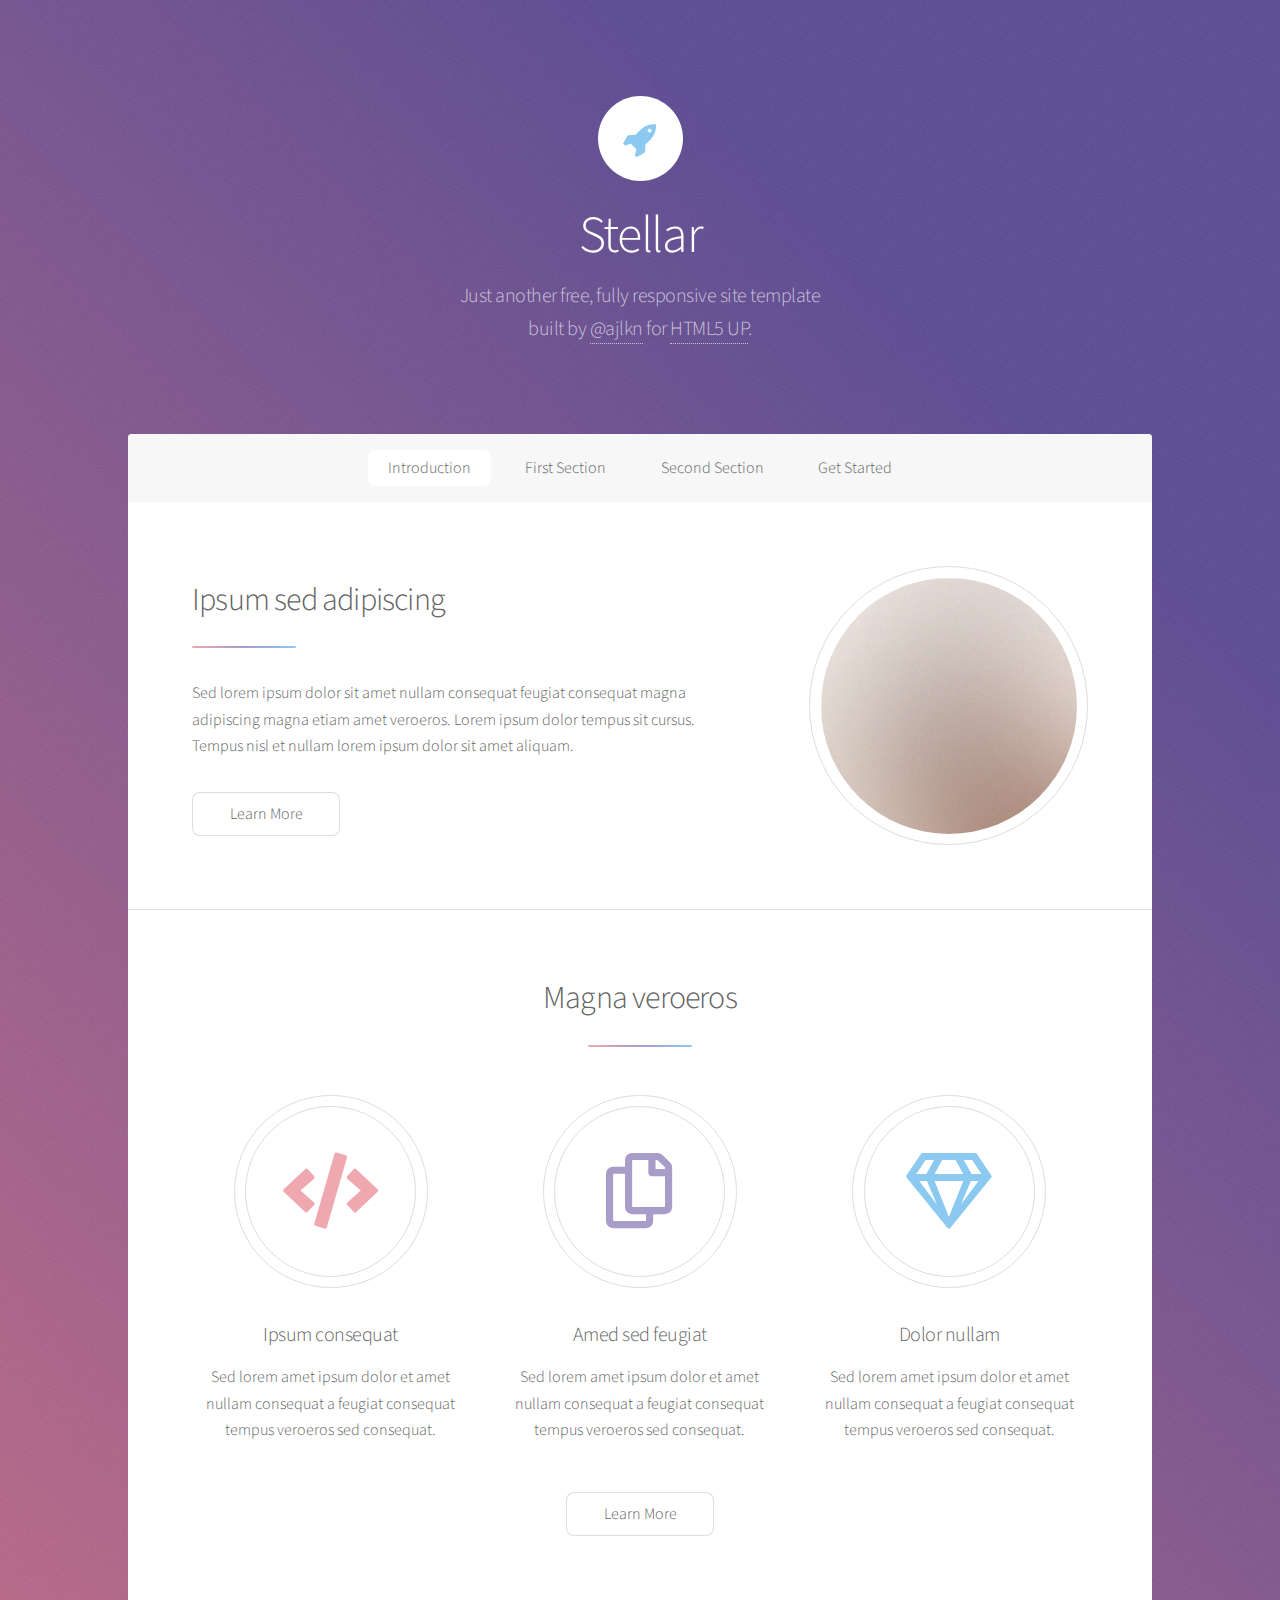
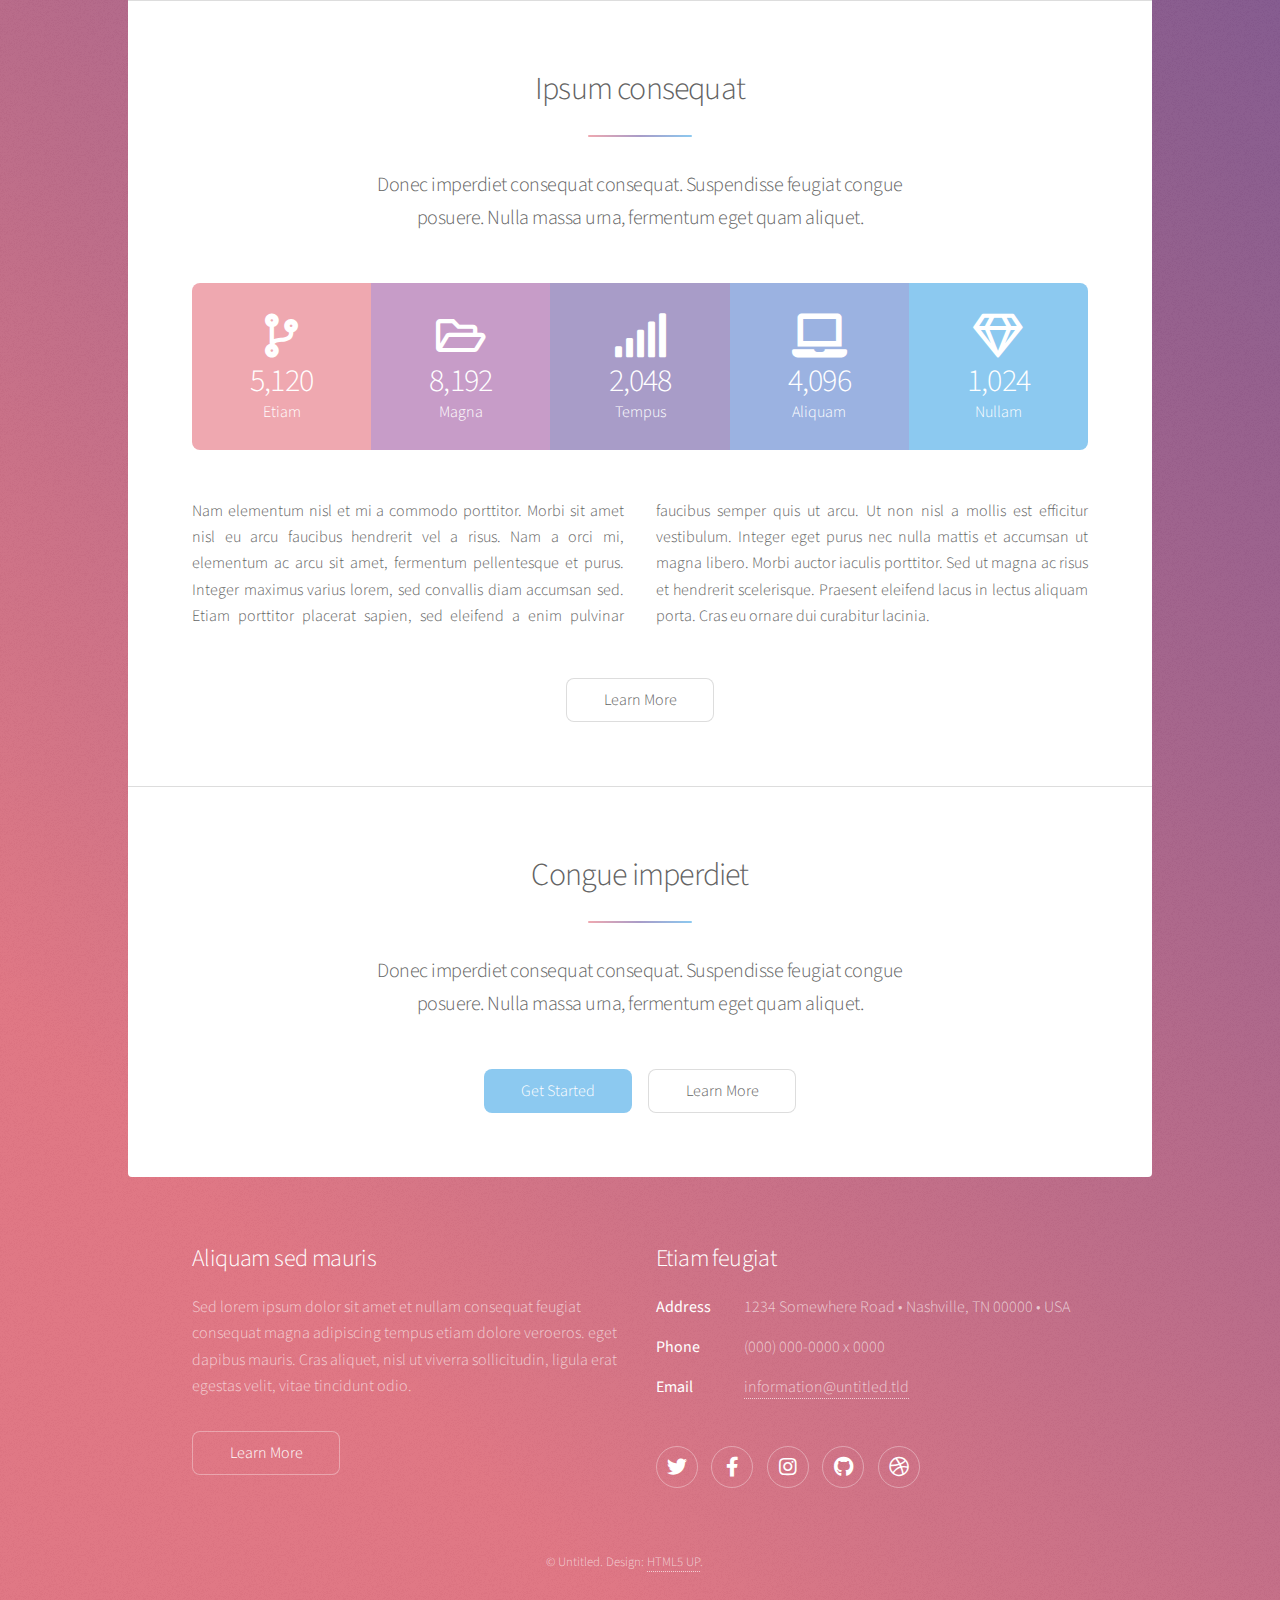
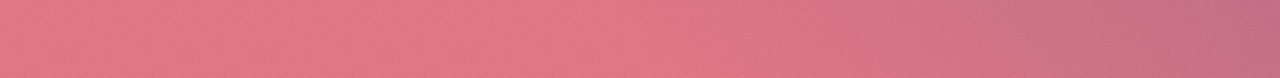
==== port/index.html @ 735604cf "Add files via upload" ====
<!DOCTYPE HTML>
<!--
	Stellar by HTML5 UP
	html5up.net | @ajlkn
	Free for personal and commercial use under the CCA 3.0 license (html5up.net/license)
-->
<html>
	<head>
		<title>Stellar by HTML5 UP</title>
		<meta charset="utf-8" />
		<meta name="viewport" content="width=device-width, initial-scale=1, user-scalable=no" />
		<link rel="stylesheet" href="assets/css/main.css" />
		<noscript><link rel="stylesheet" href="assets/css/noscript.css" /></noscript>
	</head>
	<body class="is-preload">

		<!-- Wrapper -->
			<div id="wrapper">

				<!-- Header -->
					<header id="header" class="alt">
						<span class="logo"><img src="images/logo.svg" alt="" /></span>
						<h1>Stellar</h1>
						<p>Just another free, fully responsive site template<br />
						built by <a href="https://twitter.com/ajlkn">@ajlkn</a> for <a href="https://html5up.net">HTML5 UP</a>.</p>
					</header>

				<!-- Nav -->
					<nav id="nav">
						<ul>
							<li><a href="#intro" class="active">Introduction</a></li>
							<li><a href="#first">First Section</a></li>
							<li><a href="#second">Second Section</a></li>
							<li><a href="#cta">Get Started</a></li>
						</ul>
					</nav>

				<!-- Main -->
					<div id="main">

						<!-- Introduction -->
							<section id="intro" class="main">
								<div class="spotlight">
									<div class="content">
										<header class="major">
											<h2>Ipsum sed adipiscing</h2>
										</header>
										<p>Sed lorem ipsum dolor sit amet nullam consequat feugiat consequat magna
										adipiscing magna etiam amet veroeros. Lorem ipsum dolor tempus sit cursus.
										Tempus nisl et nullam lorem ipsum dolor sit amet aliquam.</p>
										<ul class="actions">
											<li><a href="generic.html" class="button">Learn More</a></li>
										</ul>
									</div>
									<span class="image"><img src="images/pic01.jpg" alt="" /></span>
								</div>
							</section>

						<!-- First Section -->
							<section id="first" class="main special">
								<header class="major">
									<h2>Magna veroeros</h2>
								</header>
								<ul class="features">
									<li>
										<span class="icon solid major style1 fa-code"></span>
										<h3>Ipsum consequat</h3>
										<p>Sed lorem amet ipsum dolor et amet nullam consequat a feugiat consequat tempus veroeros sed consequat.</p>
									</li>
									<li>
										<span class="icon major style3 fa-copy"></span>
										<h3>Amed sed feugiat</h3>
										<p>Sed lorem amet ipsum dolor et amet nullam consequat a feugiat consequat tempus veroeros sed consequat.</p>
									</li>
									<li>
										<span class="icon major style5 fa-gem"></span>
										<h3>Dolor nullam</h3>
										<p>Sed lorem amet ipsum dolor et amet nullam consequat a feugiat consequat tempus veroeros sed consequat.</p>
									</li>
								</ul>
								<footer class="major">
									<ul class="actions special">
										<li><a href="generic.html" class="button">Learn More</a></li>
									</ul>
								</footer>
							</section>

						<!-- Second Section -->
							<section id="second" class="main special">
								<header class="major">
									<h2>Ipsum consequat</h2>
									<p>Donec imperdiet consequat consequat. Suspendisse feugiat congue<br />
									posuere. Nulla massa urna, fermentum eget quam aliquet.</p>
								</header>
								<ul class="statistics">
									<li class="style1">
										<span class="icon solid fa-code-branch"></span>
										<strong>5,120</strong> Etiam
									</li>
									<li class="style2">
										<span class="icon fa-folder-open"></span>
										<strong>8,192</strong> Magna
									</li>
									<li class="style3">
										<span class="icon solid fa-signal"></span>
										<strong>2,048</strong> Tempus
									</li>
									<li class="style4">
										<span class="icon solid fa-laptop"></span>
										<strong>4,096</strong> Aliquam
									</li>
									<li class="style5">
										<span class="icon fa-gem"></span>
										<strong>1,024</strong> Nullam
									</li>
								</ul>
								<p class="content">Nam elementum nisl et mi a commodo porttitor. Morbi sit amet nisl eu arcu faucibus hendrerit vel a risus. Nam a orci mi, elementum ac arcu sit amet, fermentum pellentesque et purus. Integer maximus varius lorem, sed convallis diam accumsan sed. Etiam porttitor placerat sapien, sed eleifend a enim pulvinar faucibus semper quis ut arcu. Ut non nisl a mollis est efficitur vestibulum. Integer eget purus nec nulla mattis et accumsan ut magna libero. Morbi auctor iaculis porttitor. Sed ut magna ac risus et hendrerit scelerisque. Praesent eleifend lacus in lectus aliquam porta. Cras eu ornare dui curabitur lacinia.</p>
								<footer class="major">
									<ul class="actions special">
										<li><a href="generic.html" class="button">Learn More</a></li>
									</ul>
								</footer>
							</section>

						<!-- Get Started -->
							<section id="cta" class="main special">
								<header class="major">
									<h2>Congue imperdiet</h2>
									<p>Donec imperdiet consequat consequat. Suspendisse feugiat congue<br />
									posuere. Nulla massa urna, fermentum eget quam aliquet.</p>
								</header>
								<footer class="major">
									<ul class="actions special">
										<li><a href="generic.html" class="button primary">Get Started</a></li>
										<li><a href="generic.html" class="button">Learn More</a></li>
									</ul>
								</footer>
							</section>

					</div>

				<!-- Footer -->
					<footer id="footer">
						<section>
							<h2>Aliquam sed mauris</h2>
							<p>Sed lorem ipsum dolor sit amet et nullam consequat feugiat consequat magna adipiscing tempus etiam dolore veroeros. eget dapibus mauris. Cras aliquet, nisl ut viverra sollicitudin, ligula erat egestas velit, vitae tincidunt odio.</p>
							<ul class="actions">
								<li><a href="generic.html" class="button">Learn More</a></li>
							</ul>
						</section>
						<section>
							<h2>Etiam feugiat</h2>
							<dl class="alt">
								<dt>Address</dt>
								<dd>1234 Somewhere Road &bull; Nashville, TN 00000 &bull; USA</dd>
								<dt>Phone</dt>
								<dd>(000) 000-0000 x 0000</dd>
								<dt>Email</dt>
								<dd><a href="#">information@untitled.tld</a></dd>
							</dl>
							<ul class="icons">
								<li><a href="#" class="icon brands fa-twitter alt"><span class="label">Twitter</span></a></li>
								<li><a href="#" class="icon brands fa-facebook-f alt"><span class="label">Facebook</span></a></li>
								<li><a href="#" class="icon brands fa-instagram alt"><span class="label">Instagram</span></a></li>
								<li><a href="#" class="icon brands fa-github alt"><span class="label">GitHub</span></a></li>
								<li><a href="#" class="icon brands fa-dribbble alt"><span class="label">Dribbble</span></a></li>
							</ul>
						</section>
						<p class="copyright">&copy; Untitled. Design: <a href="https://html5up.net">HTML5 UP</a>.</p>
					</footer>

			</div>

		<!-- Scripts -->
			<script src="assets/js/jquery.min.js"></script>
			<script src="assets/js/jquery.scrollex.min.js"></script>
			<script src="assets/js/jquery.scrolly.min.js"></script>
			<script src="assets/js/browser.min.js"></script>
			<script src="assets/js/breakpoints.min.js"></script>
			<script src="assets/js/util.js"></script>
			<script src="assets/js/main.js"></script>

	</body>
</html>
---- port/assets/css/main.css ----
@import url(fontawesome-all.min.css);
@import 'https://fonts.googleapis.com/css?family=Source+Sans+Pro:300,400';

/*
	Stellar by HTML5 UP
	html5up.net | @ajlkn
	Free for personal and commercial use under the CCA 3.0 license (html5up.net/license)
*/

html, body, div, span, applet, object,
iframe, h1, h2, h3, h4, h5, h6, p, blockquote,
pre, a, abbr, acronym, address, big, cite,
code, del, dfn, em, img, ins, kbd, q, s, samp,
small, strike, strong, sub, sup, tt, var, b,
u, i, center, dl, dt, dd, ol, ul, li, fieldset,
form, label, legend, table, caption, tbody,
tfoot, thead, tr, th, td, article, aside,
canvas, details, embed, figure, figcaption,
footer, header, hgroup, menu, nav, output, ruby,
section, summary, time, mark, audio, video {
	margin: 0;
	padding: 0;
	border: 0;
	font-size: 100%;
	font: inherit;
	vertical-align: baseline;}

article, aside, details, figcaption, figure,
footer, header, hgroup, menu, nav, section {
	display: block;}

body {
	line-height: 1;
}

ol, ul {
	list-style: none;
}

blockquote, q {
	quotes: none;
}

	blockquote:before, blockquote:after, q:before, q:after {
		content: '';
		content: none;
	}

table {
	border-collapse: collapse;
	border-spacing: 0;
}

body {
	-webkit-text-size-adjust: none;
}

mark {
	background-color: transparent;
	color: inherit;
}

input::-moz-focus-inner {
	border: 0;
	padding: 0;
}

input, select, textarea {
	-moz-appearance: none;
	-webkit-appearance: none;
	-ms-appearance: none;
	appearance: none;
}

/* Basic */

	@-ms-viewport {
		width: device-width;
	}

	body {
		-ms-overflow-style: scrollbar;
	}

	@media screen and (max-width: 480px) {

		html, body {
			min-width: 320px;
		}

	}

	html {
		box-sizing: border-box;
	}

	*, *:before, *:after {
		box-sizing: inherit;
	}

	body {
		background-color: #935d8c;
		background-image: url("images/overlay.png"), -moz-linear-gradient(45deg, #e37682 15%, #5f4d93 85%);
		background-image: url("images/overlay.png"), -webkit-linear-gradient(45deg, #e37682 15%, #5f4d93 85%);
		background-image: url("images/overlay.png"), -ms-linear-gradient(45deg, #e37682 15%, #5f4d93 85%);
		background-image: url("images/overlay.png"), linear-gradient(45deg, #e37682 15%, #5f4d93 85%);
	}

		body.is-preload *, body.is-preload *:before, body.is-preload *:after {
			-moz-animation: none !important;
			-webkit-animation: none !important;
			-ms-animation: none !important;
			animation: none !important;
			-moz-transition: none !important;
			-webkit-transition: none !important;
			-ms-transition: none !important;
			transition: none !important;
		}

/* Type */

	body {
		background-color: #935d8c;
		color: rgba(255, 255, 255, 0.65);
	}

	body, input, select, textarea {
		font-family: "Source Sans Pro", Helvetica, sans-serif;
		font-size: 17pt;
		font-weight: 300;
		line-height: 1.65;
	}

		@media screen and (max-width: 1680px) {

			body, input, select, textarea {
				font-size: 14pt;
			}

		}

		@media screen and (max-width: 1280px) {

			body, input, select, textarea {
				font-size: 12pt;
			}

		}

		@media screen and (max-width: 360px) {

			body, input, select, textarea {
				font-size: 11pt;
			}

		}

	a {
		-moz-transition: color 0.2s ease, border-bottom 0.2s ease;
		-webkit-transition: color 0.2s ease, border-bottom 0.2s ease;
		-ms-transition: color 0.2s ease, border-bottom 0.2s ease;
		transition: color 0.2s ease, border-bottom 0.2s ease;
		text-decoration: none;
		border-bottom: dotted 1px;
		color: inherit;
	}

		a:hover {
			border-bottom-color: transparent;
		}

	strong, b {
		font-weight: 400;
	}

	em, i {
		font-style: italic;
	}

	p {
		margin: 0 0 2em 0;
	}

		p.content {
			-moz-columns: 20em 2;
			-webkit-columns: 20em 2;
			-ms-columns: 20em 2;
			columns: 20em 2;
			-moz-column-gap: 2em;
			-webkit-column-gap: 2em;
			-ms-column-gap: 2em;
			column-gap: 2em;
			text-align: justify;
		}

	h1, h2, h3, h4, h5, h6 {
		font-weight: 300;
		line-height: 1.5;
		margin: 0 0 0.7em 0;
		letter-spacing: -0.025em;
	}

		h1 a, h2 a, h3 a, h4 a, h5 a, h6 a {
			color: inherit;
			text-decoration: none;
		}

	h1 {
		font-size: 2.5em;
		line-height: 1.2;
	}

	h2 {
		font-size: 1.5em;
	}

	h3 {
		font-size: 1.25em;
	}

	h4 {
		font-size: 1.1em;
	}

	h5 {
		font-size: 0.9em;
	}

	h6 {
		font-size: 0.7em;
	}

	@media screen and (max-width: 736px) {

		h1 {
			font-size: 2em;
		}

	}

	sub {
		font-size: 0.8em;
		position: relative;
		top: 0.5em;
	}

	sup {
		font-size: 0.8em;
		position: relative;
		top: -0.5em;
	}

	blockquote {
		border-left: solid 4px;
		font-style: italic;
		margin: 0 0 2em 0;
		padding: 0.5em 0 0.5em 2em;
	}

	code {
		border-radius: 8px;
		border: solid 1px;
		font-family: "Courier New", monospace;
		font-size: 0.9em;
		margin: 0 0.25em;
		padding: 0.25em 0.65em;
	}

	pre {
		-webkit-overflow-scrolling: touch;
		font-family: "Courier New", monospace;
		font-size: 0.9em;
		margin: 0 0 2em 0;
	}

		pre code {
			display: block;
			line-height: 1.75;
			padding: 1em 1.5em;
			overflow-x: auto;
		}

	hr {
		border: 0;
		border-bottom: solid 1px;
		margin: 2em 0;
	}

		hr.major {
			margin: 3em 0;
		}

	.align-left {
		text-align: left;
	}

	.align-center {
		text-align: center;
	}

	.align-right {
		text-align: right;
	}

	input, select, textarea {
		color: #ffffff;
	}

	a:hover {
		color: #ffffff;
	}

	strong, b {
		color: #ffffff;
	}

	h1, h2, h3, h4, h5, h6 {
		color: #ffffff;
	}

	blockquote {
		border-left-color: rgba(255, 255, 255, 0.35);
	}

	code {
		background: rgba(255, 255, 255, 0.075);
		border-color: rgba(255, 255, 255, 0.35);
	}

	hr {
		border-bottom-color: rgba(255, 255, 255, 0.35);
	}

/* Row */

	.row {
		display: flex;
		flex-wrap: wrap;
		box-sizing: border-box;
		align-items: stretch;
	}

		.row > * {
			box-sizing: border-box;
		}

		.row.gtr-uniform > * > :last-child {
			margin-bottom: 0;
		}

		.row.aln-left {
			justify-content: flex-start;
		}

		.row.aln-center {
			justify-content: center;
		}

		.row.aln-right {
			justify-content: flex-end;
		}

		.row.aln-top {
			align-items: flex-start;
		}

		.row.aln-middle {
			align-items: center;
		}

		.row.aln-bottom {
			align-items: flex-end;
		}

		.row > .imp {
			order: -1;
		}

		.row > .col-1 {
			width: 8.33333%;
		}

		.row > .off-1 {
			margin-left: 8.33333%;
		}

		.row > .col-2 {
			width: 16.66667%;
		}

		.row > .off-2 {
			margin-left: 16.66667%;
		}

		.row > .col-3 {
			width: 25%;
		}

		.row > .off-3 {
			margin-left: 25%;
		}

		.row > .col-4 {
			width: 33.33333%;
		}

		.row > .off-4 {
			margin-left: 33.33333%;
		}

		.row > .col-5 {
			width: 41.66667%;
		}

		.row > .off-5 {
			margin-left: 41.66667%;
		}

		.row > .col-6 {
			width: 50%;
		}

		.row > .off-6 {
			margin-left: 50%;
		}

		.row > .col-7 {
			width: 58.33333%;
		}

		.row > .off-7 {
			margin-left: 58.33333%;
		}

		.row > .col-8 {
			width: 66.66667%;
		}

		.row > .off-8 {
			margin-left: 66.66667%;
		}

		.row > .col-9 {
			width: 75%;
		}

		.row > .off-9 {
			margin-left: 75%;
		}

		.row > .col-10 {
			width: 83.33333%;
		}

		.row > .off-10 {
			margin-left: 83.33333%;
		}

		.row > .col-11 {
			width: 91.66667%;
		}

		.row > .off-11 {
			margin-left: 91.66667%;
		}

		.row > .col-12 {
			width: 100%;
		}

		.row > .off-12 {
			margin-left: 100%;
		}

		.row.gtr-0 {
			margin-top: 0;
			margin-left: 0em;
		}

			.row.gtr-0 > * {
				padding: 0 0 0 0em;
			}

			.row.gtr-0.gtr-uniform {
				margin-top: 0em;
			}

				.row.gtr-0.gtr-uniform > * {
					padding-top: 0em;
				}

		.row.gtr-25 {
			margin-top: 0;
			margin-left: -0.375em;
		}

			.row.gtr-25 > * {
				padding: 0 0 0 0.375em;
			}

			.row.gtr-25.gtr-uniform {
				margin-top: -0.375em;
			}

				.row.gtr-25.gtr-uniform > * {
					padding-top: 0.375em;
				}

		.row.gtr-50 {
			margin-top: 0;
			margin-left: -0.75em;
		}

			.row.gtr-50 > * {
				padding: 0 0 0 0.75em;
			}

			.row.gtr-50.gtr-uniform {
				margin-top: -0.75em;
			}

				.row.gtr-50.gtr-uniform > * {
					padding-top: 0.75em;
				}

		.row {
			margin-top: 0;
			margin-left: -1.5em;
		}

			.row > * {
				padding: 0 0 0 1.5em;
			}

			.row.gtr-uniform {
				margin-top: -1.5em;
			}

				.row.gtr-uniform > * {
					padding-top: 1.5em;
				}

		.row.gtr-150 {
			margin-top: 0;
			margin-left: -2.25em;
		}

			.row.gtr-150 > * {
				padding: 0 0 0 2.25em;
			}

			.row.gtr-150.gtr-uniform {
				margin-top: -2.25em;
			}

				.row.gtr-150.gtr-uniform > * {
					padding-top: 2.25em;
				}

		.row.gtr-200 {
			margin-top: 0;
			margin-left: -3em;
		}

			.row.gtr-200 > * {
				padding: 0 0 0 3em;
			}

			.row.gtr-200.gtr-uniform {
				margin-top: -3em;
			}

				.row.gtr-200.gtr-uniform > * {
					padding-top: 3em;
				}

		@media screen and (max-width: 1680px) {

			.row {
				display: flex;
				flex-wrap: wrap;
				box-sizing: border-box;
				align-items: stretch;
			}

				.row > * {
					box-sizing: border-box;
				}

				.row.gtr-uniform > * > :last-child {
					margin-bottom: 0;
				}

				.row.aln-left {
					justify-content: flex-start;
				}

				.row.aln-center {
					justify-content: center;
				}

				.row.aln-right {
					justify-content: flex-end;
				}

				.row.aln-top {
					align-items: flex-start;
				}

				.row.aln-middle {
					align-items: center;
				}

				.row.aln-bottom {
					align-items: flex-end;
				}

				.row > .imp-xlarge {
					order: -1;
				}

				.row > .col-1-xlarge {
					width: 8.33333%;
				}

				.row > .off-1-xlarge {
					margin-left: 8.33333%;
				}

				.row > .col-2-xlarge {
					width: 16.66667%;
				}

				.row > .off-2-xlarge {
					margin-left: 16.66667%;
				}

				.row > .col-3-xlarge {
					width: 25%;
				}

				.row > .off-3-xlarge {
					margin-left: 25%;
				}

				.row > .col-4-xlarge {
					width: 33.33333%;
				}

				.row > .off-4-xlarge {
					margin-left: 33.33333%;
				}

				.row > .col-5-xlarge {
					width: 41.66667%;
				}

				.row > .off-5-xlarge {
					margin-left: 41.66667%;
				}

				.row > .col-6-xlarge {
					width: 50%;
				}

				.row > .off-6-xlarge {
					margin-left: 50%;
				}

				.row > .col-7-xlarge {
					width: 58.33333%;
				}

				.row > .off-7-xlarge {
					margin-left: 58.33333%;
				}

				.row > .col-8-xlarge {
					width: 66.66667%;
				}

				.row > .off-8-xlarge {
					margin-left: 66.66667%;
				}

				.row > .col-9-xlarge {
					width: 75%;
				}

				.row > .off-9-xlarge {
					margin-left: 75%;
				}

				.row > .col-10-xlarge {
					width: 83.33333%;
				}

				.row > .off-10-xlarge {
					margin-left: 83.33333%;
				}

				.row > .col-11-xlarge {
					width: 91.66667%;
				}

				.row > .off-11-xlarge {
					margin-left: 91.66667%;
				}

				.row > .col-12-xlarge {
					width: 100%;
				}

				.row > .off-12-xlarge {
					margin-left: 100%;
				}

				.row.gtr-0 {
					margin-top: 0;
					margin-left: 0em;
				}

					.row.gtr-0 > * {
						padding: 0 0 0 0em;
					}

					.row.gtr-0.gtr-uniform {
						margin-top: 0em;
					}

						.row.gtr-0.gtr-uniform > * {
							padding-top: 0em;
						}

				.row.gtr-25 {
					margin-top: 0;
					margin-left: -0.375em;
				}

					.row.gtr-25 > * {
						padding: 0 0 0 0.375em;
					}

					.row.gtr-25.gtr-uniform {
						margin-top: -0.375em;
					}

						.row.gtr-25.gtr-uniform > * {
							padding-top: 0.375em;
						}

				.row.gtr-50 {
					margin-top: 0;
					margin-left: -0.75em;
				}

					.row.gtr-50 > * {
						padding: 0 0 0 0.75em;
					}

					.row.gtr-50.gtr-uniform {
						margin-top: -0.75em;
					}

						.row.gtr-50.gtr-uniform > * {
							padding-top: 0.75em;
						}

				.row {
					margin-top: 0;
					margin-left: -1.5em;
				}

					.row > * {
						padding: 0 0 0 1.5em;
					}

					.row.gtr-uniform {
						margin-top: -1.5em;
					}

						.row.gtr-uniform > * {
							padding-top: 1.5em;
						}

				.row.gtr-150 {
					margin-top: 0;
					margin-left: -2.25em;
				}

					.row.gtr-150 > * {
						padding: 0 0 0 2.25em;
					}

					.row.gtr-150.gtr-uniform {
						margin-top: -2.25em;
					}

						.row.gtr-150.gtr-uniform > * {
							padding-top: 2.25em;
						}

				.row.gtr-200 {
					margin-top: 0;
					margin-left: -3em;
				}

					.row.gtr-200 > * {
						padding: 0 0 0 3em;
					}

					.row.gtr-200.gtr-uniform {
						margin-top: -3em;
					}

						.row.gtr-200.gtr-uniform > * {
							padding-top: 3em;
						}

		}

		@media screen and (max-width: 1280px) {

			.row {
				display: flex;
				flex-wrap: wrap;
				box-sizing: border-box;
				align-items: stretch;
			}

				.row > * {
					box-sizing: border-box;
				}

				.row.gtr-uniform > * > :last-child {
					margin-bottom: 0;
				}

				.row.aln-left {
					justify-content: flex-start;
				}

				.row.aln-center {
					justify-content: center;
				}

				.row.aln-right {
					justify-content: flex-end;
				}

				.row.aln-top {
					align-items: flex-start;
				}

				.row.aln-middle {
					align-items: center;
				}

				.row.aln-bottom {
					align-items: flex-end;
				}

				.row > .imp-large {
					order: -1;
				}

				.row > .col-1-large {
					width: 8.33333%;
				}

				.row > .off-1-large {
					margin-left: 8.33333%;
				}

				.row > .col-2-large {
					width: 16.66667%;
				}

				.row > .off-2-large {
					margin-left: 16.66667%;
				}

				.row > .col-3-large {
					width: 25%;
				}

				.row > .off-3-large {
					margin-left: 25%;
				}

				.row > .col-4-large {
					width: 33.33333%;
				}

				.row > .off-4-large {
					margin-left: 33.33333%;
				}

				.row > .col-5-large {
					width: 41.66667%;
				}

				.row > .off-5-large {
					margin-left: 41.66667%;
				}

				.row > .col-6-large {
					width: 50%;
				}

				.row > .off-6-large {
					margin-left: 50%;
				}

				.row > .col-7-large {
					width: 58.33333%;
				}

				.row > .off-7-large {
					margin-left: 58.33333%;
				}

				.row > .col-8-large {
					width: 66.66667%;
				}

				.row > .off-8-large {
					margin-left: 66.66667%;
				}

				.row > .col-9-large {
					width: 75%;
				}

				.row > .off-9-large {
					margin-left: 75%;
				}

				.row > .col-10-large {
					width: 83.33333%;
				}

				.row > .off-10-large {
					margin-left: 83.33333%;
				}

				.row > .col-11-large {
					width: 91.66667%;
				}

				.row > .off-11-large {
					margin-left: 91.66667%;
				}

				.row > .col-12-large {
					width: 100%;
				}

				.row > .off-12-large {
					margin-left: 100%;
				}

				.row.gtr-0 {
					margin-top: 0;
					margin-left: 0em;
				}

					.row.gtr-0 > * {
						padding: 0 0 0 0em;
					}

					.row.gtr-0.gtr-uniform {
						margin-top: 0em;
					}

						.row.gtr-0.gtr-uniform > * {
							padding-top: 0em;
						}

				.row.gtr-25 {
					margin-top: 0;
					margin-left: -0.375em;
				}

					.row.gtr-25 > * {
						padding: 0 0 0 0.375em;
					}

					.row.gtr-25.gtr-uniform {
						margin-top: -0.375em;
					}

						.row.gtr-25.gtr-uniform > * {
							padding-top: 0.375em;
						}

				.row.gtr-50 {
					margin-top: 0;
					margin-left: -0.75em;
				}

					.row.gtr-50 > * {
						padding: 0 0 0 0.75em;
					}

					.row.gtr-50.gtr-uniform {
						margin-top: -0.75em;
					}

						.row.gtr-50.gtr-uniform > * {
							padding-top: 0.75em;
						}

				.row {
					margin-top: 0;
					margin-left: -1.5em;
				}

					.row > * {
						padding: 0 0 0 1.5em;
					}

					.row.gtr-uniform {
						margin-top: -1.5em;
					}

						.row.gtr-uniform > * {
							padding-top: 1.5em;
						}

				.row.gtr-150 {
					margin-top: 0;
					margin-left: -2.25em;
				}

					.row.gtr-150 > * {
						padding: 0 0 0 2.25em;
					}

					.row.gtr-150.gtr-uniform {
						margin-top: -2.25em;
					}

						.row.gtr-150.gtr-uniform > * {
							padding-top: 2.25em;
						}

				.row.gtr-200 {
					margin-top: 0;
					margin-left: -3em;
				}

					.row.gtr-200 > * {
						padding: 0 0 0 3em;
					}

					.row.gtr-200.gtr-uniform {
						margin-top: -3em;
					}

						.row.gtr-200.gtr-uniform > * {
							padding-top: 3em;
						}

		}

		@media screen and (max-width: 980px) {

			.row {
				display: flex;
				flex-wrap: wrap;
				box-sizing: border-box;
				align-items: stretch;
			}

				.row > * {
					box-sizing: border-box;
				}

				.row.gtr-uniform > * > :last-child {
					margin-bottom: 0;
				}

				.row.aln-left {
					justify-content: flex-start;
				}

				.row.aln-center {
					justify-content: center;
				}

				.row.aln-right {
					justify-content: flex-end;
				}

				.row.aln-top {
					align-items: flex-start;
				}

				.row.aln-middle {
					align-items: center;
				}

				.row.aln-bottom {
					align-items: flex-end;
				}

				.row > .imp-medium {
					order: -1;
				}

				.row > .col-1-medium {
					width: 8.33333%;
				}

				.row > .off-1-medium {
					margin-left: 8.33333%;
				}

				.row > .col-2-medium {
					width: 16.66667%;
				}

				.row > .off-2-medium {
					margin-left: 16.66667%;
				}

				.row > .col-3-medium {
					width: 25%;
				}

				.row > .off-3-medium {
					margin-left: 25%;
				}

				.row > .col-4-medium {
					width: 33.33333%;
				}

				.row > .off-4-medium {
					margin-left: 33.33333%;
				}

				.row > .col-5-medium {
					width: 41.66667%;
				}

				.row > .off-5-medium {
					margin-left: 41.66667%;
				}

				.row > .col-6-medium {
					width: 50%;
				}

				.row > .off-6-medium {
					margin-left: 50%;
				}

				.row > .col-7-medium {
					width: 58.33333%;
				}

				.row > .off-7-medium {
					margin-left: 58.33333%;
				}

				.row > .col-8-medium {
					width: 66.66667%;
				}

				.row > .off-8-medium {
					margin-left: 66.66667%;
				}

				.row > .col-9-medium {
					width: 75%;
				}

				.row > .off-9-medium {
					margin-left: 75%;
				}

				.row > .col-10-medium {
					width: 83.33333%;
				}

				.row > .off-10-medium {
					margin-left: 83.33333%;
				}

				.row > .col-11-medium {
					width: 91.66667%;
				}

				.row > .off-11-medium {
					margin-left: 91.66667%;
				}

				.row > .col-12-medium {
					width: 100%;
				}

				.row > .off-12-medium {
					margin-left: 100%;
				}

				.row.gtr-0 {
					margin-top: 0;
					margin-left: 0em;
				}

					.row.gtr-0 > * {
						padding: 0 0 0 0em;
					}

					.row.gtr-0.gtr-uniform {
						margin-top: 0em;
					}

						.row.gtr-0.gtr-uniform > * {
							padding-top: 0em;
						}

				.row.gtr-25 {
					margin-top: 0;
					margin-left: -0.375em;
				}

					.row.gtr-25 > * {
						padding: 0 0 0 0.375em;
					}

					.row.gtr-25.gtr-uniform {
						margin-top: -0.375em;
					}

						.row.gtr-25.gtr-uniform > * {
							padding-top: 0.375em;
						}

				.row.gtr-50 {
					margin-top: 0;
					margin-left: -0.75em;
				}

					.row.gtr-50 > * {
						padding: 0 0 0 0.75em;
					}

					.row.gtr-50.gtr-uniform {
						margin-top: -0.75em;
					}

						.row.gtr-50.gtr-uniform > * {
							padding-top: 0.75em;
						}

				.row {
					margin-top: 0;
					margin-left: -1.5em;
				}

					.row > * {
						padding: 0 0 0 1.5em;
					}

					.row.gtr-uniform {
						margin-top: -1.5em;
					}

						.row.gtr-uniform > * {
							padding-top: 1.5em;
						}

				.row.gtr-150 {
					margin-top: 0;
					margin-left: -2.25em;
				}

					.row.gtr-150 > * {
						padding: 0 0 0 2.25em;
					}

					.row.gtr-150.gtr-uniform {
						margin-top: -2.25em;
					}

						.row.gtr-150.gtr-uniform > * {
							padding-top: 2.25em;
						}

				.row.gtr-200 {
					margin-top: 0;
					margin-left: -3em;
				}

					.row.gtr-200 > * {
						padding: 0 0 0 3em;
					}

					.row.gtr-200.gtr-uniform {
						margin-top: -3em;
					}

						.row.gtr-200.gtr-uniform > * {
							padding-top: 3em;
						}

		}

		@media screen and (max-width: 736px) {

			.row {
				display: flex;
				flex-wrap: wrap;
				box-sizing: border-box;
				align-items: stretch;
			}

				.row > * {
					box-sizing: border-box;
				}

				.row.gtr-uniform > * > :last-child {
					margin-bottom: 0;
				}

				.row.aln-left {
					justify-content: flex-start;
				}

				.row.aln-center {
					justify-content: center;
				}

				.row.aln-right {
					justify-content: flex-end;
				}

				.row.aln-top {
					align-items: flex-start;
				}

				.row.aln-middle {
					align-items: center;
				}

				.row.aln-bottom {
					align-items: flex-end;
				}

				.row > .imp-small {
					order: -1;
				}

				.row > .col-1-small {
					width: 8.33333%;
				}

				.row > .off-1-small {
					margin-left: 8.33333%;
				}

				.row > .col-2-small {
					width: 16.66667%;
				}

				.row > .off-2-small {
					margin-left: 16.66667%;
				}

				.row > .col-3-small {
					width: 25%;
				}

				.row > .off-3-small {
					margin-left: 25%;
				}

				.row > .col-4-small {
					width: 33.33333%;
				}

				.row > .off-4-small {
					margin-left: 33.33333%;
				}

				.row > .col-5-small {
					width: 41.66667%;
				}

				.row > .off-5-small {
					margin-left: 41.66667%;
				}

				.row > .col-6-small {
					width: 50%;
				}

				.row > .off-6-small {
					margin-left: 50%;
				}

				.row > .col-7-small {
					width: 58.33333%;
				}

				.row > .off-7-small {
					margin-left: 58.33333%;
				}

				.row > .col-8-small {
					width: 66.66667%;
				}

				.row > .off-8-small {
					margin-left: 66.66667%;
				}

				.row > .col-9-small {
					width: 75%;
				}

				.row > .off-9-small {
					margin-left: 75%;
				}

				.row > .col-10-small {
					width: 83.33333%;
				}

				.row > .off-10-small {
					margin-left: 83.33333%;
				}

				.row > .col-11-small {
					width: 91.66667%;
				}

				.row > .off-11-small {
					margin-left: 91.66667%;
				}

				.row > .col-12-small {
					width: 100%;
				}

				.row > .off-12-small {
					margin-left: 100%;
				}

				.row.gtr-0 {
					margin-top: 0;
					margin-left: 0em;
				}

					.row.gtr-0 > * {
						padding: 0 0 0 0em;
					}

					.row.gtr-0.gtr-uniform {
						margin-top: 0em;
					}

						.row.gtr-0.gtr-uniform > * {
							padding-top: 0em;
						}

				.row.gtr-25 {
					margin-top: 0;
					margin-left: -0.25em;
				}

					.row.gtr-25 > * {
						padding: 0 0 0 0.25em;
					}

					.row.gtr-25.gtr-uniform {
						margin-top: -0.25em;
					}

						.row.gtr-25.gtr-uniform > * {
							padding-top: 0.25em;
						}

				.row.gtr-50 {
					margin-top: 0;
					margin-left: -0.5em;
				}

					.row.gtr-50 > * {
						padding: 0 0 0 0.5em;
					}

					.row.gtr-50.gtr-uniform {
						margin-top: -0.5em;
					}

						.row.gtr-50.gtr-uniform > * {
							padding-top: 0.5em;
						}

				.row {
					margin-top: 0;
					margin-left: -1em;
				}

					.row > * {
						padding: 0 0 0 1em;
					}

					.row.gtr-uniform {
						margin-top: -1em;
					}

						.row.gtr-uniform > * {
							padding-top: 1em;
						}

				.row.gtr-150 {
					margin-top: 0;
					margin-left: -1.5em;
				}

					.row.gtr-150 > * {
						padding: 0 0 0 1.5em;
					}

					.row.gtr-150.gtr-uniform {
						margin-top: -1.5em;
					}

						.row.gtr-150.gtr-uniform > * {
							padding-top: 1.5em;
						}

				.row.gtr-200 {
					margin-top: 0;
					margin-left: -2em;
				}

					.row.gtr-200 > * {
						padding: 0 0 0 2em;
					}

					.row.gtr-200.gtr-uniform {
						margin-top: -2em;
					}

						.row.gtr-200.gtr-uniform > * {
							padding-top: 2em;
						}

		}

		@media screen and (max-width: 480px) {

			.row {
				display: flex;
				flex-wrap: wrap;
				box-sizing: border-box;
				align-items: stretch;
			}

				.row > * {
					box-sizing: border-box;
				}

				.row.gtr-uniform > * > :last-child {
					margin-bottom: 0;
				}

				.row.aln-left {
					justify-content: flex-start;
				}

				.row.aln-center {
					justify-content: center;
				}

				.row.aln-right {
					justify-content: flex-end;
				}

				.row.aln-top {
					align-items: flex-start;
				}

				.row.aln-middle {
					align-items: center;
				}

				.row.aln-bottom {
					align-items: flex-end;
				}

				.row > .imp-xsmall {
					order: -1;
				}

				.row > .col-1-xsmall {
					width: 8.33333%;
				}

				.row > .off-1-xsmall {
					margin-left: 8.33333%;
				}

				.row > .col-2-xsmall {
					width: 16.66667%;
				}

				.row > .off-2-xsmall {
					margin-left: 16.66667%;
				}

				.row > .col-3-xsmall {
					width: 25%;
				}

				.row > .off-3-xsmall {
					margin-left: 25%;
				}

				.row > .col-4-xsmall {
					width: 33.33333%;
				}

				.row > .off-4-xsmall {
					margin-left: 33.33333%;
				}

				.row > .col-5-xsmall {
					width: 41.66667%;
				}

				.row > .off-5-xsmall {
					margin-left: 41.66667%;
				}

				.row > .col-6-xsmall {
					width: 50%;
				}

				.row > .off-6-xsmall {
					margin-left: 50%;
				}

				.row > .col-7-xsmall {
					width: 58.33333%;
				}

				.row > .off-7-xsmall {
					margin-left: 58.33333%;
				}

				.row > .col-8-xsmall {
					width: 66.66667%;
				}

				.row > .off-8-xsmall {
					margin-left: 66.66667%;
				}

				.row > .col-9-xsmall {
					width: 75%;
				}

				.row > .off-9-xsmall {
					margin-left: 75%;
				}

				.row > .col-10-xsmall {
					width: 83.33333%;
				}

				.row > .off-10-xsmall {
					margin-left: 83.33333%;
				}

				.row > .col-11-xsmall {
					width: 91.66667%;
				}

				.row > .off-11-xsmall {
					margin-left: 91.66667%;
				}

				.row > .col-12-xsmall {
					width: 100%;
				}

				.row > .off-12-xsmall {
					margin-left: 100%;
				}

				.row.gtr-0 {
					margin-top: 0;
					margin-left: 0em;
				}

					.row.gtr-0 > * {
						padding: 0 0 0 0em;
					}

					.row.gtr-0.gtr-uniform {
						margin-top: 0em;
					}

						.row.gtr-0.gtr-uniform > * {
							padding-top: 0em;
						}

				.row.gtr-25 {
					margin-top: 0;
					margin-left: -0.3125em;
				}

					.row.gtr-25 > * {
						padding: 0 0 0 0.3125em;
					}

					.row.gtr-25.gtr-uniform {
						margin-top: -0.3125em;
					}

						.row.gtr-25.gtr-uniform > * {
							padding-top: 0.3125em;
						}

				.row.gtr-50 {
					margin-top: 0;
					margin-left: -0.625em;
				}

					.row.gtr-50 > * {
						padding: 0 0 0 0.625em;
					}

					.row.gtr-50.gtr-uniform {
						margin-top: -0.625em;
					}

						.row.gtr-50.gtr-uniform > * {
							padding-top: 0.625em;
						}

				.row {
					margin-top: 0;
					margin-left: -1.25em;
				}

					.row > * {
						padding: 0 0 0 1.25em;
					}

					.row.gtr-uniform {
						margin-top: -1.25em;
					}

						.row.gtr-uniform > * {
							padding-top: 1.25em;
						}

				.row.gtr-150 {
					margin-top: 0;
					margin-left: -1.875em;
				}

					.row.gtr-150 > * {
						padding: 0 0 0 1.875em;
					}

					.row.gtr-150.gtr-uniform {
						margin-top: -1.875em;
					}

						.row.gtr-150.gtr-uniform > * {
							padding-top: 1.875em;
						}

				.row.gtr-200 {
					margin-top: 0;
					margin-left: -2.5em;
				}

					.row.gtr-200 > * {
						padding: 0 0 0 2.5em;
					}

					.row.gtr-200.gtr-uniform {
						margin-top: -2.5em;
					}

						.row.gtr-200.gtr-uniform > * {
							padding-top: 2.5em;
						}

		}

/* Box */

	.box {
		border-radius: 8px;
		border: solid;
		margin-bottom: 2em;
		padding: 1.5em;
	}

		.box > :last-child,
		.box > :last-child > :last-child,
		.box > :last-child > :last-child > :last-child {
			margin-bottom: 0;
		}

		.box.alt {
			border: 0;
			border-radius: 0;
			padding: 0;
		}

	.box {
		border-color: rgba(255, 255, 255, 0.35);
	}

/* Button */

	input[type="submit"],
	input[type="reset"],
	input[type="button"],
	button,
	.button {
		-moz-appearance: none;
		-webkit-appearance: none;
		-ms-appearance: none;
		appearance: none;
		-moz-transition: background-color 0.2s ease-in-out, color 0.2s ease-in-out;
		-webkit-transition: background-color 0.2s ease-in-out, color 0.2s ease-in-out;
		-ms-transition: background-color 0.2s ease-in-out, color 0.2s ease-in-out;
		transition: background-color 0.2s ease-in-out, color 0.2s ease-in-out;
		border-radius: 8px;
		border: 0;
		cursor: pointer;
		display: inline-block;
		font-weight: 300;
		height: 2.75em;
		line-height: 2.75em;
		min-width: 9.25em;
		padding: 0 1.5em;
		text-align: center;
		text-decoration: none;
		white-space: nowrap;
	}

		input[type="submit"].icon,
		input[type="reset"].icon,
		input[type="button"].icon,
		button.icon,
		.button.icon {
			padding-left: 1.35em;
		}

			input[type="submit"].icon:before,
			input[type="reset"].icon:before,
			input[type="button"].icon:before,
			button.icon:before,
			.button.icon:before {
				margin-right: 0.5em;
			}

		input[type="submit"].fit,
		input[type="reset"].fit,
		input[type="button"].fit,
		button.fit,
		.button.fit {
			width: 100%;
		}

		input[type="submit"].small,
		input[type="reset"].small,
		input[type="button"].small,
		button.small,
		.button.small {
			font-size: 0.8em;
		}

		input[type="submit"].large,
		input[type="reset"].large,
		input[type="button"].large,
		button.large,
		.button.large {
			font-size: 1.35em;
		}

		input[type="submit"].disabled, input[type="submit"]:disabled,
		input[type="reset"].disabled,
		input[type="reset"]:disabled,
		input[type="button"].disabled,
		input[type="button"]:disabled,
		button.disabled,
		button:disabled,
		.button.disabled,
		.button:disabled {
			pointer-events: none;
			opacity: 0.25;
		}

		@media screen and (max-width: 736px) {

			input[type="submit"],
			input[type="reset"],
			input[type="button"],
			button,
			.button {
				min-width: 0;
			}

		}

	input[type="submit"],
	input[type="reset"],
	input[type="button"],
	button,
	.button {
		background-color: transparent;
		box-shadow: inset 0 0 0 1px rgba(255, 255, 255, 0.35);
		color: #ffffff !important;
	}

		input[type="submit"]:hover,
		input[type="reset"]:hover,
		input[type="button"]:hover,
		button:hover,
		.button:hover {
			background-color: rgba(255, 255, 255, 0.075);
		}

		input[type="submit"]:active,
		input[type="reset"]:active,
		input[type="button"]:active,
		button:active,
		.button:active {
			background-color: rgba(255, 255, 255, 0.2);
		}

		input[type="submit"].icon:before,
		input[type="reset"].icon:before,
		input[type="button"].icon:before,
		button.icon:before,
		.button.icon:before {
			color: rgba(255, 255, 255, 0.5);
		}

		input[type="submit"].primary,
		input[type="reset"].primary,
		input[type="button"].primary,
		button.primary,
		.button.primary {
			background-color: #8cc9f0;
			color: #ffffff !important;
			box-shadow: none;
		}

			input[type="submit"].primary:hover,
			input[type="reset"].primary:hover,
			input[type="button"].primary:hover,
			button.primary:hover,
			.button.primary:hover {
				background-color: #9acff2;
			}

			input[type="submit"].primary:active,
			input[type="reset"].primary:active,
			input[type="button"].primary:active,
			button.primary:active,
			.button.primary:active {
				background-color: #7ec3ee;
			}

			input[type="submit"].primary.icon:before,
			input[type="reset"].primary.icon:before,
			input[type="button"].primary.icon:before,
			button.primary.icon:before,
			.button.primary.icon:before {
				color: #ffffff !important;
			}

/* Form */

	form {
		margin: 0 0 2em 0;
	}

	label {
		display: block;
		font-size: 0.9em;
		font-weight: 400;
		margin: 0 0 1em 0;
	}

	input[type="text"],
	input[type="password"],
	input[type="email"],
	select,
	textarea {
		-moz-appearance: none;
		-webkit-appearance: none;
		-ms-appearance: none;
		appearance: none;
		border-radius: 8px;
		border: solid 1px;
		color: inherit;
		display: block;
		outline: 0;
		padding: 0 1em;
		text-decoration: none;
		width: 100%;
	}

		input[type="text"]:invalid,
		input[type="password"]:invalid,
		input[type="email"]:invalid,
		select:invalid,
		textarea:invalid {
			box-shadow: none;
		}

	select {
		background-size: 1.25rem;
		background-repeat: no-repeat;
		background-position: calc(100% - 1rem) center;
		height: 2.75em;
		padding-right: 2.75em;
		text-overflow: ellipsis;
	}

		select:focus::-ms-value {
			background-color: transparent;
		}

		select::-ms-expand {
			display: none;
		}

	input[type="text"],
	input[type="password"],
	input[type="email"],
	select {
		height: 2.75em;
	}

	textarea {
		padding: 0.75em 1em;
	}

	input[type="checkbox"],
	input[type="radio"] {
		-moz-appearance: none;
		-webkit-appearance: none;
		-ms-appearance: none;
		appearance: none;
		display: block;
		float: left;
		margin-right: -2em;
		opacity: 0;
		width: 1em;
		z-index: -1;
	}

		input[type="checkbox"] + label,
		input[type="radio"] + label {
			text-decoration: none;
			cursor: pointer;
			display: inline-block;
			font-size: 1em;
			font-weight: 300;
			padding-left: 2.4em;
			padding-right: 0.75em;
			position: relative;
		}

			input[type="checkbox"] + label:before,
			input[type="radio"] + label:before {
				-moz-osx-font-smoothing: grayscale;
				-webkit-font-smoothing: antialiased;
				display: inline-block;
				font-style: normal;
				font-variant: normal;
				text-rendering: auto;
				line-height: 1;
				text-transform: none !important;
				font-family: 'Font Awesome 5 Free';
				font-weight: 900;
			}

			input[type="checkbox"] + label:before,
			input[type="radio"] + label:before {
				border-radius: 8px;
				border: solid 1px;
				content: '';
				display: inline-block;
				font-size: 0.8em;
				height: 2.0625em;
				left: 0;
				line-height: 2.0625em;
				position: absolute;
				text-align: center;
				top: 0;
				width: 2.0625em;
			}

		input[type="checkbox"]:checked + label:before,
		input[type="radio"]:checked + label:before {
			content: '\f00c';
		}

	input[type="checkbox"] + label:before {
		border-radius: 8px;
	}

	input[type="radio"] + label:before {
		border-radius: 100%;
	}

	::-webkit-input-placeholder {
		opacity: 1.0;
	}

	:-moz-placeholder {
		opacity: 1.0;
	}

	::-moz-placeholder {
		opacity: 1.0;
	}

	:-ms-input-placeholder {
		opacity: 1.0;
	}

	label {
		color: #ffffff;
	}

	input[type="text"],
	input[type="password"],
	input[type="email"],
	select,
	textarea {
		background-color: rgba(255, 255, 255, 0.075);
		border-color: rgba(255, 255, 255, 0.35);
	}

		input[type="text"]:focus,
		input[type="password"]:focus,
		input[type="email"]:focus,
		select:focus,
		textarea:focus {
			border-color: #8cc9f0;
			box-shadow: 0 0 0 1px #8cc9f0;
		}

	select {
		background-image: url("data:image/svg+xml;charset=utf8,%3Csvg xmlns='http://www.w3.org/2000/svg' width='40' height='40' preserveAspectRatio='none' viewBox='0 0 40 40'%3E%3Cpath d='M9.4,12.3l10.4,10.4l10.4-10.4c0.2-0.2,0.5-0.4,0.9-0.4c0.3,0,0.6,0.1,0.9,0.4l3.3,3.3c0.2,0.2,0.4,0.5,0.4,0.9 c0,0.4-0.1,0.6-0.4,0.9L20.7,31.9c-0.2,0.2-0.5,0.4-0.9,0.4c-0.3,0-0.6-0.1-0.9-0.4L4.3,17.3c-0.2-0.2-0.4-0.5-0.4-0.9 c0-0.4,0.1-0.6,0.4-0.9l3.3-3.3c0.2-0.2,0.5-0.4,0.9-0.4S9.1,12.1,9.4,12.3z' fill='rgba(255, 255, 255, 0.35)' /%3E%3C/svg%3E");
	}

		select option {
			color: #ffffff;
			background: #935d8c;
		}

	input[type="checkbox"] + label,
	input[type="radio"] + label {
		color: rgba(255, 255, 255, 0.65);
	}

		input[type="checkbox"] + label:before,
		input[type="radio"] + label:before {
			background: rgba(255, 255, 255, 0.075);
			border-color: rgba(255, 255, 255, 0.35);
		}

	input[type="checkbox"]:checked + label:before,
	input[type="radio"]:checked + label:before {
		background-color: #ffffff;
		border-color: #ffffff;
		color: #935d8c;
	}

	input[type="checkbox"]:focus + label:before,
	input[type="radio"]:focus + label:before {
		border-color: #8cc9f0;
		box-shadow: 0 0 0 1px #8cc9f0;
	}

	::-webkit-input-placeholder {
		color: rgba(255, 255, 255, 0.5) !important;
	}

	:-moz-placeholder {
		color: rgba(255, 255, 255, 0.5) !important;
	}

	::-moz-placeholder {
		color: rgba(255, 255, 255, 0.5) !important;
	}

	:-ms-input-placeholder {
		color: rgba(255, 255, 255, 0.5) !important;
	}

	.formerize-placeholder {
		color: rgba(255, 255, 255, 0.5) !important;
	}

/* Icon */

	.icon {
		text-decoration: none;
		-moz-transition: background-color 0.2s ease-in-out, color 0.2s ease-in-out;
		-webkit-transition: background-color 0.2s ease-in-out, color 0.2s ease-in-out;
		-ms-transition: background-color 0.2s ease-in-out, color 0.2s ease-in-out;
		transition: background-color 0.2s ease-in-out, color 0.2s ease-in-out;
		border-bottom: none;
		position: relative;
	}

		.icon:before {
			-moz-osx-font-smoothing: grayscale;
			-webkit-font-smoothing: antialiased;
			display: inline-block;
			font-style: normal;
			font-variant: normal;
			text-rendering: auto;
			line-height: 1;
			text-transform: none !important;
			font-family: 'Font Awesome 5 Free';
			font-weight: 400;
		}

		.icon > .label {
			display: none;
		}

		.icon:before {
			line-height: solid;
		}

		.icon.solid:before {
			font-weight: 900;
		}

		.icon.brands:before {
			font-family: 'Font Awesome 5 Brands';
		}

		.icon.major {
			border: solid 1px;
			display: inline-block;
			border-radius: 100%;
			padding: 0.65em;
			margin: 0 0 2em 0;
			cursor: default;
		}

			.icon.major:before {
				display: inline-block;
				font-size: 6.25rem;
				width: 2.25em;
				height: 2.25em;
				line-height: 2.2em;
				border-radius: 100%;
				border: solid 1px;
				text-align: center;
			}

		.icon.alt {
			display: inline-block;
			border: solid 1px;
			border-radius: 100%;
		}

			.icon.alt:before {
				display: block;
				font-size: 1.25em;
				width: 2em;
				height: 2em;
				text-align: center;
				line-height: 2em;
			}

		.icon.style1 {
			color: #efa8b0;
		}

		.icon.style2 {
			color: #c79cc8;
		}

		.icon.style3 {
			color: #a89cc8;
		}

		.icon.style4 {
			color: #9bb2e1;
		}

		.icon.style5 {
			color: #8cc9f0;
		}

		@media screen and (max-width: 1680px) {

			.icon.major:before {
				font-size: 5.5rem;
			}

		}

		@media screen and (max-width: 1280px) {

			.icon.major:before {
				font-size: 4.75rem;
			}

		}

		@media screen and (max-width: 736px) {

			.icon.major {
				margin: 0 0 1.5em 0;
				padding: 0.35em;
			}

				.icon.major:before {
					font-size: 3.5rem;
				}

		}

	.icon.major {
		border-color: rgba(255, 255, 255, 0.35);
	}

		.icon.major:before {
			border-color: rgba(255, 255, 255, 0.35);
		}

	.icon.alt {
		border-color: rgba(255, 255, 255, 0.35);
		color: #ffffff;
	}

		.icon.alt:hover {
			background-color: rgba(255, 255, 255, 0.075);
		}

		.icon.alt:active {
			background-color: rgba(255, 255, 255, 0.2);
		}

/* Image */

	.image {
		border-radius: 8px;
		border: 0;
		display: inline-block;
		position: relative;
	}

		.image img {
			border-radius: 8px;
			display: block;
		}

		.image.left, .image.right {
			max-width: 40%;
		}

			.image.left img, .image.right img {
				width: 100%;
			}

		.image.left {
			float: left;
			margin: 0 1.5em 1em 0;
			top: 0.25em;
		}

		.image.right {
			float: right;
			margin: 0 0 1em 1.5em;
			top: 0.25em;
		}

		.image.fit {
			display: block;
			margin: 0 0 2em 0;
			width: 100%;
		}

			.image.fit img {
				width: 100%;
			}

		.image.main {
			display: block;
			margin: 0 0 3em 0;
			width: 100%;
		}

			.image.main img {
				width: 100%;
			}

/* List */

	ol {
		list-style: decimal;
		margin: 0 0 2em 0;
		padding-left: 1.25em;
	}

		ol li {
			padding-left: 0.25em;
		}

	ul {
		list-style: disc;
		margin: 0 0 2em 0;
		padding-left: 1em;
	}

		ul li {
			padding-left: 0.5em;
		}

		ul.alt {
			list-style: none;
			padding-left: 0;
		}

			ul.alt li {
				border-top: solid 1px;
				padding: 0.5em 0;
			}

				ul.alt li:first-child {
					border-top: 0;
					padding-top: 0;
				}

	dl {
		margin: 0 0 2em 0;
	}

		dl dt {
			display: block;
			font-weight: 400;
			margin: 0 0 1em 0;
		}

		dl dd {
			margin-left: 2em;
		}

		dl.alt dt {
			display: block;
			width: 3em;
			margin: 0;
			clear: left;
			float: left;
		}

		dl.alt dd {
			margin: 0 0 0.85em 5.5em;
		}

		dl.alt:after {
			content: '';
			display: block;
			clear: both;
		}

	ul.alt li {
		border-top-color: rgba(255, 255, 255, 0.35);
	}

	dl dt {
		color: #ffffff;
	}

/* Actions */

	ul.actions {
		display: -moz-flex;
		display: -webkit-flex;
		display: -ms-flex;
		display: flex;
		cursor: default;
		list-style: none;
		margin-left: -1em;
		padding-left: 0;
	}

		ul.actions li {
			padding: 0 0 0 1em;
			vertical-align: middle;
		}

		ul.actions.special {
			-moz-justify-content: center;
			-webkit-justify-content: center;
			-ms-justify-content: center;
			justify-content: center;
			width: 100%;
			margin-left: 0;
		}

			ul.actions.special li:first-child {
				padding-left: 0;
			}

		ul.actions.stacked {
			-moz-flex-direction: column;
			-webkit-flex-direction: column;
			-ms-flex-direction: column;
			flex-direction: column;
			margin-left: 0;
		}

			ul.actions.stacked li {
				padding: 1.3em 0 0 0;
			}

				ul.actions.stacked li:first-child {
					padding-top: 0;
				}

		ul.actions.fit {
			width: calc(100% + 1em);
		}

			ul.actions.fit li {
				-moz-flex-grow: 1;
				-webkit-flex-grow: 1;
				-ms-flex-grow: 1;
				flex-grow: 1;
				-moz-flex-shrink: 1;
				-webkit-flex-shrink: 1;
				-ms-flex-shrink: 1;
				flex-shrink: 1;
				width: 100%;
			}

				ul.actions.fit li > * {
					width: 100%;
				}

			ul.actions.fit.stacked {
				width: 100%;
			}

		@media screen and (max-width: 480px) {

			ul.actions:not(.fixed) {
				-moz-flex-direction: column;
				-webkit-flex-direction: column;
				-ms-flex-direction: column;
				flex-direction: column;
				margin-left: 0;
				width: 100% !important;
			}

				ul.actions:not(.fixed) li {
					-moz-flex-grow: 1;
					-webkit-flex-grow: 1;
					-ms-flex-grow: 1;
					flex-grow: 1;
					-moz-flex-shrink: 1;
					-webkit-flex-shrink: 1;
					-ms-flex-shrink: 1;
					flex-shrink: 1;
					padding: 1em 0 0 0;
					text-align: center;
					width: 100%;
				}

					ul.actions:not(.fixed) li > * {
						width: 100%;
					}

					ul.actions:not(.fixed) li:first-child {
						padding-top: 0;
					}

					ul.actions:not(.fixed) li input[type="submit"],
					ul.actions:not(.fixed) li input[type="reset"],
					ul.actions:not(.fixed) li input[type="button"],
					ul.actions:not(.fixed) li button,
					ul.actions:not(.fixed) li .button {
						width: 100%;
					}

						ul.actions:not(.fixed) li input[type="submit"].icon:before,
						ul.actions:not(.fixed) li input[type="reset"].icon:before,
						ul.actions:not(.fixed) li input[type="button"].icon:before,
						ul.actions:not(.fixed) li button.icon:before,
						ul.actions:not(.fixed) li .button.icon:before {
							margin-left: -0.5rem;
						}

		}

/* Icons */

	ul.icons {
		cursor: default;
		list-style: none;
		padding-left: 0;
	}

		ul.icons li {
			display: inline-block;
			padding: 0 0.65em 0 0;
		}

			ul.icons li:last-child {
				padding-right: 0 !important;
			}

/* Section/Article */

	section.special, article.special {
		text-align: center;
	}

	header.major {
		margin-bottom: 3em;
	}

		header.major h2 {
			font-size: 2em;
		}

			header.major h2:after {
				display: block;
				content: '';
				width: 3.25em;
				height: 2px;
				margin: 0.7em 0 1em 0;
				border-radius: 2px;
			}

				section.special header.major h2:after, article.special header.major h2:after {
					margin-left: auto;
					margin-right: auto;
				}

		header.major p {
			font-size: 1.25em;
			letter-spacing: -0.025em;
		}

		header.major.special {
			text-align: center;
		}

			header.major.special h2:after {
				margin-left: auto;
				margin-right: auto;
			}

	footer.major {
		margin-top: 3em;
	}

	@media screen and (max-width: 736px) {

		header.major {
			margin-bottom: 0;
		}

			header.major h2 {
				font-size: 1.5em;
			}

			header.major p {
				font-size: 1em;
				letter-spacing: 0;
			}

				header.major p br {
					display: none;
				}

		footer.major {
			margin-top: 0;
		}

	}

	header.major h2:after {
		background-color: rgba(255, 255, 255, 0.35);
	}

/* Table */

	.table-wrapper {
		-webkit-overflow-scrolling: touch;
		overflow-x: auto;
	}

	table {
		margin: 0 0 2em 0;
		width: 100%;
	}

		table tbody tr {
			border: solid 1px;
			border-left: 0;
			border-right: 0;
		}

		table td {
			padding: 0.75em 0.75em;
		}

		table th {
			font-size: 0.9em;
			font-weight: 400;
			padding: 0 0.75em 0.75em 0.75em;
			text-align: left;
		}

		table thead {
			border-bottom: solid 2px;
		}

		table tfoot {
			border-top: solid 2px;
		}

		table.alt {
			border-collapse: separate;
		}

			table.alt tbody tr td {
				border: solid 1px;
				border-left-width: 0;
				border-top-width: 0;
			}

				table.alt tbody tr td:first-child {
					border-left-width: 1px;
				}

			table.alt tbody tr:first-child td {
				border-top-width: 1px;
			}

			table.alt thead {
				border-bottom: 0;
			}

			table.alt tfoot {
				border-top: 0;
			}

	table tbody tr {
		border-color: rgba(255, 255, 255, 0.35);
	}

		table tbody tr:nth-child(2n + 1) {
			background-color: rgba(255, 255, 255, 0.075);
		}

	table th {
		color: #ffffff;
	}

	table thead {
		border-bottom-color: rgba(255, 255, 255, 0.35);
	}

	table tfoot {
		border-top-color: rgba(255, 255, 255, 0.35);
	}

	table.alt tbody tr td {
		border-color: rgba(255, 255, 255, 0.35);
	}

/* Features */

	.features {
		display: -moz-flex;
		display: -webkit-flex;
		display: -ms-flex;
		display: flex;
		-moz-flex-wrap: wrap;
		-webkit-flex-wrap: wrap;
		-ms-flex-wrap: wrap;
		flex-wrap: wrap;
		-moz-justify-content: center;
		-webkit-justify-content: center;
		-ms-justify-content: center;
		justify-content: center;
		width: calc(100% + 2em);
		margin: 0 0 3em -2em;
		padding: 0;
		list-style: none;
	}

		.features li {
			width: calc(33.33333% - 2em);
			margin-left: 2em;
			margin-top: 3em;
			padding: 0;
		}

			.features li:nth-child(1), .features li:nth-child(2), .features li:nth-child(3) {
				margin-top: 0;
			}

			.features li > :last-child {
				margin-bottom: 0;
			}

		@media screen and (max-width: 980px) {

			.features li {
				width: calc(50% - 2em);
			}

				.features li:nth-child(3) {
					margin-top: 3em;
				}

		}

		@media screen and (max-width: 736px) {

			.features {
				width: 100%;
				margin: 0 0 2em 0;
			}

				.features li {
					width: 100%;
					margin-left: 0;
					margin-top: 2em;
				}

					.features li:nth-child(2), .features li:nth-child(3) {
						margin-top: 2em;
					}

		}

/* Statistics */

	.statistics {
		display: -moz-flex;
		display: -webkit-flex;
		display: -ms-flex;
		display: flex;
		width: 100%;
		margin: 0 0 3em 0;
		padding: 0;
		list-style: none;
		cursor: default;
	}

		.statistics li {
			-moz-flex: 1;
			-webkit-flex: 1;
			-ms-flex: 1;
			flex: 1;
			padding: 1.5em;
			color: #ffffff;
			text-align: center;
		}

			.statistics li.style1 {
				background-color: #efa8b0;
			}

			.statistics li.style2 {
				background-color: #c79cc8;
			}

			.statistics li.style3 {
				background-color: #a89cc8;
			}

			.statistics li.style4 {
				background-color: #9bb2e1;
			}

			.statistics li.style5 {
				background-color: #8cc9f0;
			}

			.statistics li strong, .statistics li b {
				display: block;
				font-size: 2em;
				line-height: 1.1;
				color: inherit !important;
				font-weight: 300;
				letter-spacing: -0.025em;
			}

			.statistics li:first-child {
				border-top-left-radius: 8px;
				border-bottom-left-radius: 8px;
			}

			.statistics li:last-child {
				border-top-right-radius: 8px;
				border-bottom-right-radius: 8px;
			}

			.statistics li .icon {
				display: inline-block;
			}

				.statistics li .icon:before {
					font-size: 2.75rem;
					line-height: 1.3;
				}

		@media screen and (max-width: 980px) {

			.statistics li strong, .statistics li b {
				font-size: 1.5em;
			}

		}

		@media screen and (max-width: 736px) {

			.statistics {
				display: block;
				width: 20em;
				max-width: 100%;
				margin: 0 auto 2em auto;
			}

				.statistics li:first-child {
					border-bottom-left-radius: 0;
					border-top-right-radius: 8px;
				}

				.statistics li:last-child {
					border-top-right-radius: 0;
					border-bottom-left-radius: 8px;
				}

				.statistics li .icon:before {
					font-size: 3.75rem;
				}

				.statistics li strong, .statistics li b {
					font-size: 2.5em;
				}

		}

/* Spotlight */

	.spotlight {
		display: -moz-flex;
		display: -webkit-flex;
		display: -ms-flex;
		display: flex;
		-moz-align-items: center;
		-webkit-align-items: center;
		-ms-align-items: center;
		align-items: center;
		margin: 0 0 2em 0;
	}

		.spotlight .content {
			-moz-flex: 1;
			-webkit-flex: 1;
			-ms-flex: 1;
			flex: 1;
		}

			.spotlight .content > :last-child {
				margin-bottom: 0;
			}

			.spotlight .content header.major {
				margin: 0 0 2em 0;
			}

		.spotlight .image {
			display: inline-block;
			margin-left: 4em;
			padding: 0.65em;
			border-radius: 100%;
			border: solid 1px;
		}

			.spotlight .image img {
				display: block;
				border-radius: 100%;
				width: 16em;
			}

		@media screen and (max-width: 980px) {

			.spotlight {
				-moz-flex-direction: column-reverse;
				-webkit-flex-direction: column-reverse;
				-ms-flex-direction: column-reverse;
				flex-direction: column-reverse;
				text-align: center;
			}

				.spotlight .content {
					-moz-flex: 0 1 auto;
					-webkit-flex: 0 1 auto;
					-ms-flex: 0 1 auto;
					flex: 0 1 auto;
					width: 100%;
				}

					.spotlight .content header.major h2:after {
						margin-left: auto;
						margin-right: auto;
					}

					.spotlight .content .actions {
						-moz-justify-content: center;
						-webkit-justify-content: center;
						-ms-justify-content: center;
						justify-content: center;
						width: calc(100% + 1em);
					}

				.spotlight .image {
					-moz-flex: 0 1 auto;
					-webkit-flex: 0 1 auto;
					-ms-flex: 0 1 auto;
					flex: 0 1 auto;
					margin-left: 0;
					margin-bottom: 2em;
				}

		}

		@media screen and (max-width: 736px) {

			.spotlight .image {
				padding: 0.35em;
			}

				.spotlight .image img {
					width: 12em;
				}

		}

	.spotlight .image {
		border-color: rgba(255, 255, 255, 0.35);
	}

/* Header */

	#header {
		padding: 5em 5em 1em 5em ;
		text-align: center;
	}

		#header h1 {
			margin: 0 0 0.25em 0;
		}

		#header p {
			font-size: 1.25em;
			letter-spacing: -0.025em;
		}

		#header.alt {
			padding: 7em 5em 4em 5em ;
		}

			#header.alt h1 {
				font-size: 3.25em;
			}

			#header.alt > * {
				-moz-transition: opacity 3s ease;
				-webkit-transition: opacity 3s ease;
				-ms-transition: opacity 3s ease;
				transition: opacity 3s ease;
				-moz-transition-delay: 0.5s;
				-webkit-transition-delay: 0.5s;
				-ms-transition-delay: 0.5s;
				transition-delay: 0.5s;
				opacity: 1;
			}

			#header.alt .logo {
				-moz-transition: opacity 1.25s ease, -moz-transform 0.5s ease;
				-webkit-transition: opacity 1.25s ease, -webkit-transform 0.5s ease;
				-ms-transition: opacity 1.25s ease, -ms-transform 0.5s ease;
				transition: opacity 1.25s ease, transform 0.5s ease;
				-moz-transition-delay: 0s;
				-webkit-transition-delay: 0s;
				-ms-transition-delay: 0s;
				transition-delay: 0s;
				display: block;
				margin: 0 0 1.5em 0;
			}

				#header.alt .logo img {
					display: block;
					margin: 0 auto;
					max-width: 75%;
				}

		@media screen and (max-width: 1280px) {

			#header {
				padding: 4em 4em 0.1em 4em ;
			}

				#header.alt {
					padding: 6em 4em 3em 4em ;
				}

		}

		@media screen and (max-width: 980px) {

			#header {
				padding: 4em 3em 0.1em 3em ;
			}

				#header.alt {
					padding: 5em 3em 2em 3em ;
				}

		}

		@media screen and (max-width: 736px) {

			#header {
				padding: 3em 2em 0.1em 2em ;
			}

				#header p {
					font-size: 1em;
					letter-spacing: 0;
				}

					#header p br {
						display: none;
					}

				#header.alt {
					padding: 4em 2em 1em 2em ;
				}

					#header.alt h1 {
						font-size: 2.5em;
					}

		}

		@media screen and (max-width: 480px) {

			#header {
				padding: 3em 1.5em 0.1em 1.5em ;
			}

				#header.alt {
					padding: 4em 1.5em 1em 1.5em ;
				}

		}

		@media screen and (max-width: 360px) {

			#header {
				padding: 2.5em 1em 0.1em 1em ;
			}

				#header.alt {
					padding: 3.5em 1em 0.5em 1em ;
				}

		}

		body.is-preload #header.alt > * {
			opacity: 0;
		}

		body.is-preload #header.alt .logo {
			-moz-transform: scale(0.8) rotate(-30deg);
			-webkit-transform: scale(0.8) rotate(-30deg);
			-ms-transform: scale(0.8) rotate(-30deg);
			transform: scale(0.8) rotate(-30deg);
		}

/* Nav */

	#nav {
		-moz-transition: background-color 0.2s ease, border-top-left-radius 0.2s ease, border-top-right-radius 0.2s ease, padding 0.2s ease;
		-webkit-transition: background-color 0.2s ease, border-top-left-radius 0.2s ease, border-top-right-radius 0.2s ease, padding 0.2s ease;
		-ms-transition: background-color 0.2s ease, border-top-left-radius 0.2s ease, border-top-right-radius 0.2s ease, padding 0.2s ease;
		transition: background-color 0.2s ease, border-top-left-radius 0.2s ease, border-top-right-radius 0.2s ease, padding 0.2s ease;
		background-color: #ffffff;
		color: #636363;
		position: absolute;
		width: 64em;
		max-width: calc(100% - 4em);
		padding: 1em;
		background-color: #f7f7f7;
		border-top-left-radius: 0.25em;
		border-top-right-radius: 0.25em;
		cursor: default;
		text-align: center;
	}

		#nav input, #nav select, #nav textarea {
			color: #636363;
		}

		#nav a:hover {
			color: #636363;
		}

		#nav strong, #nav b {
			color: #636363;
		}

		#nav h1, #nav h2, #nav h3, #nav h4, #nav h5, #nav h6 {
			color: #636363;
		}

		#nav blockquote {
			border-left-color: #dddddd;
		}

		#nav code {
			background: rgba(222, 222, 222, 0.25);
			border-color: #dddddd;
		}

		#nav hr {
			border-bottom-color: #dddddd;
		}

		#nav + #main {
			padding-top: 4.25em;
		}

		#nav ul {
			margin: 0;
			padding: 0;
			list-style: none;
		}

			#nav ul li {
				-moz-transition: margin 0.2s ease;
				-webkit-transition: margin 0.2s ease;
				-ms-transition: margin 0.2s ease;
				transition: margin 0.2s ease;
				display: inline-block;
				margin: 0 0.35em;
				padding: 0;
				vertical-align: middle;
			}

				#nav ul li a {
					-moz-transition: font-size 0.2s ease;
					-webkit-transition: font-size 0.2s ease;
					-ms-transition: font-size 0.2s ease;
					transition: font-size 0.2s ease;
					display: inline-block;
					height: 2.25em;
					line-height: 2.25em;
					padding: 0 1.25em;
					border: 0;
					border-radius: 8px;
					box-shadow: inset 0 0 0 1px transparent;
				}

					#nav ul li a:hover {
						background-color: rgba(222, 222, 222, 0.25);
					}

					#nav ul li a.active {
						background-color: #ffffff;
						box-shadow: none;
					}

		#nav.alt {
			position: fixed;
			top: 0;
			padding: 0.5em 1em;
			background-color: rgba(247, 247, 247, 0.95);
			border-top-left-radius: 0;
			border-top-right-radius: 0;
			z-index: 10000;
		}

			#nav.alt ul li {
				margin: 0 0.175em;
			}

				#nav.alt ul li a {
					font-size: 0.9em;
				}

		@media screen and (max-width: 736px) {

			#nav {
				display: none;
			}

				#nav + #main {
					padding-top: 0;
				}

		}

/* Main */

	#main {
		background-color: #ffffff;
		color: #636363;
		border-radius: 0.25em;
	}

		#main input, #main select, #main textarea {
			color: #636363;
		}

		#main a:hover {
			color: #636363;
		}

		#main strong, #main b {
			color: #636363;
		}

		#main h1, #main h2, #main h3, #main h4, #main h5, #main h6 {
			color: #636363;
		}

		#main blockquote {
			border-left-color: #dddddd;
		}

		#main code {
			background: rgba(222, 222, 222, 0.25);
			border-color: #dddddd;
		}

		#main hr {
			border-bottom-color: #dddddd;
		}

		#main .box {
			border-color: #dddddd;
		}

		#main input[type="submit"],
		#main input[type="reset"],
		#main input[type="button"],
		#main button,
		#main .button {
			background-color: transparent;
			box-shadow: inset 0 0 0 1px #dddddd;
			color: #636363 !important;
		}

			#main input[type="submit"]:hover,
			#main input[type="reset"]:hover,
			#main input[type="button"]:hover,
			#main button:hover,
			#main .button:hover {
				background-color: rgba(222, 222, 222, 0.25);
			}

			#main input[type="submit"]:active,
			#main input[type="reset"]:active,
			#main input[type="button"]:active,
			#main button:active,
			#main .button:active {
				background-color: rgba(222, 222, 222, 0.5);
			}

			#main input[type="submit"].icon:before,
			#main input[type="reset"].icon:before,
			#main input[type="button"].icon:before,
			#main button.icon:before,
			#main .button.icon:before {
				color: rgba(99, 99, 99, 0.25);
			}

			#main input[type="submit"].primary,
			#main input[type="reset"].primary,
			#main input[type="button"].primary,
			#main button.primary,
			#main .button.primary {
				background-color: #8cc9f0;
				color: #ffffff !important;
				box-shadow: none;
			}

				#main input[type="submit"].primary:hover,
				#main input[type="reset"].primary:hover,
				#main input[type="button"].primary:hover,
				#main button.primary:hover,
				#main .button.primary:hover {
					background-color: #9acff2;
				}

				#main input[type="submit"].primary:active,
				#main input[type="reset"].primary:active,
				#main input[type="button"].primary:active,
				#main button.primary:active,
				#main .button.primary:active {
					background-color: #7ec3ee;
				}

				#main input[type="submit"].primary.icon:before,
				#main input[type="reset"].primary.icon:before,
				#main input[type="button"].primary.icon:before,
				#main button.primary.icon:before,
				#main .button.primary.icon:before {
					color: #ffffff !important;
				}

		#main label {
			color: #636363;
		}

		#main input[type="text"],
		#main input[type="password"],
		#main input[type="email"],
		#main select,
		#main textarea {
			background-color: rgba(222, 222, 222, 0.25);
			border-color: #dddddd;
		}

			#main input[type="text"]:focus,
			#main input[type="password"]:focus,
			#main input[type="email"]:focus,
			#main select:focus,
			#main textarea:focus {
				border-color: #8cc9f0;
				box-shadow: 0 0 0 1px #8cc9f0;
			}

		#main select {
			background-image: url("data:image/svg+xml;charset=utf8,%3Csvg xmlns='http://www.w3.org/2000/svg' width='40' height='40' preserveAspectRatio='none' viewBox='0 0 40 40'%3E%3Cpath d='M9.4,12.3l10.4,10.4l10.4-10.4c0.2-0.2,0.5-0.4,0.9-0.4c0.3,0,0.6,0.1,0.9,0.4l3.3,3.3c0.2,0.2,0.4,0.5,0.4,0.9 c0,0.4-0.1,0.6-0.4,0.9L20.7,31.9c-0.2,0.2-0.5,0.4-0.9,0.4c-0.3,0-0.6-0.1-0.9-0.4L4.3,17.3c-0.2-0.2-0.4-0.5-0.4-0.9 c0-0.4,0.1-0.6,0.4-0.9l3.3-3.3c0.2-0.2,0.5-0.4,0.9-0.4S9.1,12.1,9.4,12.3z' fill='%23dddddd' /%3E%3C/svg%3E");
		}

			#main select option {
				color: #636363;
				background: #ffffff;
			}

		#main input[type="checkbox"] + label,
		#main input[type="radio"] + label {
			color: #636363;
		}

			#main input[type="checkbox"] + label:before,
			#main input[type="radio"] + label:before {
				background: rgba(222, 222, 222, 0.25);
				border-color: #dddddd;
			}

		#main input[type="checkbox"]:checked + label:before,
		#main input[type="radio"]:checked + label:before {
			background-color: #636363;
			border-color: #636363;
			color: #ffffff;
		}

		#main input[type="checkbox"]:focus + label:before,
		#main input[type="radio"]:focus + label:before {
			border-color: #8cc9f0;
			box-shadow: 0 0 0 1px #8cc9f0;
		}

		#main ::-webkit-input-placeholder {
			color: rgba(99, 99, 99, 0.25) !important;
		}

		#main :-moz-placeholder {
			color: rgba(99, 99, 99, 0.25) !important;
		}

		#main ::-moz-placeholder {
			color: rgba(99, 99, 99, 0.25) !important;
		}

		#main :-ms-input-placeholder {
			color: rgba(99, 99, 99, 0.25) !important;
		}

		#main .formerize-placeholder {
			color: rgba(99, 99, 99, 0.25) !important;
		}

		#main .icon.major {
			border-color: #dddddd;
		}

			#main .icon.major:before {
				border-color: #dddddd;
			}

		#main .icon.alt {
			border-color: #dddddd;
			color: #636363;
		}

			#main .icon.alt:hover {
				background-color: rgba(222, 222, 222, 0.25);
			}

			#main .icon.alt:active {
				background-color: rgba(222, 222, 222, 0.5);
			}

		#main ul.alt li {
			border-top-color: #dddddd;
		}

		#main dl dt {
			color: #636363;
		}

		#main header.major h2:after {
			background-color: #dddddd;
			background-image: -moz-linear-gradient(90deg, #efa8b0, #a89cc8, #8cc9f0);
			background-image: -webkit-linear-gradient(90deg, #efa8b0, #a89cc8, #8cc9f0);
			background-image: -ms-linear-gradient(90deg, #efa8b0, #a89cc8, #8cc9f0);
			background-image: linear-gradient(90deg, #efa8b0, #a89cc8, #8cc9f0);
		}

		#main table tbody tr {
			border-color: #dddddd;
		}

			#main table tbody tr:nth-child(2n + 1) {
				background-color: rgba(222, 222, 222, 0.25);
			}

		#main table th {
			color: #636363;
		}

		#main table thead {
			border-bottom-color: #dddddd;
		}

		#main table tfoot {
			border-top-color: #dddddd;
		}

		#main table.alt tbody tr td {
			border-color: #dddddd;
		}

		#main .spotlight .image {
			border-color: #dddddd;
		}

		#main > .main {
			padding: 5em 5em 3em 5em ;
			border-top: solid 1px #dddddd;
		}

			#main > .main:first-child {
				border-top: 0;
			}

			#main > .main > .image.main:first-child {
				margin: -5em 0 5em -5em;
				width: calc(100% + 10em);
				border-top-right-radius: 0.25em;
				border-top-left-radius: 0.25em;
				border-bottom-right-radius: 0;
				border-bottom-left-radius: 0;
			}

				#main > .main > .image.main:first-child img {
					border-top-right-radius: 0.25em;
					border-top-left-radius: 0.25em;
					border-bottom-right-radius: 0;
					border-bottom-left-radius: 0;
				}

		@media screen and (max-width: 1280px) {

			#main > .main {
				padding: 4em 4em 2em 4em ;
			}

				#main > .main > .image.main:first-child {
					margin: -4em 0 4em -4em;
					width: calc(100% + 8em);
				}

		}

		@media screen and (max-width: 980px) {

			#main > .main {
				padding: 4em 3em 2em 3em ;
			}

				#main > .main > .image.main:first-child {
					margin: -4em 0 4em -3em;
					width: calc(100% + 6em);
				}

		}

		@media screen and (max-width: 736px) {

			#main > .main {
				padding: 3em 2em 1em 2em ;
			}

				#main > .main > .image.main:first-child {
					margin: -3em 0 2em -2em;
					width: calc(100% + 4em);
				}

		}

		@media screen and (max-width: 480px) {

			#main > .main {
				padding: 3em 1.5em 1em 1.5em ;
			}

				#main > .main > .image.main:first-child {
					margin: -3em 0 1.5em -1.5em;
					width: calc(100% + 3em);
				}

		}

		@media screen and (max-width: 360px) {

			#main {
				border-radius: 0;
			}

				#main > .main {
					padding: 2.5em 1em 0.5em 1em ;
				}

					#main > .main > .image.main:first-child {
						margin: -2.5em 0 1.5em -1em;
						width: calc(100% + 2em);
						border-radius: 0;
					}

						#main > .main > .image.main:first-child img {
							border-radius: 0;
						}

		}

/* Footer */

	#footer {
		display: -moz-flex;
		display: -webkit-flex;
		display: -ms-flex;
		display: flex;
		-moz-flex-wrap: wrap;
		-webkit-flex-wrap: wrap;
		-ms-flex-wrap: wrap;
		flex-wrap: wrap;
		padding: 5em 5em 3em 5em ;
		width: calc(100% + 2em);
		margin: 0 0 3em -2em;
	}

		#footer > * {
			width: calc(50% - 2em);
			margin-left: 2em;
		}

		#footer .copyright {
			width: 100%;
			margin: 2.5em 0 2em 0;
			font-size: 0.8em;
			text-align: center;
		}

		@media screen and (max-width: 1280px) {

			#footer {
				padding: 4em 4em 2em 4em ;
			}

		}

		@media screen and (max-width: 980px) {

			#footer {
				padding: 4em 3em 2em 3em ;
				display: block;
				margin: 0 0 3em 0;
				width: 100%;
			}

				#footer > * {
					width: 100%;
					margin-left: 0;
					margin-bottom: 3em;
				}

				#footer .copyright {
					text-align: left;
				}

		}

		@media screen and (max-width: 736px) {

			#footer {
				padding: 3em 2em 1em 2em ;
			}

		}

		@media screen and (max-width: 480px) {

			#footer {
				padding: 3em 1.5em 1em 1.5em ;
			}

		}

		@media screen and (max-width: 480px) {

			#footer {
				padding: 2.5em 1em 0.5em 1em ;
			}

		}

/* Wrapper */

	#wrapper {
		width: 64em;
		max-width: calc(100% - 4em);
		margin: 0 auto;
	}

		@media screen and (max-width: 480px) {

			#wrapper {
				max-width: calc(100% - 2em);
			}

		}

		@media screen and (max-width: 360px) {

			#wrapper {
				max-width: 100%;
			}

		}
---- port/assets/css/noscript.css ----
/*
	Stellar by HTML5 UP
	html5up.net | @ajlkn
	Free for personal and commercial use under the CCA 3.0 license (html5up.net/license)
*/

/* Header */

	body.is-preload #header.alt > * {
		opacity: 1;
	}

	body.is-preload #header.alt .logo {
		-moz-transform: none;
		-webkit-transform: none;
		-ms-transform: none;
		transform: none;
	}
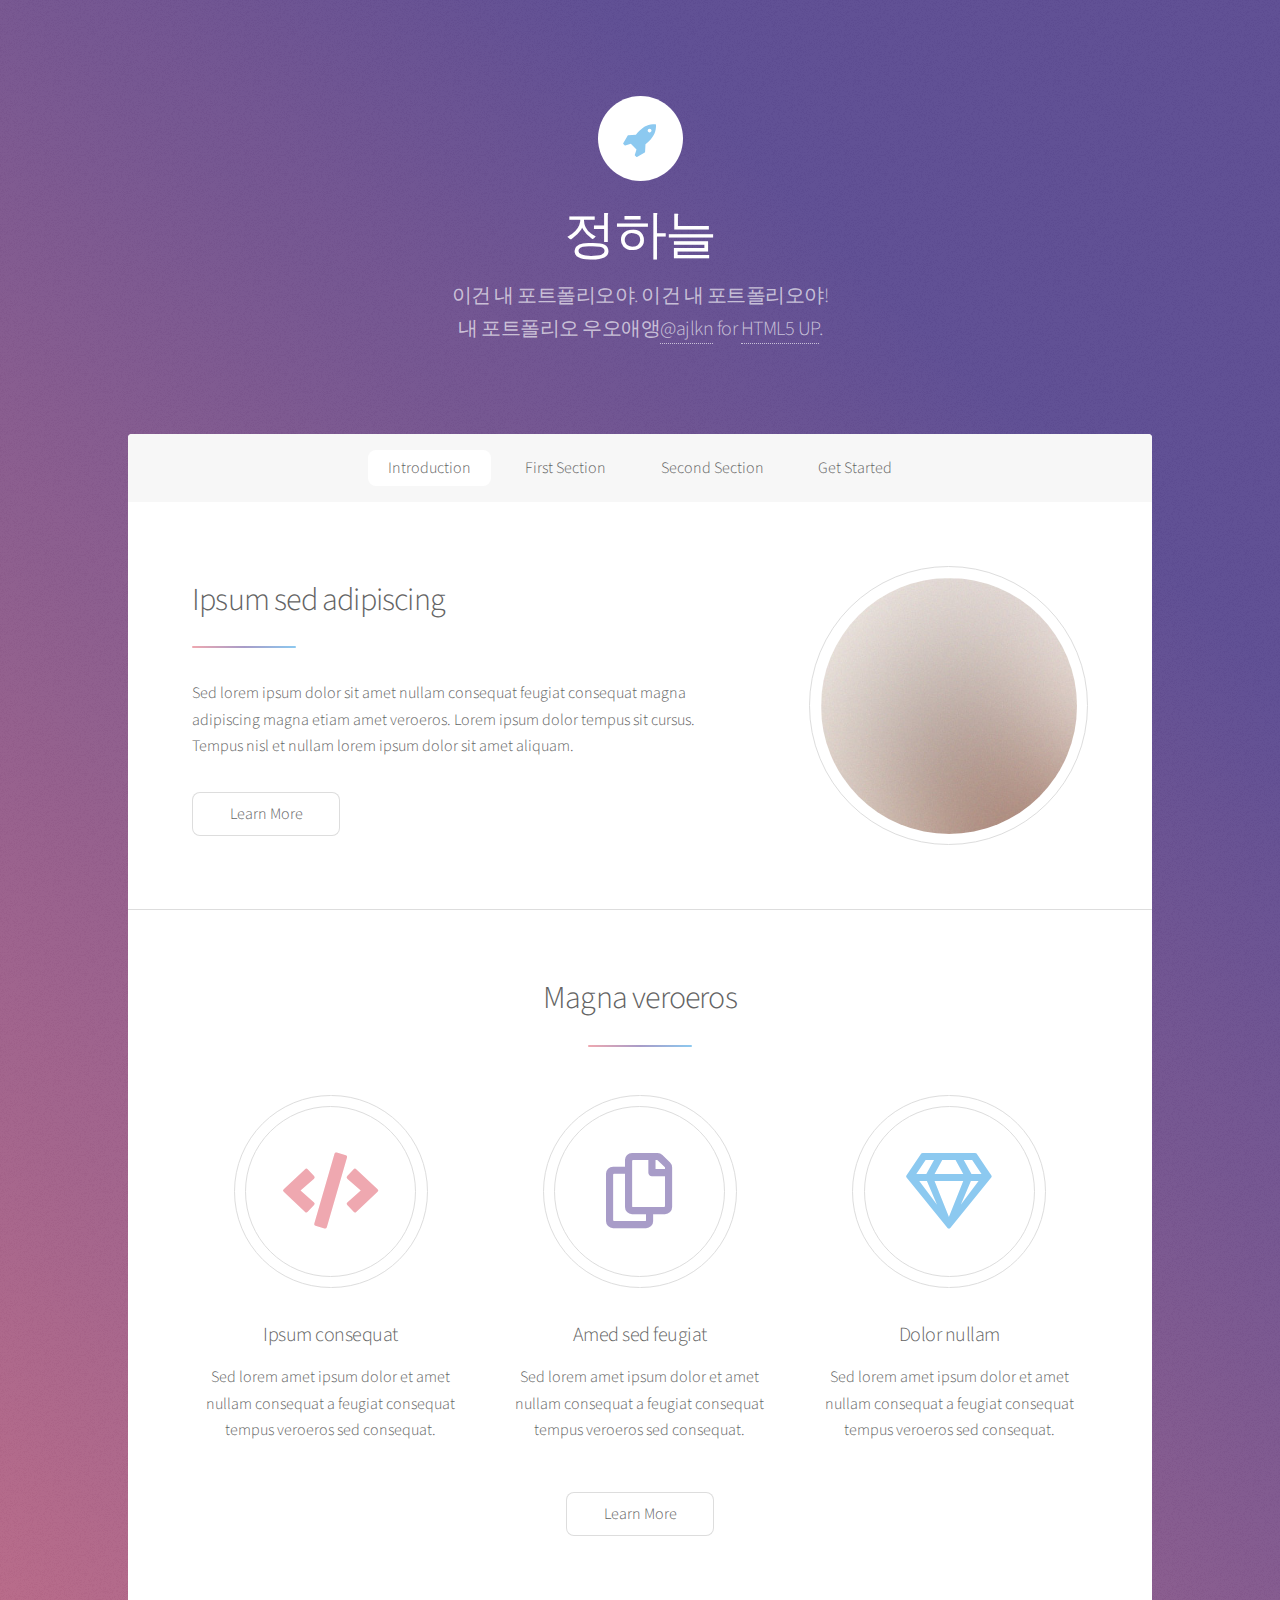
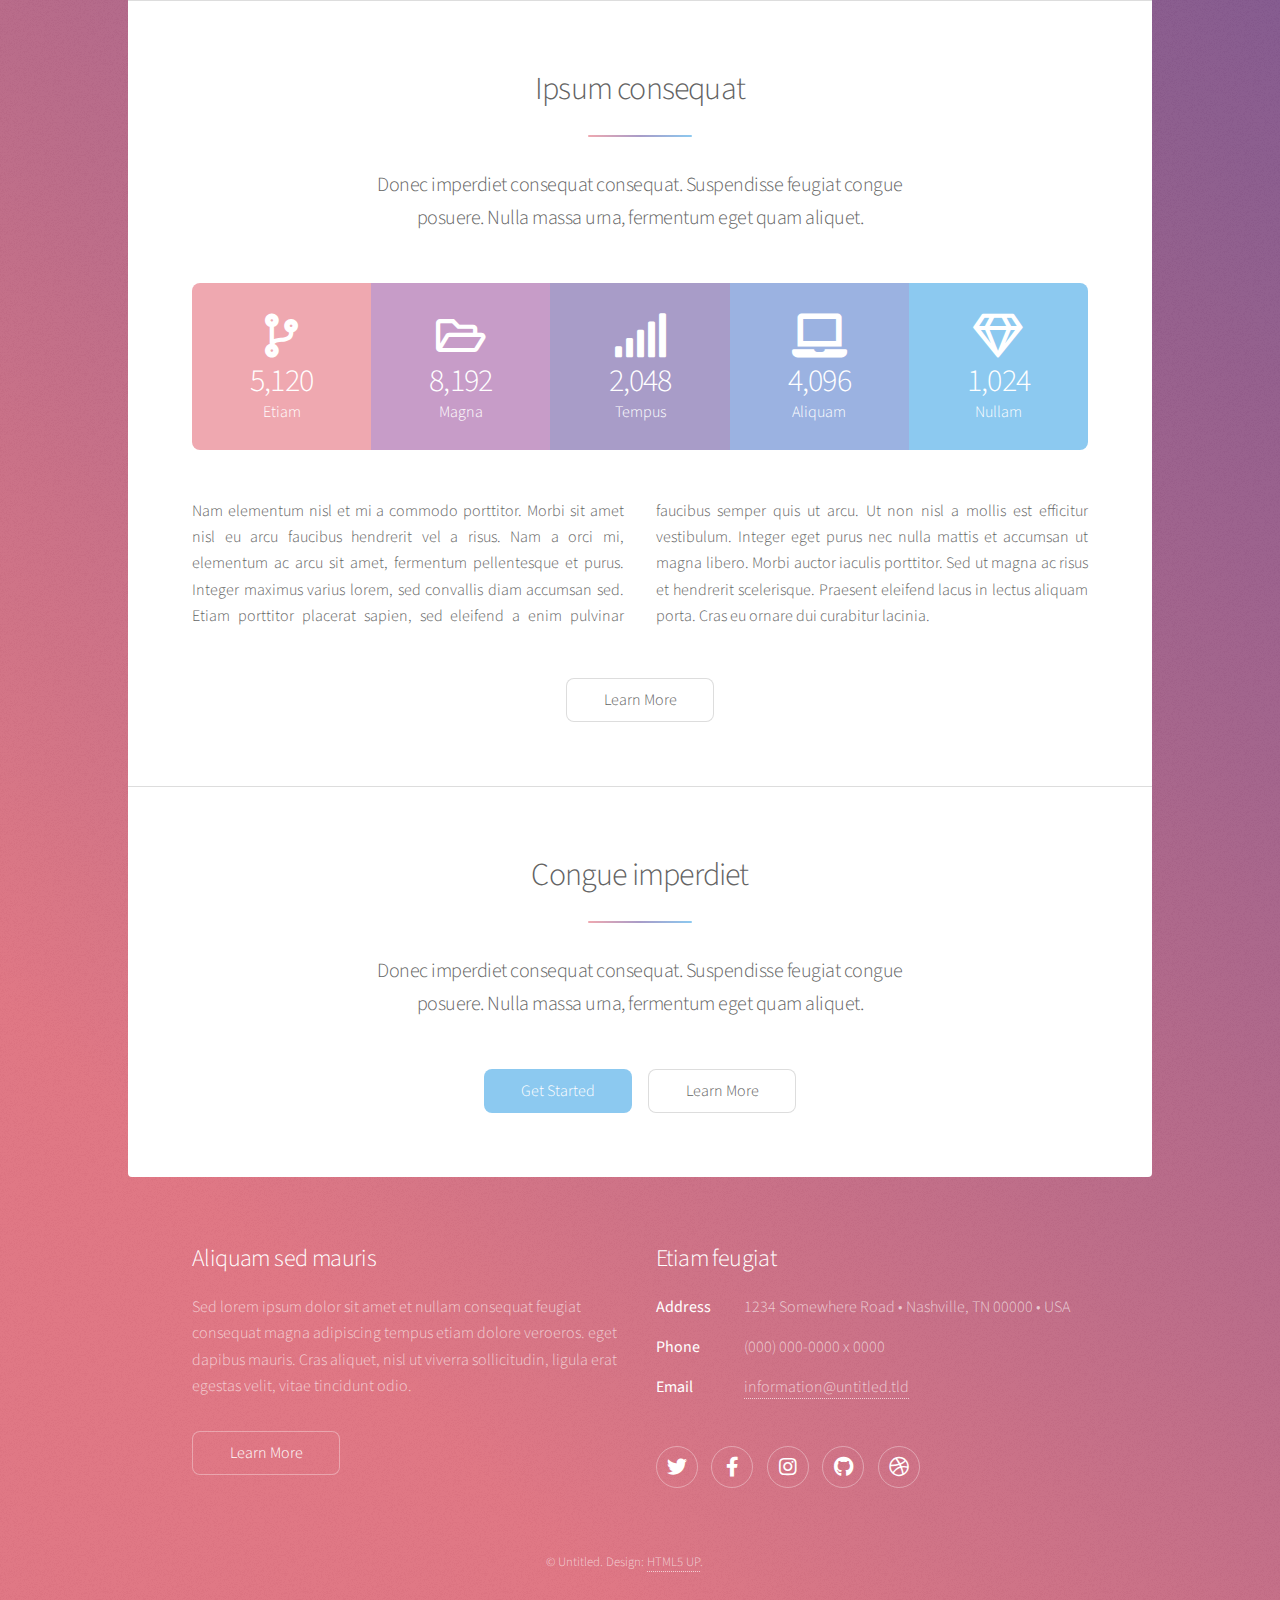
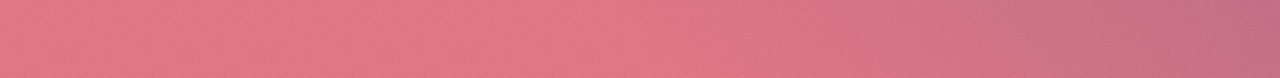
==== commit 7f0bd88b: "Update index.html" ====
--- a/port/index.html
+++ b/port/index.html
@@ -1,184 +1,179 @@
-<!DOCTYPE HTML>
-<!--
-	Stellar by HTML5 UP
-	html5up.net | @ajlkn
-	Free for personal and commercial use under the CCA 3.0 license (html5up.net/license)
--->
-<html>
-	<head>
-		<title>Stellar by HTML5 UP</title>
-		<meta charset="utf-8" />
-		<meta name="viewport" content="width=device-width, initial-scale=1, user-scalable=no" />
-		<link rel="stylesheet" href="assets/css/main.css" />
-		<noscript><link rel="stylesheet" href="assets/css/noscript.css" /></noscript>
-	</head>
-	<body class="is-preload">
-
-		<!-- Wrapper -->
-			<div id="wrapper">
-
-				<!-- Header -->
-					<header id="header" class="alt">
-						<span class="logo"><img src="images/logo.svg" alt="" /></span>
-						<h1>Stellar</h1>
-						<p>Just another free, fully responsive site template<br />
-						built by <a href="https://twitter.com/ajlkn">@ajlkn</a> for <a href="https://html5up.net">HTML5 UP</a>.</p>
-					</header>
-
-				<!-- Nav -->
-					<nav id="nav">
-						<ul>
-							<li><a href="#intro" class="active">Introduction</a></li>
-							<li><a href="#first">First Section</a></li>
-							<li><a href="#second">Second Section</a></li>
-							<li><a href="#cta">Get Started</a></li>
-						</ul>
-					</nav>
-
-				<!-- Main -->
-					<div id="main">
-
-						<!-- Introduction -->
-							<section id="intro" class="main">
-								<div class="spotlight">
-									<div class="content">
-										<header class="major">
-											<h2>Ipsum sed adipiscing</h2>
-										</header>
-										<p>Sed lorem ipsum dolor sit amet nullam consequat feugiat consequat magna
-										adipiscing magna etiam amet veroeros. Lorem ipsum dolor tempus sit cursus.
-										Tempus nisl et nullam lorem ipsum dolor sit amet aliquam.</p>
-										<ul class="actions">
-											<li><a href="generic.html" class="button">Learn More</a></li>
-										</ul>
-									</div>
-									<span class="image"><img src="images/pic01.jpg" alt="" /></span>
-								</div>
-							</section>
-
-						<!-- First Section -->
-							<section id="first" class="main special">
-								<header class="major">
-									<h2>Magna veroeros</h2>
-								</header>
-								<ul class="features">
-									<li>
-										<span class="icon solid major style1 fa-code"></span>
-										<h3>Ipsum consequat</h3>
-										<p>Sed lorem amet ipsum dolor et amet nullam consequat a feugiat consequat tempus veroeros sed consequat.</p>
-									</li>
-									<li>
-										<span class="icon major style3 fa-copy"></span>
-										<h3>Amed sed feugiat</h3>
-										<p>Sed lorem amet ipsum dolor et amet nullam consequat a feugiat consequat tempus veroeros sed consequat.</p>
-									</li>
-									<li>
-										<span class="icon major style5 fa-gem"></span>
-										<h3>Dolor nullam</h3>
-										<p>Sed lorem amet ipsum dolor et amet nullam consequat a feugiat consequat tempus veroeros sed consequat.</p>
-									</li>
-								</ul>
-								<footer class="major">
-									<ul class="actions special">
-										<li><a href="generic.html" class="button">Learn More</a></li>
-									</ul>
-								</footer>
-							</section>
-
-						<!-- Second Section -->
-							<section id="second" class="main special">
-								<header class="major">
-									<h2>Ipsum consequat</h2>
-									<p>Donec imperdiet consequat consequat. Suspendisse feugiat congue<br />
-									posuere. Nulla massa urna, fermentum eget quam aliquet.</p>
-								</header>
-								<ul class="statistics">
-									<li class="style1">
-										<span class="icon solid fa-code-branch"></span>
-										<strong>5,120</strong> Etiam
-									</li>
-									<li class="style2">
-										<span class="icon fa-folder-open"></span>
-										<strong>8,192</strong> Magna
-									</li>
-									<li class="style3">
-										<span class="icon solid fa-signal"></span>
-										<strong>2,048</strong> Tempus
-									</li>
-									<li class="style4">
-										<span class="icon solid fa-laptop"></span>
-										<strong>4,096</strong> Aliquam
-									</li>
-									<li class="style5">
-										<span class="icon fa-gem"></span>
-										<strong>1,024</strong> Nullam
-									</li>
-								</ul>
-								<p class="content">Nam elementum nisl et mi a commodo porttitor. Morbi sit amet nisl eu arcu faucibus hendrerit vel a risus. Nam a orci mi, elementum ac arcu sit amet, fermentum pellentesque et purus. Integer maximus varius lorem, sed convallis diam accumsan sed. Etiam porttitor placerat sapien, sed eleifend a enim pulvinar faucibus semper quis ut arcu. Ut non nisl a mollis est efficitur vestibulum. Integer eget purus nec nulla mattis et accumsan ut magna libero. Morbi auctor iaculis porttitor. Sed ut magna ac risus et hendrerit scelerisque. Praesent eleifend lacus in lectus aliquam porta. Cras eu ornare dui curabitur lacinia.</p>
-								<footer class="major">
-									<ul class="actions special">
-										<li><a href="generic.html" class="button">Learn More</a></li>
-									</ul>
-								</footer>
-							</section>
-
-						<!-- Get Started -->
-							<section id="cta" class="main special">
-								<header class="major">
-									<h2>Congue imperdiet</h2>
-									<p>Donec imperdiet consequat consequat. Suspendisse feugiat congue<br />
-									posuere. Nulla massa urna, fermentum eget quam aliquet.</p>
-								</header>
-								<footer class="major">
-									<ul class="actions special">
-										<li><a href="generic.html" class="button primary">Get Started</a></li>
-										<li><a href="generic.html" class="button">Learn More</a></li>
-									</ul>
-								</footer>
-							</section>
-
-					</div>
-
-				<!-- Footer -->
-					<footer id="footer">
-						<section>
-							<h2>Aliquam sed mauris</h2>
-							<p>Sed lorem ipsum dolor sit amet et nullam consequat feugiat consequat magna adipiscing tempus etiam dolore veroeros. eget dapibus mauris. Cras aliquet, nisl ut viverra sollicitudin, ligula erat egestas velit, vitae tincidunt odio.</p>
-							<ul class="actions">
-								<li><a href="generic.html" class="button">Learn More</a></li>
-							</ul>
-						</section>
-						<section>
-							<h2>Etiam feugiat</h2>
-							<dl class="alt">
-								<dt>Address</dt>
-								<dd>1234 Somewhere Road &bull; Nashville, TN 00000 &bull; USA</dd>
-								<dt>Phone</dt>
-								<dd>(000) 000-0000 x 0000</dd>
-								<dt>Email</dt>
-								<dd><a href="#">information@untitled.tld</a></dd>
-							</dl>
-							<ul class="icons">
-								<li><a href="#" class="icon brands fa-twitter alt"><span class="label">Twitter</span></a></li>
-								<li><a href="#" class="icon brands fa-facebook-f alt"><span class="label">Facebook</span></a></li>
-								<li><a href="#" class="icon brands fa-instagram alt"><span class="label">Instagram</span></a></li>
-								<li><a href="#" class="icon brands fa-github alt"><span class="label">GitHub</span></a></li>
-								<li><a href="#" class="icon brands fa-dribbble alt"><span class="label">Dribbble</span></a></li>
-							</ul>
-						</section>
-						<p class="copyright">&copy; Untitled. Design: <a href="https://html5up.net">HTML5 UP</a>.</p>
-					</footer>
-
-			</div>
-
-		<!-- Scripts -->
-			<script src="assets/js/jquery.min.js"></script>
-			<script src="assets/js/jquery.scrollex.min.js"></script>
-			<script src="assets/js/jquery.scrolly.min.js"></script>
-			<script src="assets/js/browser.min.js"></script>
-			<script src="assets/js/breakpoints.min.js"></script>
-			<script src="assets/js/util.js"></script>
-			<script src="assets/js/main.js"></script>
-
-	</body>
-</html>+<!DOCTYPE HTML>
+<html>
+	<head>
+		<title>정하늘 포트폴리오</title>
+		<meta charset="utf-8">
+		<meta name="viewport" content="width=device-width, initial-scale=1, user-scalable=no" />
+		<link rel="stylesheet" href="assets/css/main.css" />
+		<noscript><link rel="stylesheet" href="assets/css/noscript.css" /></noscript>
+	</head>
+	<body class="is-preload">
+
+		<!-- Wrapper -->
+			<div id="wrapper">
+
+				<!-- Header -->
+					<header id="header" class="alt">
+						<span class="logo"><img src="images/logo.svg" alt="" /></span>
+						<h1>정하늘</h1>
+						<p>이건 내 포트폴리오야. 이건 내 포트폴리오야!<br />
+						내 포트폴리오 우오애앵<a href="https://twitter.com/ajlkn">@ajlkn</a> for <a href="https://html5up.net">HTML5 UP</a>.</p>
+					</header>
+
+				<!-- Nav -->
+					<nav id="nav">
+						<ul>
+							<li><a href="#intro" class="active">Introduction</a></li>
+							<li><a href="#first">First Section</a></li>
+							<li><a href="#second">Second Section</a></li>
+							<li><a href="#cta">Get Started</a></li>
+						</ul>
+					</nav>
+
+				<!-- Main -->
+					<div id="main">
+
+						<!-- Introduction -->
+							<section id="intro" class="main">
+								<div class="spotlight">
+									<div class="content">
+										<header class="major">
+											<h2>Ipsum sed adipiscing</h2>
+										</header>
+										<p>Sed lorem ipsum dolor sit amet nullam consequat feugiat consequat magna
+										adipiscing magna etiam amet veroeros. Lorem ipsum dolor tempus sit cursus.
+										Tempus nisl et nullam lorem ipsum dolor sit amet aliquam.</p>
+										<ul class="actions">
+											<li><a href="generic.html" class="button">Learn More</a></li>
+										</ul>
+									</div>
+									<span class="image"><img src="images/pic01.jpg" alt="" /></span>
+								</div>
+							</section>
+
+						<!-- First Section -->
+							<section id="first" class="main special">
+								<header class="major">
+									<h2>Magna veroeros</h2>
+								</header>
+								<ul class="features">
+									<li>
+										<span class="icon solid major style1 fa-code"></span>
+										<h3>Ipsum consequat</h3>
+										<p>Sed lorem amet ipsum dolor et amet nullam consequat a feugiat consequat tempus veroeros sed consequat.</p>
+									</li>
+									<li>
+										<span class="icon major style3 fa-copy"></span>
+										<h3>Amed sed feugiat</h3>
+										<p>Sed lorem amet ipsum dolor et amet nullam consequat a feugiat consequat tempus veroeros sed consequat.</p>
+									</li>
+									<li>
+										<span class="icon major style5 fa-gem"></span>
+										<h3>Dolor nullam</h3>
+										<p>Sed lorem amet ipsum dolor et amet nullam consequat a feugiat consequat tempus veroeros sed consequat.</p>
+									</li>
+								</ul>
+								<footer class="major">
+									<ul class="actions special">
+										<li><a href="generic.html" class="button">Learn More</a></li>
+									</ul>
+								</footer>
+							</section>
+
+						<!-- Second Section -->
+							<section id="second" class="main special">
+								<header class="major">
+									<h2>Ipsum consequat</h2>
+									<p>Donec imperdiet consequat consequat. Suspendisse feugiat congue<br />
+									posuere. Nulla massa urna, fermentum eget quam aliquet.</p>
+								</header>
+								<ul class="statistics">
+									<li class="style1">
+										<span class="icon solid fa-code-branch"></span>
+										<strong>5,120</strong> Etiam
+									</li>
+									<li class="style2">
+										<span class="icon fa-folder-open"></span>
+										<strong>8,192</strong> Magna
+									</li>
+									<li class="style3">
+										<span class="icon solid fa-signal"></span>
+										<strong>2,048</strong> Tempus
+									</li>
+									<li class="style4">
+										<span class="icon solid fa-laptop"></span>
+										<strong>4,096</strong> Aliquam
+									</li>
+									<li class="style5">
+										<span class="icon fa-gem"></span>
+										<strong>1,024</strong> Nullam
+									</li>
+								</ul>
+								<p class="content">Nam elementum nisl et mi a commodo porttitor. Morbi sit amet nisl eu arcu faucibus hendrerit vel a risus. Nam a orci mi, elementum ac arcu sit amet, fermentum pellentesque et purus. Integer maximus varius lorem, sed convallis diam accumsan sed. Etiam porttitor placerat sapien, sed eleifend a enim pulvinar faucibus semper quis ut arcu. Ut non nisl a mollis est efficitur vestibulum. Integer eget purus nec nulla mattis et accumsan ut magna libero. Morbi auctor iaculis porttitor. Sed ut magna ac risus et hendrerit scelerisque. Praesent eleifend lacus in lectus aliquam porta. Cras eu ornare dui curabitur lacinia.</p>
+								<footer class="major">
+									<ul class="actions special">
+										<li><a href="generic.html" class="button">Learn More</a></li>
+									</ul>
+								</footer>
+							</section>
+
+						<!-- Get Started -->
+							<section id="cta" class="main special">
+								<header class="major">
+									<h2>Congue imperdiet</h2>
+									<p>Donec imperdiet consequat consequat. Suspendisse feugiat congue<br />
+									posuere. Nulla massa urna, fermentum eget quam aliquet.</p>
+								</header>
+								<footer class="major">
+									<ul class="actions special">
+										<li><a href="generic.html" class="button primary">Get Started</a></li>
+										<li><a href="generic.html" class="button">Learn More</a></li>
+									</ul>
+								</footer>
+							</section>
+
+					</div>
+
+				<!-- Footer -->
+					<footer id="footer">
+						<section>
+							<h2>Aliquam sed mauris</h2>
+							<p>Sed lorem ipsum dolor sit amet et nullam consequat feugiat consequat magna adipiscing tempus etiam dolore veroeros. eget dapibus mauris. Cras aliquet, nisl ut viverra sollicitudin, ligula erat egestas velit, vitae tincidunt odio.</p>
+							<ul class="actions">
+								<li><a href="generic.html" class="button">Learn More</a></li>
+							</ul>
+						</section>
+						<section>
+							<h2>Etiam feugiat</h2>
+							<dl class="alt">
+								<dt>Address</dt>
+								<dd>1234 Somewhere Road &bull; Nashville, TN 00000 &bull; USA</dd>
+								<dt>Phone</dt>
+								<dd>(000) 000-0000 x 0000</dd>
+								<dt>Email</dt>
+								<dd><a href="#">information@untitled.tld</a></dd>
+							</dl>
+							<ul class="icons">
+								<li><a href="#" class="icon brands fa-twitter alt"><span class="label">Twitter</span></a></li>
+								<li><a href="#" class="icon brands fa-facebook-f alt"><span class="label">Facebook</span></a></li>
+								<li><a href="#" class="icon brands fa-instagram alt"><span class="label">Instagram</span></a></li>
+								<li><a href="#" class="icon brands fa-github alt"><span class="label">GitHub</span></a></li>
+								<li><a href="#" class="icon brands fa-dribbble alt"><span class="label">Dribbble</span></a></li>
+							</ul>
+						</section>
+						<p class="copyright">&copy; Untitled. Design: <a href="https://html5up.net">HTML5 UP</a>.</p>
+					</footer>
+
+			</div>
+
+		<!-- Scripts -->
+			<script src="assets/js/jquery.min.js"></script>
+			<script src="assets/js/jquery.scrollex.min.js"></script>
+			<script src="assets/js/jquery.scrolly.min.js"></script>
+			<script src="assets/js/browser.min.js"></script>
+			<script src="assets/js/breakpoints.min.js"></script>
+			<script src="assets/js/util.js"></script>
+			<script src="assets/js/main.js"></script>
+
+	</body>
+</html>
--- a/port/assets/css/main.css
+++ b/port/assets/css/main.css
@@ -1,3785 +1,3791 @@
-@import url(fontawesome-all.min.css);
-@import 'https://fonts.googleapis.com/css?family=Source+Sans+Pro:300,400';
-
+@import url(fontawesome-all.min.css);
+@import 'https://fonts.googleapis.com/css?family=Source+Sans+Pro:300,400';
+@font-face {
+    font-family: 'Paperlogy-8ExtraBold';
+    src: url('https://fastly.jsdelivr.net/gh/projectnoonnu/2408-3@1.0/Paperlogy-8ExtraBold.woff2') format('woff2');
+    font-weight: 800;
+    font-style: normal;
+}
+
 /*
 	Stellar by HTML5 UP
 	html5up.net | @ajlkn
 	Free for personal and commercial use under the CCA 3.0 license (html5up.net/license)
-*/
-
-html, body, div, span, applet, object,
-iframe, h1, h2, h3, h4, h5, h6, p, blockquote,
-pre, a, abbr, acronym, address, big, cite,
-code, del, dfn, em, img, ins, kbd, q, s, samp,
-small, strike, strong, sub, sup, tt, var, b,
-u, i, center, dl, dt, dd, ol, ul, li, fieldset,
-form, label, legend, table, caption, tbody,
-tfoot, thead, tr, th, td, article, aside,
-canvas, details, embed, figure, figcaption,
-footer, header, hgroup, menu, nav, output, ruby,
-section, summary, time, mark, audio, video {
-	margin: 0;
-	padding: 0;
-	border: 0;
-	font-size: 100%;
-	font: inherit;
-	vertical-align: baseline;}
-
-article, aside, details, figcaption, figure,
-footer, header, hgroup, menu, nav, section {
-	display: block;}
-
-body {
-	line-height: 1;
-}
-
-ol, ul {
-	list-style: none;
-}
-
-blockquote, q {
-	quotes: none;
-}
-
-	blockquote:before, blockquote:after, q:before, q:after {
-		content: '';
-		content: none;
-	}
-
-table {
-	border-collapse: collapse;
-	border-spacing: 0;
-}
-
-body {
-	-webkit-text-size-adjust: none;
-}
-
-mark {
-	background-color: transparent;
-	color: inherit;
-}
-
-input::-moz-focus-inner {
-	border: 0;
-	padding: 0;
-}
-
-input, select, textarea {
-	-moz-appearance: none;
-	-webkit-appearance: none;
-	-ms-appearance: none;
-	appearance: none;
-}
-
-/* Basic */
-
-	@-ms-viewport {
-		width: device-width;
-	}
-
-	body {
-		-ms-overflow-style: scrollbar;
-	}
-
-	@media screen and (max-width: 480px) {
-
-		html, body {
-			min-width: 320px;
-		}
-
-	}
-
-	html {
-		box-sizing: border-box;
-	}
-
-	*, *:before, *:after {
-		box-sizing: inherit;
-	}
-
-	body {
-		background-color: #935d8c;
-		background-image: url("images/overlay.png"), -moz-linear-gradient(45deg, #e37682 15%, #5f4d93 85%);
-		background-image: url("images/overlay.png"), -webkit-linear-gradient(45deg, #e37682 15%, #5f4d93 85%);
-		background-image: url("images/overlay.png"), -ms-linear-gradient(45deg, #e37682 15%, #5f4d93 85%);
-		background-image: url("images/overlay.png"), linear-gradient(45deg, #e37682 15%, #5f4d93 85%);
-	}
-
-		body.is-preload *, body.is-preload *:before, body.is-preload *:after {
-			-moz-animation: none !important;
-			-webkit-animation: none !important;
-			-ms-animation: none !important;
-			animation: none !important;
-			-moz-transition: none !important;
-			-webkit-transition: none !important;
-			-ms-transition: none !important;
-			transition: none !important;
-		}
-
-/* Type */
-
-	body {
-		background-color: #935d8c;
-		color: rgba(255, 255, 255, 0.65);
-	}
-
-	body, input, select, textarea {
-		font-family: "Source Sans Pro", Helvetica, sans-serif;
-		font-size: 17pt;
-		font-weight: 300;
-		line-height: 1.65;
-	}
-
-		@media screen and (max-width: 1680px) {
-
-			body, input, select, textarea {
-				font-size: 14pt;
-			}
-
-		}
-
-		@media screen and (max-width: 1280px) {
-
-			body, input, select, textarea {
-				font-size: 12pt;
-			}
-
-		}
-
-		@media screen and (max-width: 360px) {
-
-			body, input, select, textarea {
-				font-size: 11pt;
-			}
-
-		}
-
-	a {
-		-moz-transition: color 0.2s ease, border-bottom 0.2s ease;
-		-webkit-transition: color 0.2s ease, border-bottom 0.2s ease;
-		-ms-transition: color 0.2s ease, border-bottom 0.2s ease;
-		transition: color 0.2s ease, border-bottom 0.2s ease;
-		text-decoration: none;
-		border-bottom: dotted 1px;
-		color: inherit;
-	}
-
-		a:hover {
-			border-bottom-color: transparent;
-		}
-
-	strong, b {
-		font-weight: 400;
-	}
-
-	em, i {
-		font-style: italic;
-	}
-
-	p {
-		margin: 0 0 2em 0;
-	}
-
-		p.content {
-			-moz-columns: 20em 2;
-			-webkit-columns: 20em 2;
-			-ms-columns: 20em 2;
-			columns: 20em 2;
-			-moz-column-gap: 2em;
-			-webkit-column-gap: 2em;
-			-ms-column-gap: 2em;
-			column-gap: 2em;
-			text-align: justify;
-		}
-
-	h1, h2, h3, h4, h5, h6 {
-		font-weight: 300;
-		line-height: 1.5;
-		margin: 0 0 0.7em 0;
-		letter-spacing: -0.025em;
-	}
-
-		h1 a, h2 a, h3 a, h4 a, h5 a, h6 a {
-			color: inherit;
-			text-decoration: none;
-		}
-
-	h1 {
-		font-size: 2.5em;
-		line-height: 1.2;
-	}
-
-	h2 {
-		font-size: 1.5em;
-	}
-
-	h3 {
-		font-size: 1.25em;
-	}
-
-	h4 {
-		font-size: 1.1em;
-	}
-
-	h5 {
-		font-size: 0.9em;
-	}
-
-	h6 {
-		font-size: 0.7em;
-	}
-
-	@media screen and (max-width: 736px) {
-
-		h1 {
-			font-size: 2em;
-		}
-
-	}
-
-	sub {
-		font-size: 0.8em;
-		position: relative;
-		top: 0.5em;
-	}
-
-	sup {
-		font-size: 0.8em;
-		position: relative;
-		top: -0.5em;
-	}
-
-	blockquote {
-		border-left: solid 4px;
-		font-style: italic;
-		margin: 0 0 2em 0;
-		padding: 0.5em 0 0.5em 2em;
-	}
-
-	code {
-		border-radius: 8px;
-		border: solid 1px;
-		font-family: "Courier New", monospace;
-		font-size: 0.9em;
-		margin: 0 0.25em;
-		padding: 0.25em 0.65em;
-	}
-
-	pre {
-		-webkit-overflow-scrolling: touch;
-		font-family: "Courier New", monospace;
-		font-size: 0.9em;
-		margin: 0 0 2em 0;
-	}
-
-		pre code {
-			display: block;
-			line-height: 1.75;
-			padding: 1em 1.5em;
-			overflow-x: auto;
-		}
-
-	hr {
-		border: 0;
-		border-bottom: solid 1px;
-		margin: 2em 0;
-	}
-
-		hr.major {
-			margin: 3em 0;
-		}
-
-	.align-left {
-		text-align: left;
-	}
-
-	.align-center {
-		text-align: center;
-	}
-
-	.align-right {
-		text-align: right;
-	}
-
-	input, select, textarea {
-		color: #ffffff;
-	}
-
-	a:hover {
-		color: #ffffff;
-	}
-
-	strong, b {
-		color: #ffffff;
-	}
-
-	h1, h2, h3, h4, h5, h6 {
-		color: #ffffff;
-	}
-
-	blockquote {
-		border-left-color: rgba(255, 255, 255, 0.35);
-	}
-
-	code {
-		background: rgba(255, 255, 255, 0.075);
-		border-color: rgba(255, 255, 255, 0.35);
-	}
-
-	hr {
-		border-bottom-color: rgba(255, 255, 255, 0.35);
-	}
-
-/* Row */
-
-	.row {
-		display: flex;
-		flex-wrap: wrap;
-		box-sizing: border-box;
-		align-items: stretch;
-	}
-
-		.row > * {
-			box-sizing: border-box;
-		}
-
-		.row.gtr-uniform > * > :last-child {
-			margin-bottom: 0;
-		}
-
-		.row.aln-left {
-			justify-content: flex-start;
-		}
-
-		.row.aln-center {
-			justify-content: center;
-		}
-
-		.row.aln-right {
-			justify-content: flex-end;
-		}
-
-		.row.aln-top {
-			align-items: flex-start;
-		}
-
-		.row.aln-middle {
-			align-items: center;
-		}
-
-		.row.aln-bottom {
-			align-items: flex-end;
-		}
-
-		.row > .imp {
-			order: -1;
-		}
-
-		.row > .col-1 {
-			width: 8.33333%;
-		}
-
-		.row > .off-1 {
-			margin-left: 8.33333%;
-		}
-
-		.row > .col-2 {
-			width: 16.66667%;
-		}
-
-		.row > .off-2 {
-			margin-left: 16.66667%;
-		}
-
-		.row > .col-3 {
-			width: 25%;
-		}
-
-		.row > .off-3 {
-			margin-left: 25%;
-		}
-
-		.row > .col-4 {
-			width: 33.33333%;
-		}
-
-		.row > .off-4 {
-			margin-left: 33.33333%;
-		}
-
-		.row > .col-5 {
-			width: 41.66667%;
-		}
-
-		.row > .off-5 {
-			margin-left: 41.66667%;
-		}
-
-		.row > .col-6 {
-			width: 50%;
-		}
-
-		.row > .off-6 {
-			margin-left: 50%;
-		}
-
-		.row > .col-7 {
-			width: 58.33333%;
-		}
-
-		.row > .off-7 {
-			margin-left: 58.33333%;
-		}
-
-		.row > .col-8 {
-			width: 66.66667%;
-		}
-
-		.row > .off-8 {
-			margin-left: 66.66667%;
-		}
-
-		.row > .col-9 {
-			width: 75%;
-		}
-
-		.row > .off-9 {
-			margin-left: 75%;
-		}
-
-		.row > .col-10 {
-			width: 83.33333%;
-		}
-
-		.row > .off-10 {
-			margin-left: 83.33333%;
-		}
-
-		.row > .col-11 {
-			width: 91.66667%;
-		}
-
-		.row > .off-11 {
-			margin-left: 91.66667%;
-		}
-
-		.row > .col-12 {
-			width: 100%;
-		}
-
-		.row > .off-12 {
-			margin-left: 100%;
-		}
-
-		.row.gtr-0 {
-			margin-top: 0;
-			margin-left: 0em;
-		}
-
-			.row.gtr-0 > * {
-				padding: 0 0 0 0em;
-			}
-
-			.row.gtr-0.gtr-uniform {
-				margin-top: 0em;
-			}
-
-				.row.gtr-0.gtr-uniform > * {
-					padding-top: 0em;
-				}
-
-		.row.gtr-25 {
-			margin-top: 0;
-			margin-left: -0.375em;
-		}
-
-			.row.gtr-25 > * {
-				padding: 0 0 0 0.375em;
-			}
-
-			.row.gtr-25.gtr-uniform {
-				margin-top: -0.375em;
-			}
-
-				.row.gtr-25.gtr-uniform > * {
-					padding-top: 0.375em;
-				}
-
-		.row.gtr-50 {
-			margin-top: 0;
-			margin-left: -0.75em;
-		}
-
-			.row.gtr-50 > * {
-				padding: 0 0 0 0.75em;
-			}
-
-			.row.gtr-50.gtr-uniform {
-				margin-top: -0.75em;
-			}
-
-				.row.gtr-50.gtr-uniform > * {
-					padding-top: 0.75em;
-				}
-
-		.row {
-			margin-top: 0;
-			margin-left: -1.5em;
-		}
-
-			.row > * {
-				padding: 0 0 0 1.5em;
-			}
-
-			.row.gtr-uniform {
-				margin-top: -1.5em;
-			}
-
-				.row.gtr-uniform > * {
-					padding-top: 1.5em;
-				}
-
-		.row.gtr-150 {
-			margin-top: 0;
-			margin-left: -2.25em;
-		}
-
-			.row.gtr-150 > * {
-				padding: 0 0 0 2.25em;
-			}
-
-			.row.gtr-150.gtr-uniform {
-				margin-top: -2.25em;
-			}
-
-				.row.gtr-150.gtr-uniform > * {
-					padding-top: 2.25em;
-				}
-
-		.row.gtr-200 {
-			margin-top: 0;
-			margin-left: -3em;
-		}
-
-			.row.gtr-200 > * {
-				padding: 0 0 0 3em;
-			}
-
-			.row.gtr-200.gtr-uniform {
-				margin-top: -3em;
-			}
-
-				.row.gtr-200.gtr-uniform > * {
-					padding-top: 3em;
-				}
-
-		@media screen and (max-width: 1680px) {
-
-			.row {
-				display: flex;
-				flex-wrap: wrap;
-				box-sizing: border-box;
-				align-items: stretch;
-			}
-
-				.row > * {
-					box-sizing: border-box;
-				}
-
-				.row.gtr-uniform > * > :last-child {
-					margin-bottom: 0;
-				}
-
-				.row.aln-left {
-					justify-content: flex-start;
-				}
-
-				.row.aln-center {
-					justify-content: center;
-				}
-
-				.row.aln-right {
-					justify-content: flex-end;
-				}
-
-				.row.aln-top {
-					align-items: flex-start;
-				}
-
-				.row.aln-middle {
-					align-items: center;
-				}
-
-				.row.aln-bottom {
-					align-items: flex-end;
-				}
-
-				.row > .imp-xlarge {
-					order: -1;
-				}
-
-				.row > .col-1-xlarge {
-					width: 8.33333%;
-				}
-
-				.row > .off-1-xlarge {
-					margin-left: 8.33333%;
-				}
-
-				.row > .col-2-xlarge {
-					width: 16.66667%;
-				}
-
-				.row > .off-2-xlarge {
-					margin-left: 16.66667%;
-				}
-
-				.row > .col-3-xlarge {
-					width: 25%;
-				}
-
-				.row > .off-3-xlarge {
-					margin-left: 25%;
-				}
-
-				.row > .col-4-xlarge {
-					width: 33.33333%;
-				}
-
-				.row > .off-4-xlarge {
-					margin-left: 33.33333%;
-				}
-
-				.row > .col-5-xlarge {
-					width: 41.66667%;
-				}
-
-				.row > .off-5-xlarge {
-					margin-left: 41.66667%;
-				}
-
-				.row > .col-6-xlarge {
-					width: 50%;
-				}
-
-				.row > .off-6-xlarge {
-					margin-left: 50%;
-				}
-
-				.row > .col-7-xlarge {
-					width: 58.33333%;
-				}
-
-				.row > .off-7-xlarge {
-					margin-left: 58.33333%;
-				}
-
-				.row > .col-8-xlarge {
-					width: 66.66667%;
-				}
-
-				.row > .off-8-xlarge {
-					margin-left: 66.66667%;
-				}
-
-				.row > .col-9-xlarge {
-					width: 75%;
-				}
-
-				.row > .off-9-xlarge {
-					margin-left: 75%;
-				}
-
-				.row > .col-10-xlarge {
-					width: 83.33333%;
-				}
-
-				.row > .off-10-xlarge {
-					margin-left: 83.33333%;
-				}
-
-				.row > .col-11-xlarge {
-					width: 91.66667%;
-				}
-
-				.row > .off-11-xlarge {
-					margin-left: 91.66667%;
-				}
-
-				.row > .col-12-xlarge {
-					width: 100%;
-				}
-
-				.row > .off-12-xlarge {
-					margin-left: 100%;
-				}
-
-				.row.gtr-0 {
-					margin-top: 0;
-					margin-left: 0em;
-				}
-
-					.row.gtr-0 > * {
-						padding: 0 0 0 0em;
-					}
-
-					.row.gtr-0.gtr-uniform {
-						margin-top: 0em;
-					}
-
-						.row.gtr-0.gtr-uniform > * {
-							padding-top: 0em;
-						}
-
-				.row.gtr-25 {
-					margin-top: 0;
-					margin-left: -0.375em;
-				}
-
-					.row.gtr-25 > * {
-						padding: 0 0 0 0.375em;
-					}
-
-					.row.gtr-25.gtr-uniform {
-						margin-top: -0.375em;
-					}
-
-						.row.gtr-25.gtr-uniform > * {
-							padding-top: 0.375em;
-						}
-
-				.row.gtr-50 {
-					margin-top: 0;
-					margin-left: -0.75em;
-				}
-
-					.row.gtr-50 > * {
-						padding: 0 0 0 0.75em;
-					}
-
-					.row.gtr-50.gtr-uniform {
-						margin-top: -0.75em;
-					}
-
-						.row.gtr-50.gtr-uniform > * {
-							padding-top: 0.75em;
-						}
-
-				.row {
-					margin-top: 0;
-					margin-left: -1.5em;
-				}
-
-					.row > * {
-						padding: 0 0 0 1.5em;
-					}
-
-					.row.gtr-uniform {
-						margin-top: -1.5em;
-					}
-
-						.row.gtr-uniform > * {
-							padding-top: 1.5em;
-						}
-
-				.row.gtr-150 {
-					margin-top: 0;
-					margin-left: -2.25em;
-				}
-
-					.row.gtr-150 > * {
-						padding: 0 0 0 2.25em;
-					}
-
-					.row.gtr-150.gtr-uniform {
-						margin-top: -2.25em;
-					}
-
-						.row.gtr-150.gtr-uniform > * {
-							padding-top: 2.25em;
-						}
-
-				.row.gtr-200 {
-					margin-top: 0;
-					margin-left: -3em;
-				}
-
-					.row.gtr-200 > * {
-						padding: 0 0 0 3em;
-					}
-
-					.row.gtr-200.gtr-uniform {
-						margin-top: -3em;
-					}
-
-						.row.gtr-200.gtr-uniform > * {
-							padding-top: 3em;
-						}
-
-		}
-
-		@media screen and (max-width: 1280px) {
-
-			.row {
-				display: flex;
-				flex-wrap: wrap;
-				box-sizing: border-box;
-				align-items: stretch;
-			}
-
-				.row > * {
-					box-sizing: border-box;
-				}
-
-				.row.gtr-uniform > * > :last-child {
-					margin-bottom: 0;
-				}
-
-				.row.aln-left {
-					justify-content: flex-start;
-				}
-
-				.row.aln-center {
-					justify-content: center;
-				}
-
-				.row.aln-right {
-					justify-content: flex-end;
-				}
-
-				.row.aln-top {
-					align-items: flex-start;
-				}
-
-				.row.aln-middle {
-					align-items: center;
-				}
-
-				.row.aln-bottom {
-					align-items: flex-end;
-				}
-
-				.row > .imp-large {
-					order: -1;
-				}
-
-				.row > .col-1-large {
-					width: 8.33333%;
-				}
-
-				.row > .off-1-large {
-					margin-left: 8.33333%;
-				}
-
-				.row > .col-2-large {
-					width: 16.66667%;
-				}
-
-				.row > .off-2-large {
-					margin-left: 16.66667%;
-				}
-
-				.row > .col-3-large {
-					width: 25%;
-				}
-
-				.row > .off-3-large {
-					margin-left: 25%;
-				}
-
-				.row > .col-4-large {
-					width: 33.33333%;
-				}
-
-				.row > .off-4-large {
-					margin-left: 33.33333%;
-				}
-
-				.row > .col-5-large {
-					width: 41.66667%;
-				}
-
-				.row > .off-5-large {
-					margin-left: 41.66667%;
-				}
-
-				.row > .col-6-large {
-					width: 50%;
-				}
-
-				.row > .off-6-large {
-					margin-left: 50%;
-				}
-
-				.row > .col-7-large {
-					width: 58.33333%;
-				}
-
-				.row > .off-7-large {
-					margin-left: 58.33333%;
-				}
-
-				.row > .col-8-large {
-					width: 66.66667%;
-				}
-
-				.row > .off-8-large {
-					margin-left: 66.66667%;
-				}
-
-				.row > .col-9-large {
-					width: 75%;
-				}
-
-				.row > .off-9-large {
-					margin-left: 75%;
-				}
-
-				.row > .col-10-large {
-					width: 83.33333%;
-				}
-
-				.row > .off-10-large {
-					margin-left: 83.33333%;
-				}
-
-				.row > .col-11-large {
-					width: 91.66667%;
-				}
-
-				.row > .off-11-large {
-					margin-left: 91.66667%;
-				}
-
-				.row > .col-12-large {
-					width: 100%;
-				}
-
-				.row > .off-12-large {
-					margin-left: 100%;
-				}
-
-				.row.gtr-0 {
-					margin-top: 0;
-					margin-left: 0em;
-				}
-
-					.row.gtr-0 > * {
-						padding: 0 0 0 0em;
-					}
-
-					.row.gtr-0.gtr-uniform {
-						margin-top: 0em;
-					}
-
-						.row.gtr-0.gtr-uniform > * {
-							padding-top: 0em;
-						}
-
-				.row.gtr-25 {
-					margin-top: 0;
-					margin-left: -0.375em;
-				}
-
-					.row.gtr-25 > * {
-						padding: 0 0 0 0.375em;
-					}
-
-					.row.gtr-25.gtr-uniform {
-						margin-top: -0.375em;
-					}
-
-						.row.gtr-25.gtr-uniform > * {
-							padding-top: 0.375em;
-						}
-
-				.row.gtr-50 {
-					margin-top: 0;
-					margin-left: -0.75em;
-				}
-
-					.row.gtr-50 > * {
-						padding: 0 0 0 0.75em;
-					}
-
-					.row.gtr-50.gtr-uniform {
-						margin-top: -0.75em;
-					}
-
-						.row.gtr-50.gtr-uniform > * {
-							padding-top: 0.75em;
-						}
-
-				.row {
-					margin-top: 0;
-					margin-left: -1.5em;
-				}
-
-					.row > * {
-						padding: 0 0 0 1.5em;
-					}
-
-					.row.gtr-uniform {
-						margin-top: -1.5em;
-					}
-
-						.row.gtr-uniform > * {
-							padding-top: 1.5em;
-						}
-
-				.row.gtr-150 {
-					margin-top: 0;
-					margin-left: -2.25em;
-				}
-
-					.row.gtr-150 > * {
-						padding: 0 0 0 2.25em;
-					}
-
-					.row.gtr-150.gtr-uniform {
-						margin-top: -2.25em;
-					}
-
-						.row.gtr-150.gtr-uniform > * {
-							padding-top: 2.25em;
-						}
-
-				.row.gtr-200 {
-					margin-top: 0;
-					margin-left: -3em;
-				}
-
-					.row.gtr-200 > * {
-						padding: 0 0 0 3em;
-					}
-
-					.row.gtr-200.gtr-uniform {
-						margin-top: -3em;
-					}
-
-						.row.gtr-200.gtr-uniform > * {
-							padding-top: 3em;
-						}
-
-		}
-
-		@media screen and (max-width: 980px) {
-
-			.row {
-				display: flex;
-				flex-wrap: wrap;
-				box-sizing: border-box;
-				align-items: stretch;
-			}
-
-				.row > * {
-					box-sizing: border-box;
-				}
-
-				.row.gtr-uniform > * > :last-child {
-					margin-bottom: 0;
-				}
-
-				.row.aln-left {
-					justify-content: flex-start;
-				}
-
-				.row.aln-center {
-					justify-content: center;
-				}
-
-				.row.aln-right {
-					justify-content: flex-end;
-				}
-
-				.row.aln-top {
-					align-items: flex-start;
-				}
-
-				.row.aln-middle {
-					align-items: center;
-				}
-
-				.row.aln-bottom {
-					align-items: flex-end;
-				}
-
-				.row > .imp-medium {
-					order: -1;
-				}
-
-				.row > .col-1-medium {
-					width: 8.33333%;
-				}
-
-				.row > .off-1-medium {
-					margin-left: 8.33333%;
-				}
-
-				.row > .col-2-medium {
-					width: 16.66667%;
-				}
-
-				.row > .off-2-medium {
-					margin-left: 16.66667%;
-				}
-
-				.row > .col-3-medium {
-					width: 25%;
-				}
-
-				.row > .off-3-medium {
-					margin-left: 25%;
-				}
-
-				.row > .col-4-medium {
-					width: 33.33333%;
-				}
-
-				.row > .off-4-medium {
-					margin-left: 33.33333%;
-				}
-
-				.row > .col-5-medium {
-					width: 41.66667%;
-				}
-
-				.row > .off-5-medium {
-					margin-left: 41.66667%;
-				}
-
-				.row > .col-6-medium {
-					width: 50%;
-				}
-
-				.row > .off-6-medium {
-					margin-left: 50%;
-				}
-
-				.row > .col-7-medium {
-					width: 58.33333%;
-				}
-
-				.row > .off-7-medium {
-					margin-left: 58.33333%;
-				}
-
-				.row > .col-8-medium {
-					width: 66.66667%;
-				}
-
-				.row > .off-8-medium {
-					margin-left: 66.66667%;
-				}
-
-				.row > .col-9-medium {
-					width: 75%;
-				}
-
-				.row > .off-9-medium {
-					margin-left: 75%;
-				}
-
-				.row > .col-10-medium {
-					width: 83.33333%;
-				}
-
-				.row > .off-10-medium {
-					margin-left: 83.33333%;
-				}
-
-				.row > .col-11-medium {
-					width: 91.66667%;
-				}
-
-				.row > .off-11-medium {
-					margin-left: 91.66667%;
-				}
-
-				.row > .col-12-medium {
-					width: 100%;
-				}
-
-				.row > .off-12-medium {
-					margin-left: 100%;
-				}
-
-				.row.gtr-0 {
-					margin-top: 0;
-					margin-left: 0em;
-				}
-
-					.row.gtr-0 > * {
-						padding: 0 0 0 0em;
-					}
-
-					.row.gtr-0.gtr-uniform {
-						margin-top: 0em;
-					}
-
-						.row.gtr-0.gtr-uniform > * {
-							padding-top: 0em;
-						}
-
-				.row.gtr-25 {
-					margin-top: 0;
-					margin-left: -0.375em;
-				}
-
-					.row.gtr-25 > * {
-						padding: 0 0 0 0.375em;
-					}
-
-					.row.gtr-25.gtr-uniform {
-						margin-top: -0.375em;
-					}
-
-						.row.gtr-25.gtr-uniform > * {
-							padding-top: 0.375em;
-						}
-
-				.row.gtr-50 {
-					margin-top: 0;
-					margin-left: -0.75em;
-				}
-
-					.row.gtr-50 > * {
-						padding: 0 0 0 0.75em;
-					}
-
-					.row.gtr-50.gtr-uniform {
-						margin-top: -0.75em;
-					}
-
-						.row.gtr-50.gtr-uniform > * {
-							padding-top: 0.75em;
-						}
-
-				.row {
-					margin-top: 0;
-					margin-left: -1.5em;
-				}
-
-					.row > * {
-						padding: 0 0 0 1.5em;
-					}
-
-					.row.gtr-uniform {
-						margin-top: -1.5em;
-					}
-
-						.row.gtr-uniform > * {
-							padding-top: 1.5em;
-						}
-
-				.row.gtr-150 {
-					margin-top: 0;
-					margin-left: -2.25em;
-				}
-
-					.row.gtr-150 > * {
-						padding: 0 0 0 2.25em;
-					}
-
-					.row.gtr-150.gtr-uniform {
-						margin-top: -2.25em;
-					}
-
-						.row.gtr-150.gtr-uniform > * {
-							padding-top: 2.25em;
-						}
-
-				.row.gtr-200 {
-					margin-top: 0;
-					margin-left: -3em;
-				}
-
-					.row.gtr-200 > * {
-						padding: 0 0 0 3em;
-					}
-
-					.row.gtr-200.gtr-uniform {
-						margin-top: -3em;
-					}
-
-						.row.gtr-200.gtr-uniform > * {
-							padding-top: 3em;
-						}
-
-		}
-
-		@media screen and (max-width: 736px) {
-
-			.row {
-				display: flex;
-				flex-wrap: wrap;
-				box-sizing: border-box;
-				align-items: stretch;
-			}
-
-				.row > * {
-					box-sizing: border-box;
-				}
-
-				.row.gtr-uniform > * > :last-child {
-					margin-bottom: 0;
-				}
-
-				.row.aln-left {
-					justify-content: flex-start;
-				}
-
-				.row.aln-center {
-					justify-content: center;
-				}
-
-				.row.aln-right {
-					justify-content: flex-end;
-				}
-
-				.row.aln-top {
-					align-items: flex-start;
-				}
-
-				.row.aln-middle {
-					align-items: center;
-				}
-
-				.row.aln-bottom {
-					align-items: flex-end;
-				}
-
-				.row > .imp-small {
-					order: -1;
-				}
-
-				.row > .col-1-small {
-					width: 8.33333%;
-				}
-
-				.row > .off-1-small {
-					margin-left: 8.33333%;
-				}
-
-				.row > .col-2-small {
-					width: 16.66667%;
-				}
-
-				.row > .off-2-small {
-					margin-left: 16.66667%;
-				}
-
-				.row > .col-3-small {
-					width: 25%;
-				}
-
-				.row > .off-3-small {
-					margin-left: 25%;
-				}
-
-				.row > .col-4-small {
-					width: 33.33333%;
-				}
-
-				.row > .off-4-small {
-					margin-left: 33.33333%;
-				}
-
-				.row > .col-5-small {
-					width: 41.66667%;
-				}
-
-				.row > .off-5-small {
-					margin-left: 41.66667%;
-				}
-
-				.row > .col-6-small {
-					width: 50%;
-				}
-
-				.row > .off-6-small {
-					margin-left: 50%;
-				}
-
-				.row > .col-7-small {
-					width: 58.33333%;
-				}
-
-				.row > .off-7-small {
-					margin-left: 58.33333%;
-				}
-
-				.row > .col-8-small {
-					width: 66.66667%;
-				}
-
-				.row > .off-8-small {
-					margin-left: 66.66667%;
-				}
-
-				.row > .col-9-small {
-					width: 75%;
-				}
-
-				.row > .off-9-small {
-					margin-left: 75%;
-				}
-
-				.row > .col-10-small {
-					width: 83.33333%;
-				}
-
-				.row > .off-10-small {
-					margin-left: 83.33333%;
-				}
-
-				.row > .col-11-small {
-					width: 91.66667%;
-				}
-
-				.row > .off-11-small {
-					margin-left: 91.66667%;
-				}
-
-				.row > .col-12-small {
-					width: 100%;
-				}
-
-				.row > .off-12-small {
-					margin-left: 100%;
-				}
-
-				.row.gtr-0 {
-					margin-top: 0;
-					margin-left: 0em;
-				}
-
-					.row.gtr-0 > * {
-						padding: 0 0 0 0em;
-					}
-
-					.row.gtr-0.gtr-uniform {
-						margin-top: 0em;
-					}
-
-						.row.gtr-0.gtr-uniform > * {
-							padding-top: 0em;
-						}
-
-				.row.gtr-25 {
-					margin-top: 0;
-					margin-left: -0.25em;
-				}
-
-					.row.gtr-25 > * {
-						padding: 0 0 0 0.25em;
-					}
-
-					.row.gtr-25.gtr-uniform {
-						margin-top: -0.25em;
-					}
-
-						.row.gtr-25.gtr-uniform > * {
-							padding-top: 0.25em;
-						}
-
-				.row.gtr-50 {
-					margin-top: 0;
-					margin-left: -0.5em;
-				}
-
-					.row.gtr-50 > * {
-						padding: 0 0 0 0.5em;
-					}
-
-					.row.gtr-50.gtr-uniform {
-						margin-top: -0.5em;
-					}
-
-						.row.gtr-50.gtr-uniform > * {
-							padding-top: 0.5em;
-						}
-
-				.row {
-					margin-top: 0;
-					margin-left: -1em;
-				}
-
-					.row > * {
-						padding: 0 0 0 1em;
-					}
-
-					.row.gtr-uniform {
-						margin-top: -1em;
-					}
-
-						.row.gtr-uniform > * {
-							padding-top: 1em;
-						}
-
-				.row.gtr-150 {
-					margin-top: 0;
-					margin-left: -1.5em;
-				}
-
-					.row.gtr-150 > * {
-						padding: 0 0 0 1.5em;
-					}
-
-					.row.gtr-150.gtr-uniform {
-						margin-top: -1.5em;
-					}
-
-						.row.gtr-150.gtr-uniform > * {
-							padding-top: 1.5em;
-						}
-
-				.row.gtr-200 {
-					margin-top: 0;
-					margin-left: -2em;
-				}
-
-					.row.gtr-200 > * {
-						padding: 0 0 0 2em;
-					}
-
-					.row.gtr-200.gtr-uniform {
-						margin-top: -2em;
-					}
-
-						.row.gtr-200.gtr-uniform > * {
-							padding-top: 2em;
-						}
-
-		}
-
-		@media screen and (max-width: 480px) {
-
-			.row {
-				display: flex;
-				flex-wrap: wrap;
-				box-sizing: border-box;
-				align-items: stretch;
-			}
-
-				.row > * {
-					box-sizing: border-box;
-				}
-
-				.row.gtr-uniform > * > :last-child {
-					margin-bottom: 0;
-				}
-
-				.row.aln-left {
-					justify-content: flex-start;
-				}
-
-				.row.aln-center {
-					justify-content: center;
-				}
-
-				.row.aln-right {
-					justify-content: flex-end;
-				}
-
-				.row.aln-top {
-					align-items: flex-start;
-				}
-
-				.row.aln-middle {
-					align-items: center;
-				}
-
-				.row.aln-bottom {
-					align-items: flex-end;
-				}
-
-				.row > .imp-xsmall {
-					order: -1;
-				}
-
-				.row > .col-1-xsmall {
-					width: 8.33333%;
-				}
-
-				.row > .off-1-xsmall {
-					margin-left: 8.33333%;
-				}
-
-				.row > .col-2-xsmall {
-					width: 16.66667%;
-				}
-
-				.row > .off-2-xsmall {
-					margin-left: 16.66667%;
-				}
-
-				.row > .col-3-xsmall {
-					width: 25%;
-				}
-
-				.row > .off-3-xsmall {
-					margin-left: 25%;
-				}
-
-				.row > .col-4-xsmall {
-					width: 33.33333%;
-				}
-
-				.row > .off-4-xsmall {
-					margin-left: 33.33333%;
-				}
-
-				.row > .col-5-xsmall {
-					width: 41.66667%;
-				}
-
-				.row > .off-5-xsmall {
-					margin-left: 41.66667%;
-				}
-
-				.row > .col-6-xsmall {
-					width: 50%;
-				}
-
-				.row > .off-6-xsmall {
-					margin-left: 50%;
-				}
-
-				.row > .col-7-xsmall {
-					width: 58.33333%;
-				}
-
-				.row > .off-7-xsmall {
-					margin-left: 58.33333%;
-				}
-
-				.row > .col-8-xsmall {
-					width: 66.66667%;
-				}
-
-				.row > .off-8-xsmall {
-					margin-left: 66.66667%;
-				}
-
-				.row > .col-9-xsmall {
-					width: 75%;
-				}
-
-				.row > .off-9-xsmall {
-					margin-left: 75%;
-				}
-
-				.row > .col-10-xsmall {
-					width: 83.33333%;
-				}
-
-				.row > .off-10-xsmall {
-					margin-left: 83.33333%;
-				}
-
-				.row > .col-11-xsmall {
-					width: 91.66667%;
-				}
-
-				.row > .off-11-xsmall {
-					margin-left: 91.66667%;
-				}
-
-				.row > .col-12-xsmall {
-					width: 100%;
-				}
-
-				.row > .off-12-xsmall {
-					margin-left: 100%;
-				}
-
-				.row.gtr-0 {
-					margin-top: 0;
-					margin-left: 0em;
-				}
-
-					.row.gtr-0 > * {
-						padding: 0 0 0 0em;
-					}
-
-					.row.gtr-0.gtr-uniform {
-						margin-top: 0em;
-					}
-
-						.row.gtr-0.gtr-uniform > * {
-							padding-top: 0em;
-						}
-
-				.row.gtr-25 {
-					margin-top: 0;
-					margin-left: -0.3125em;
-				}
-
-					.row.gtr-25 > * {
-						padding: 0 0 0 0.3125em;
-					}
-
-					.row.gtr-25.gtr-uniform {
-						margin-top: -0.3125em;
-					}
-
-						.row.gtr-25.gtr-uniform > * {
-							padding-top: 0.3125em;
-						}
-
-				.row.gtr-50 {
-					margin-top: 0;
-					margin-left: -0.625em;
-				}
-
-					.row.gtr-50 > * {
-						padding: 0 0 0 0.625em;
-					}
-
-					.row.gtr-50.gtr-uniform {
-						margin-top: -0.625em;
-					}
-
-						.row.gtr-50.gtr-uniform > * {
-							padding-top: 0.625em;
-						}
-
-				.row {
-					margin-top: 0;
-					margin-left: -1.25em;
-				}
-
-					.row > * {
-						padding: 0 0 0 1.25em;
-					}
-
-					.row.gtr-uniform {
-						margin-top: -1.25em;
-					}
-
-						.row.gtr-uniform > * {
-							padding-top: 1.25em;
-						}
-
-				.row.gtr-150 {
-					margin-top: 0;
-					margin-left: -1.875em;
-				}
-
-					.row.gtr-150 > * {
-						padding: 0 0 0 1.875em;
-					}
-
-					.row.gtr-150.gtr-uniform {
-						margin-top: -1.875em;
-					}
-
-						.row.gtr-150.gtr-uniform > * {
-							padding-top: 1.875em;
-						}
-
-				.row.gtr-200 {
-					margin-top: 0;
-					margin-left: -2.5em;
-				}
-
-					.row.gtr-200 > * {
-						padding: 0 0 0 2.5em;
-					}
-
-					.row.gtr-200.gtr-uniform {
-						margin-top: -2.5em;
-					}
-
-						.row.gtr-200.gtr-uniform > * {
-							padding-top: 2.5em;
-						}
-
-		}
-
-/* Box */
-
-	.box {
-		border-radius: 8px;
-		border: solid;
-		margin-bottom: 2em;
-		padding: 1.5em;
-	}
-
-		.box > :last-child,
-		.box > :last-child > :last-child,
-		.box > :last-child > :last-child > :last-child {
-			margin-bottom: 0;
-		}
-
-		.box.alt {
-			border: 0;
-			border-radius: 0;
-			padding: 0;
-		}
-
-	.box {
-		border-color: rgba(255, 255, 255, 0.35);
-	}
-
-/* Button */
-
-	input[type="submit"],
-	input[type="reset"],
-	input[type="button"],
-	button,
-	.button {
-		-moz-appearance: none;
-		-webkit-appearance: none;
-		-ms-appearance: none;
-		appearance: none;
-		-moz-transition: background-color 0.2s ease-in-out, color 0.2s ease-in-out;
-		-webkit-transition: background-color 0.2s ease-in-out, color 0.2s ease-in-out;
-		-ms-transition: background-color 0.2s ease-in-out, color 0.2s ease-in-out;
-		transition: background-color 0.2s ease-in-out, color 0.2s ease-in-out;
-		border-radius: 8px;
-		border: 0;
-		cursor: pointer;
-		display: inline-block;
-		font-weight: 300;
-		height: 2.75em;
-		line-height: 2.75em;
-		min-width: 9.25em;
-		padding: 0 1.5em;
-		text-align: center;
-		text-decoration: none;
-		white-space: nowrap;
-	}
-
-		input[type="submit"].icon,
-		input[type="reset"].icon,
-		input[type="button"].icon,
-		button.icon,
-		.button.icon {
-			padding-left: 1.35em;
-		}
-
-			input[type="submit"].icon:before,
-			input[type="reset"].icon:before,
-			input[type="button"].icon:before,
-			button.icon:before,
-			.button.icon:before {
-				margin-right: 0.5em;
-			}
-
-		input[type="submit"].fit,
-		input[type="reset"].fit,
-		input[type="button"].fit,
-		button.fit,
-		.button.fit {
-			width: 100%;
-		}
-
-		input[type="submit"].small,
-		input[type="reset"].small,
-		input[type="button"].small,
-		button.small,
-		.button.small {
-			font-size: 0.8em;
-		}
-
-		input[type="submit"].large,
-		input[type="reset"].large,
-		input[type="button"].large,
-		button.large,
-		.button.large {
-			font-size: 1.35em;
-		}
-
-		input[type="submit"].disabled, input[type="submit"]:disabled,
-		input[type="reset"].disabled,
-		input[type="reset"]:disabled,
-		input[type="button"].disabled,
-		input[type="button"]:disabled,
-		button.disabled,
-		button:disabled,
-		.button.disabled,
-		.button:disabled {
-			pointer-events: none;
-			opacity: 0.25;
-		}
-
-		@media screen and (max-width: 736px) {
-
-			input[type="submit"],
-			input[type="reset"],
-			input[type="button"],
-			button,
-			.button {
-				min-width: 0;
-			}
-
-		}
-
-	input[type="submit"],
-	input[type="reset"],
-	input[type="button"],
-	button,
-	.button {
-		background-color: transparent;
-		box-shadow: inset 0 0 0 1px rgba(255, 255, 255, 0.35);
-		color: #ffffff !important;
-	}
-
-		input[type="submit"]:hover,
-		input[type="reset"]:hover,
-		input[type="button"]:hover,
-		button:hover,
-		.button:hover {
-			background-color: rgba(255, 255, 255, 0.075);
-		}
-
-		input[type="submit"]:active,
-		input[type="reset"]:active,
-		input[type="button"]:active,
-		button:active,
-		.button:active {
-			background-color: rgba(255, 255, 255, 0.2);
-		}
-
-		input[type="submit"].icon:before,
-		input[type="reset"].icon:before,
-		input[type="button"].icon:before,
-		button.icon:before,
-		.button.icon:before {
-			color: rgba(255, 255, 255, 0.5);
-		}
-
-		input[type="submit"].primary,
-		input[type="reset"].primary,
-		input[type="button"].primary,
-		button.primary,
-		.button.primary {
-			background-color: #8cc9f0;
-			color: #ffffff !important;
-			box-shadow: none;
-		}
-
-			input[type="submit"].primary:hover,
-			input[type="reset"].primary:hover,
-			input[type="button"].primary:hover,
-			button.primary:hover,
-			.button.primary:hover {
-				background-color: #9acff2;
-			}
-
-			input[type="submit"].primary:active,
-			input[type="reset"].primary:active,
-			input[type="button"].primary:active,
-			button.primary:active,
-			.button.primary:active {
-				background-color: #7ec3ee;
-			}
-
-			input[type="submit"].primary.icon:before,
-			input[type="reset"].primary.icon:before,
-			input[type="button"].primary.icon:before,
-			button.primary.icon:before,
-			.button.primary.icon:before {
-				color: #ffffff !important;
-			}
-
-/* Form */
-
-	form {
-		margin: 0 0 2em 0;
-	}
-
-	label {
-		display: block;
-		font-size: 0.9em;
-		font-weight: 400;
-		margin: 0 0 1em 0;
-	}
-
-	input[type="text"],
-	input[type="password"],
-	input[type="email"],
-	select,
-	textarea {
-		-moz-appearance: none;
-		-webkit-appearance: none;
-		-ms-appearance: none;
-		appearance: none;
-		border-radius: 8px;
-		border: solid 1px;
-		color: inherit;
-		display: block;
-		outline: 0;
-		padding: 0 1em;
-		text-decoration: none;
-		width: 100%;
-	}
-
-		input[type="text"]:invalid,
-		input[type="password"]:invalid,
-		input[type="email"]:invalid,
-		select:invalid,
-		textarea:invalid {
-			box-shadow: none;
-		}
-
-	select {
-		background-size: 1.25rem;
-		background-repeat: no-repeat;
-		background-position: calc(100% - 1rem) center;
-		height: 2.75em;
-		padding-right: 2.75em;
-		text-overflow: ellipsis;
-	}
-
-		select:focus::-ms-value {
-			background-color: transparent;
-		}
-
-		select::-ms-expand {
-			display: none;
-		}
-
-	input[type="text"],
-	input[type="password"],
-	input[type="email"],
-	select {
-		height: 2.75em;
-	}
-
-	textarea {
-		padding: 0.75em 1em;
-	}
-
-	input[type="checkbox"],
-	input[type="radio"] {
-		-moz-appearance: none;
-		-webkit-appearance: none;
-		-ms-appearance: none;
-		appearance: none;
-		display: block;
-		float: left;
-		margin-right: -2em;
-		opacity: 0;
-		width: 1em;
-		z-index: -1;
-	}
-
-		input[type="checkbox"] + label,
-		input[type="radio"] + label {
-			text-decoration: none;
-			cursor: pointer;
-			display: inline-block;
-			font-size: 1em;
-			font-weight: 300;
-			padding-left: 2.4em;
-			padding-right: 0.75em;
-			position: relative;
-		}
-
-			input[type="checkbox"] + label:before,
-			input[type="radio"] + label:before {
-				-moz-osx-font-smoothing: grayscale;
-				-webkit-font-smoothing: antialiased;
-				display: inline-block;
-				font-style: normal;
-				font-variant: normal;
-				text-rendering: auto;
-				line-height: 1;
-				text-transform: none !important;
-				font-family: 'Font Awesome 5 Free';
-				font-weight: 900;
-			}
-
-			input[type="checkbox"] + label:before,
-			input[type="radio"] + label:before {
-				border-radius: 8px;
-				border: solid 1px;
-				content: '';
-				display: inline-block;
-				font-size: 0.8em;
-				height: 2.0625em;
-				left: 0;
-				line-height: 2.0625em;
-				position: absolute;
-				text-align: center;
-				top: 0;
-				width: 2.0625em;
-			}
-
-		input[type="checkbox"]:checked + label:before,
-		input[type="radio"]:checked + label:before {
-			content: '\f00c';
-		}
-
-	input[type="checkbox"] + label:before {
-		border-radius: 8px;
-	}
-
-	input[type="radio"] + label:before {
-		border-radius: 100%;
-	}
-
-	::-webkit-input-placeholder {
-		opacity: 1.0;
-	}
-
-	:-moz-placeholder {
-		opacity: 1.0;
-	}
-
-	::-moz-placeholder {
-		opacity: 1.0;
-	}
-
-	:-ms-input-placeholder {
-		opacity: 1.0;
-	}
-
-	label {
-		color: #ffffff;
-	}
-
-	input[type="text"],
-	input[type="password"],
-	input[type="email"],
-	select,
-	textarea {
-		background-color: rgba(255, 255, 255, 0.075);
-		border-color: rgba(255, 255, 255, 0.35);
-	}
-
-		input[type="text"]:focus,
-		input[type="password"]:focus,
-		input[type="email"]:focus,
-		select:focus,
-		textarea:focus {
-			border-color: #8cc9f0;
-			box-shadow: 0 0 0 1px #8cc9f0;
-		}
-
-	select {
-		background-image: url("data:image/svg+xml;charset=utf8,%3Csvg xmlns='http://www.w3.org/2000/svg' width='40' height='40' preserveAspectRatio='none' viewBox='0 0 40 40'%3E%3Cpath d='M9.4,12.3l10.4,10.4l10.4-10.4c0.2-0.2,0.5-0.4,0.9-0.4c0.3,0,0.6,0.1,0.9,0.4l3.3,3.3c0.2,0.2,0.4,0.5,0.4,0.9 c0,0.4-0.1,0.6-0.4,0.9L20.7,31.9c-0.2,0.2-0.5,0.4-0.9,0.4c-0.3,0-0.6-0.1-0.9-0.4L4.3,17.3c-0.2-0.2-0.4-0.5-0.4-0.9 c0-0.4,0.1-0.6,0.4-0.9l3.3-3.3c0.2-0.2,0.5-0.4,0.9-0.4S9.1,12.1,9.4,12.3z' fill='rgba(255, 255, 255, 0.35)' /%3E%3C/svg%3E");
-	}
-
-		select option {
-			color: #ffffff;
-			background: #935d8c;
-		}
-
-	input[type="checkbox"] + label,
-	input[type="radio"] + label {
-		color: rgba(255, 255, 255, 0.65);
-	}
-
-		input[type="checkbox"] + label:before,
-		input[type="radio"] + label:before {
-			background: rgba(255, 255, 255, 0.075);
-			border-color: rgba(255, 255, 255, 0.35);
-		}
-
-	input[type="checkbox"]:checked + label:before,
-	input[type="radio"]:checked + label:before {
-		background-color: #ffffff;
-		border-color: #ffffff;
-		color: #935d8c;
-	}
-
-	input[type="checkbox"]:focus + label:before,
-	input[type="radio"]:focus + label:before {
-		border-color: #8cc9f0;
-		box-shadow: 0 0 0 1px #8cc9f0;
-	}
-
-	::-webkit-input-placeholder {
-		color: rgba(255, 255, 255, 0.5) !important;
-	}
-
-	:-moz-placeholder {
-		color: rgba(255, 255, 255, 0.5) !important;
-	}
-
-	::-moz-placeholder {
-		color: rgba(255, 255, 255, 0.5) !important;
-	}
-
-	:-ms-input-placeholder {
-		color: rgba(255, 255, 255, 0.5) !important;
-	}
-
-	.formerize-placeholder {
-		color: rgba(255, 255, 255, 0.5) !important;
-	}
-
-/* Icon */
-
-	.icon {
-		text-decoration: none;
-		-moz-transition: background-color 0.2s ease-in-out, color 0.2s ease-in-out;
-		-webkit-transition: background-color 0.2s ease-in-out, color 0.2s ease-in-out;
-		-ms-transition: background-color 0.2s ease-in-out, color 0.2s ease-in-out;
-		transition: background-color 0.2s ease-in-out, color 0.2s ease-in-out;
-		border-bottom: none;
-		position: relative;
-	}
-
-		.icon:before {
-			-moz-osx-font-smoothing: grayscale;
-			-webkit-font-smoothing: antialiased;
-			display: inline-block;
-			font-style: normal;
-			font-variant: normal;
-			text-rendering: auto;
-			line-height: 1;
-			text-transform: none !important;
-			font-family: 'Font Awesome 5 Free';
-			font-weight: 400;
-		}
-
-		.icon > .label {
-			display: none;
-		}
-
-		.icon:before {
-			line-height: solid;
-		}
-
-		.icon.solid:before {
-			font-weight: 900;
-		}
-
-		.icon.brands:before {
-			font-family: 'Font Awesome 5 Brands';
-		}
-
-		.icon.major {
-			border: solid 1px;
-			display: inline-block;
-			border-radius: 100%;
-			padding: 0.65em;
-			margin: 0 0 2em 0;
-			cursor: default;
-		}
-
-			.icon.major:before {
-				display: inline-block;
-				font-size: 6.25rem;
-				width: 2.25em;
-				height: 2.25em;
-				line-height: 2.2em;
-				border-radius: 100%;
-				border: solid 1px;
-				text-align: center;
-			}
-
-		.icon.alt {
-			display: inline-block;
-			border: solid 1px;
-			border-radius: 100%;
-		}
-
-			.icon.alt:before {
-				display: block;
-				font-size: 1.25em;
-				width: 2em;
-				height: 2em;
-				text-align: center;
-				line-height: 2em;
-			}
-
-		.icon.style1 {
-			color: #efa8b0;
-		}
-
-		.icon.style2 {
-			color: #c79cc8;
-		}
-
-		.icon.style3 {
-			color: #a89cc8;
-		}
-
-		.icon.style4 {
-			color: #9bb2e1;
-		}
-
-		.icon.style5 {
-			color: #8cc9f0;
-		}
-
-		@media screen and (max-width: 1680px) {
-
-			.icon.major:before {
-				font-size: 5.5rem;
-			}
-
-		}
-
-		@media screen and (max-width: 1280px) {
-
-			.icon.major:before {
-				font-size: 4.75rem;
-			}
-
-		}
-
-		@media screen and (max-width: 736px) {
-
-			.icon.major {
-				margin: 0 0 1.5em 0;
-				padding: 0.35em;
-			}
-
-				.icon.major:before {
-					font-size: 3.5rem;
-				}
-
-		}
-
-	.icon.major {
-		border-color: rgba(255, 255, 255, 0.35);
-	}
-
-		.icon.major:before {
-			border-color: rgba(255, 255, 255, 0.35);
-		}
-
-	.icon.alt {
-		border-color: rgba(255, 255, 255, 0.35);
-		color: #ffffff;
-	}
-
-		.icon.alt:hover {
-			background-color: rgba(255, 255, 255, 0.075);
-		}
-
-		.icon.alt:active {
-			background-color: rgba(255, 255, 255, 0.2);
-		}
-
-/* Image */
-
-	.image {
-		border-radius: 8px;
-		border: 0;
-		display: inline-block;
-		position: relative;
-	}
-
-		.image img {
-			border-radius: 8px;
-			display: block;
-		}
-
-		.image.left, .image.right {
-			max-width: 40%;
-		}
-
-			.image.left img, .image.right img {
-				width: 100%;
-			}
-
-		.image.left {
-			float: left;
-			margin: 0 1.5em 1em 0;
-			top: 0.25em;
-		}
-
-		.image.right {
-			float: right;
-			margin: 0 0 1em 1.5em;
-			top: 0.25em;
-		}
-
-		.image.fit {
-			display: block;
-			margin: 0 0 2em 0;
-			width: 100%;
-		}
-
-			.image.fit img {
-				width: 100%;
-			}
-
-		.image.main {
-			display: block;
-			margin: 0 0 3em 0;
-			width: 100%;
-		}
-
-			.image.main img {
-				width: 100%;
-			}
-
-/* List */
-
-	ol {
-		list-style: decimal;
-		margin: 0 0 2em 0;
-		padding-left: 1.25em;
-	}
-
-		ol li {
-			padding-left: 0.25em;
-		}
-
-	ul {
-		list-style: disc;
-		margin: 0 0 2em 0;
-		padding-left: 1em;
-	}
-
-		ul li {
-			padding-left: 0.5em;
-		}
-
-		ul.alt {
-			list-style: none;
-			padding-left: 0;
-		}
-
-			ul.alt li {
-				border-top: solid 1px;
-				padding: 0.5em 0;
-			}
-
-				ul.alt li:first-child {
-					border-top: 0;
-					padding-top: 0;
-				}
-
-	dl {
-		margin: 0 0 2em 0;
-	}
-
-		dl dt {
-			display: block;
-			font-weight: 400;
-			margin: 0 0 1em 0;
-		}
-
-		dl dd {
-			margin-left: 2em;
-		}
-
-		dl.alt dt {
-			display: block;
-			width: 3em;
-			margin: 0;
-			clear: left;
-			float: left;
-		}
-
-		dl.alt dd {
-			margin: 0 0 0.85em 5.5em;
-		}
-
-		dl.alt:after {
-			content: '';
-			display: block;
-			clear: both;
-		}
-
-	ul.alt li {
-		border-top-color: rgba(255, 255, 255, 0.35);
-	}
-
-	dl dt {
-		color: #ffffff;
-	}
-
-/* Actions */
-
-	ul.actions {
-		display: -moz-flex;
-		display: -webkit-flex;
-		display: -ms-flex;
-		display: flex;
-		cursor: default;
-		list-style: none;
-		margin-left: -1em;
-		padding-left: 0;
-	}
-
-		ul.actions li {
-			padding: 0 0 0 1em;
-			vertical-align: middle;
-		}
-
-		ul.actions.special {
-			-moz-justify-content: center;
-			-webkit-justify-content: center;
-			-ms-justify-content: center;
-			justify-content: center;
-			width: 100%;
-			margin-left: 0;
-		}
-
-			ul.actions.special li:first-child {
-				padding-left: 0;
-			}
-
-		ul.actions.stacked {
-			-moz-flex-direction: column;
-			-webkit-flex-direction: column;
-			-ms-flex-direction: column;
-			flex-direction: column;
-			margin-left: 0;
-		}
-
-			ul.actions.stacked li {
-				padding: 1.3em 0 0 0;
-			}
-
-				ul.actions.stacked li:first-child {
-					padding-top: 0;
-				}
-
-		ul.actions.fit {
-			width: calc(100% + 1em);
-		}
-
-			ul.actions.fit li {
-				-moz-flex-grow: 1;
-				-webkit-flex-grow: 1;
-				-ms-flex-grow: 1;
-				flex-grow: 1;
-				-moz-flex-shrink: 1;
-				-webkit-flex-shrink: 1;
-				-ms-flex-shrink: 1;
-				flex-shrink: 1;
-				width: 100%;
-			}
-
-				ul.actions.fit li > * {
-					width: 100%;
-				}
-
-			ul.actions.fit.stacked {
-				width: 100%;
-			}
-
-		@media screen and (max-width: 480px) {
-
-			ul.actions:not(.fixed) {
-				-moz-flex-direction: column;
-				-webkit-flex-direction: column;
-				-ms-flex-direction: column;
-				flex-direction: column;
-				margin-left: 0;
-				width: 100% !important;
-			}
-
-				ul.actions:not(.fixed) li {
-					-moz-flex-grow: 1;
-					-webkit-flex-grow: 1;
-					-ms-flex-grow: 1;
-					flex-grow: 1;
-					-moz-flex-shrink: 1;
-					-webkit-flex-shrink: 1;
-					-ms-flex-shrink: 1;
-					flex-shrink: 1;
-					padding: 1em 0 0 0;
-					text-align: center;
-					width: 100%;
-				}
-
-					ul.actions:not(.fixed) li > * {
-						width: 100%;
-					}
-
-					ul.actions:not(.fixed) li:first-child {
-						padding-top: 0;
-					}
-
-					ul.actions:not(.fixed) li input[type="submit"],
-					ul.actions:not(.fixed) li input[type="reset"],
-					ul.actions:not(.fixed) li input[type="button"],
-					ul.actions:not(.fixed) li button,
-					ul.actions:not(.fixed) li .button {
-						width: 100%;
-					}
-
-						ul.actions:not(.fixed) li input[type="submit"].icon:before,
-						ul.actions:not(.fixed) li input[type="reset"].icon:before,
-						ul.actions:not(.fixed) li input[type="button"].icon:before,
-						ul.actions:not(.fixed) li button.icon:before,
-						ul.actions:not(.fixed) li .button.icon:before {
-							margin-left: -0.5rem;
-						}
-
-		}
-
-/* Icons */
-
-	ul.icons {
-		cursor: default;
-		list-style: none;
-		padding-left: 0;
-	}
-
-		ul.icons li {
-			display: inline-block;
-			padding: 0 0.65em 0 0;
-		}
-
-			ul.icons li:last-child {
-				padding-right: 0 !important;
-			}
-
-/* Section/Article */
-
-	section.special, article.special {
-		text-align: center;
-	}
-
-	header.major {
-		margin-bottom: 3em;
-	}
-
-		header.major h2 {
-			font-size: 2em;
-		}
-
-			header.major h2:after {
-				display: block;
-				content: '';
-				width: 3.25em;
-				height: 2px;
-				margin: 0.7em 0 1em 0;
-				border-radius: 2px;
-			}
-
-				section.special header.major h2:after, article.special header.major h2:after {
-					margin-left: auto;
-					margin-right: auto;
-				}
-
-		header.major p {
-			font-size: 1.25em;
-			letter-spacing: -0.025em;
-		}
-
-		header.major.special {
-			text-align: center;
-		}
-
-			header.major.special h2:after {
-				margin-left: auto;
-				margin-right: auto;
-			}
-
-	footer.major {
-		margin-top: 3em;
-	}
-
-	@media screen and (max-width: 736px) {
-
-		header.major {
-			margin-bottom: 0;
-		}
-
-			header.major h2 {
-				font-size: 1.5em;
-			}
-
-			header.major p {
-				font-size: 1em;
-				letter-spacing: 0;
-			}
-
-				header.major p br {
-					display: none;
-				}
-
-		footer.major {
-			margin-top: 0;
-		}
-
-	}
-
-	header.major h2:after {
-		background-color: rgba(255, 255, 255, 0.35);
-	}
-
-/* Table */
-
-	.table-wrapper {
-		-webkit-overflow-scrolling: touch;
-		overflow-x: auto;
-	}
-
-	table {
-		margin: 0 0 2em 0;
-		width: 100%;
-	}
-
-		table tbody tr {
-			border: solid 1px;
-			border-left: 0;
-			border-right: 0;
-		}
-
-		table td {
-			padding: 0.75em 0.75em;
-		}
-
-		table th {
-			font-size: 0.9em;
-			font-weight: 400;
-			padding: 0 0.75em 0.75em 0.75em;
-			text-align: left;
-		}
-
-		table thead {
-			border-bottom: solid 2px;
-		}
-
-		table tfoot {
-			border-top: solid 2px;
-		}
-
-		table.alt {
-			border-collapse: separate;
-		}
-
-			table.alt tbody tr td {
-				border: solid 1px;
-				border-left-width: 0;
-				border-top-width: 0;
-			}
-
-				table.alt tbody tr td:first-child {
-					border-left-width: 1px;
-				}
-
-			table.alt tbody tr:first-child td {
-				border-top-width: 1px;
-			}
-
-			table.alt thead {
-				border-bottom: 0;
-			}
-
-			table.alt tfoot {
-				border-top: 0;
-			}
-
-	table tbody tr {
-		border-color: rgba(255, 255, 255, 0.35);
-	}
-
-		table tbody tr:nth-child(2n + 1) {
-			background-color: rgba(255, 255, 255, 0.075);
-		}
-
-	table th {
-		color: #ffffff;
-	}
-
-	table thead {
-		border-bottom-color: rgba(255, 255, 255, 0.35);
-	}
-
-	table tfoot {
-		border-top-color: rgba(255, 255, 255, 0.35);
-	}
-
-	table.alt tbody tr td {
-		border-color: rgba(255, 255, 255, 0.35);
-	}
-
-/* Features */
-
-	.features {
-		display: -moz-flex;
-		display: -webkit-flex;
-		display: -ms-flex;
-		display: flex;
-		-moz-flex-wrap: wrap;
-		-webkit-flex-wrap: wrap;
-		-ms-flex-wrap: wrap;
-		flex-wrap: wrap;
-		-moz-justify-content: center;
-		-webkit-justify-content: center;
-		-ms-justify-content: center;
-		justify-content: center;
-		width: calc(100% + 2em);
-		margin: 0 0 3em -2em;
-		padding: 0;
-		list-style: none;
-	}
-
-		.features li {
-			width: calc(33.33333% - 2em);
-			margin-left: 2em;
-			margin-top: 3em;
-			padding: 0;
-		}
-
-			.features li:nth-child(1), .features li:nth-child(2), .features li:nth-child(3) {
-				margin-top: 0;
-			}
-
-			.features li > :last-child {
-				margin-bottom: 0;
-			}
-
-		@media screen and (max-width: 980px) {
-
-			.features li {
-				width: calc(50% - 2em);
-			}
-
-				.features li:nth-child(3) {
-					margin-top: 3em;
-				}
-
-		}
-
-		@media screen and (max-width: 736px) {
-
-			.features {
-				width: 100%;
-				margin: 0 0 2em 0;
-			}
-
-				.features li {
-					width: 100%;
-					margin-left: 0;
-					margin-top: 2em;
-				}
-
-					.features li:nth-child(2), .features li:nth-child(3) {
-						margin-top: 2em;
-					}
-
-		}
-
-/* Statistics */
-
-	.statistics {
-		display: -moz-flex;
-		display: -webkit-flex;
-		display: -ms-flex;
-		display: flex;
-		width: 100%;
-		margin: 0 0 3em 0;
-		padding: 0;
-		list-style: none;
-		cursor: default;
-	}
-
-		.statistics li {
-			-moz-flex: 1;
-			-webkit-flex: 1;
-			-ms-flex: 1;
-			flex: 1;
-			padding: 1.5em;
-			color: #ffffff;
-			text-align: center;
-		}
-
-			.statistics li.style1 {
-				background-color: #efa8b0;
-			}
-
-			.statistics li.style2 {
-				background-color: #c79cc8;
-			}
-
-			.statistics li.style3 {
-				background-color: #a89cc8;
-			}
-
-			.statistics li.style4 {
-				background-color: #9bb2e1;
-			}
-
-			.statistics li.style5 {
-				background-color: #8cc9f0;
-			}
-
-			.statistics li strong, .statistics li b {
-				display: block;
-				font-size: 2em;
-				line-height: 1.1;
-				color: inherit !important;
-				font-weight: 300;
-				letter-spacing: -0.025em;
-			}
-
-			.statistics li:first-child {
-				border-top-left-radius: 8px;
-				border-bottom-left-radius: 8px;
-			}
-
-			.statistics li:last-child {
-				border-top-right-radius: 8px;
-				border-bottom-right-radius: 8px;
-			}
-
-			.statistics li .icon {
-				display: inline-block;
-			}
-
-				.statistics li .icon:before {
-					font-size: 2.75rem;
-					line-height: 1.3;
-				}
-
-		@media screen and (max-width: 980px) {
-
-			.statistics li strong, .statistics li b {
-				font-size: 1.5em;
-			}
-
-		}
-
-		@media screen and (max-width: 736px) {
-
-			.statistics {
-				display: block;
-				width: 20em;
-				max-width: 100%;
-				margin: 0 auto 2em auto;
-			}
-
-				.statistics li:first-child {
-					border-bottom-left-radius: 0;
-					border-top-right-radius: 8px;
-				}
-
-				.statistics li:last-child {
-					border-top-right-radius: 0;
-					border-bottom-left-radius: 8px;
-				}
-
-				.statistics li .icon:before {
-					font-size: 3.75rem;
-				}
-
-				.statistics li strong, .statistics li b {
-					font-size: 2.5em;
-				}
-
-		}
-
-/* Spotlight */
-
-	.spotlight {
-		display: -moz-flex;
-		display: -webkit-flex;
-		display: -ms-flex;
-		display: flex;
-		-moz-align-items: center;
-		-webkit-align-items: center;
-		-ms-align-items: center;
-		align-items: center;
-		margin: 0 0 2em 0;
-	}
-
-		.spotlight .content {
-			-moz-flex: 1;
-			-webkit-flex: 1;
-			-ms-flex: 1;
-			flex: 1;
-		}
-
-			.spotlight .content > :last-child {
-				margin-bottom: 0;
-			}
-
-			.spotlight .content header.major {
-				margin: 0 0 2em 0;
-			}
-
-		.spotlight .image {
-			display: inline-block;
-			margin-left: 4em;
-			padding: 0.65em;
-			border-radius: 100%;
-			border: solid 1px;
-		}
-
-			.spotlight .image img {
-				display: block;
-				border-radius: 100%;
-				width: 16em;
-			}
-
-		@media screen and (max-width: 980px) {
-
-			.spotlight {
-				-moz-flex-direction: column-reverse;
-				-webkit-flex-direction: column-reverse;
-				-ms-flex-direction: column-reverse;
-				flex-direction: column-reverse;
-				text-align: center;
-			}
-
-				.spotlight .content {
-					-moz-flex: 0 1 auto;
-					-webkit-flex: 0 1 auto;
-					-ms-flex: 0 1 auto;
-					flex: 0 1 auto;
-					width: 100%;
-				}
-
-					.spotlight .content header.major h2:after {
-						margin-left: auto;
-						margin-right: auto;
-					}
-
-					.spotlight .content .actions {
-						-moz-justify-content: center;
-						-webkit-justify-content: center;
-						-ms-justify-content: center;
-						justify-content: center;
-						width: calc(100% + 1em);
-					}
-
-				.spotlight .image {
-					-moz-flex: 0 1 auto;
-					-webkit-flex: 0 1 auto;
-					-ms-flex: 0 1 auto;
-					flex: 0 1 auto;
-					margin-left: 0;
-					margin-bottom: 2em;
-				}
-
-		}
-
-		@media screen and (max-width: 736px) {
-
-			.spotlight .image {
-				padding: 0.35em;
-			}
-
-				.spotlight .image img {
-					width: 12em;
-				}
-
-		}
-
-	.spotlight .image {
-		border-color: rgba(255, 255, 255, 0.35);
-	}
-
-/* Header */
-
-	#header {
-		padding: 5em 5em 1em 5em ;
-		text-align: center;
-	}
-
-		#header h1 {
-			margin: 0 0 0.25em 0;
-		}
-
-		#header p {
-			font-size: 1.25em;
-			letter-spacing: -0.025em;
-		}
-
-		#header.alt {
-			padding: 7em 5em 4em 5em ;
-		}
-
-			#header.alt h1 {
-				font-size: 3.25em;
-			}
-
-			#header.alt > * {
-				-moz-transition: opacity 3s ease;
-				-webkit-transition: opacity 3s ease;
-				-ms-transition: opacity 3s ease;
-				transition: opacity 3s ease;
-				-moz-transition-delay: 0.5s;
-				-webkit-transition-delay: 0.5s;
-				-ms-transition-delay: 0.5s;
-				transition-delay: 0.5s;
-				opacity: 1;
-			}
-
-			#header.alt .logo {
-				-moz-transition: opacity 1.25s ease, -moz-transform 0.5s ease;
-				-webkit-transition: opacity 1.25s ease, -webkit-transform 0.5s ease;
-				-ms-transition: opacity 1.25s ease, -ms-transform 0.5s ease;
-				transition: opacity 1.25s ease, transform 0.5s ease;
-				-moz-transition-delay: 0s;
-				-webkit-transition-delay: 0s;
-				-ms-transition-delay: 0s;
-				transition-delay: 0s;
-				display: block;
-				margin: 0 0 1.5em 0;
-			}
-
-				#header.alt .logo img {
-					display: block;
-					margin: 0 auto;
-					max-width: 75%;
-				}
-
-		@media screen and (max-width: 1280px) {
-
-			#header {
-				padding: 4em 4em 0.1em 4em ;
-			}
-
-				#header.alt {
-					padding: 6em 4em 3em 4em ;
-				}
-
-		}
-
-		@media screen and (max-width: 980px) {
-
-			#header {
-				padding: 4em 3em 0.1em 3em ;
-			}
-
-				#header.alt {
-					padding: 5em 3em 2em 3em ;
-				}
-
-		}
-
-		@media screen and (max-width: 736px) {
-
-			#header {
-				padding: 3em 2em 0.1em 2em ;
-			}
-
-				#header p {
-					font-size: 1em;
-					letter-spacing: 0;
-				}
-
-					#header p br {
-						display: none;
-					}
-
-				#header.alt {
-					padding: 4em 2em 1em 2em ;
-				}
-
-					#header.alt h1 {
-						font-size: 2.5em;
-					}
-
-		}
-
-		@media screen and (max-width: 480px) {
-
-			#header {
-				padding: 3em 1.5em 0.1em 1.5em ;
-			}
-
-				#header.alt {
-					padding: 4em 1.5em 1em 1.5em ;
-				}
-
-		}
-
-		@media screen and (max-width: 360px) {
-
-			#header {
-				padding: 2.5em 1em 0.1em 1em ;
-			}
-
-				#header.alt {
-					padding: 3.5em 1em 0.5em 1em ;
-				}
-
-		}
-
-		body.is-preload #header.alt > * {
-			opacity: 0;
-		}
-
-		body.is-preload #header.alt .logo {
-			-moz-transform: scale(0.8) rotate(-30deg);
-			-webkit-transform: scale(0.8) rotate(-30deg);
-			-ms-transform: scale(0.8) rotate(-30deg);
-			transform: scale(0.8) rotate(-30deg);
-		}
-
-/* Nav */
-
-	#nav {
-		-moz-transition: background-color 0.2s ease, border-top-left-radius 0.2s ease, border-top-right-radius 0.2s ease, padding 0.2s ease;
-		-webkit-transition: background-color 0.2s ease, border-top-left-radius 0.2s ease, border-top-right-radius 0.2s ease, padding 0.2s ease;
-		-ms-transition: background-color 0.2s ease, border-top-left-radius 0.2s ease, border-top-right-radius 0.2s ease, padding 0.2s ease;
-		transition: background-color 0.2s ease, border-top-left-radius 0.2s ease, border-top-right-radius 0.2s ease, padding 0.2s ease;
-		background-color: #ffffff;
-		color: #636363;
-		position: absolute;
-		width: 64em;
-		max-width: calc(100% - 4em);
-		padding: 1em;
-		background-color: #f7f7f7;
-		border-top-left-radius: 0.25em;
-		border-top-right-radius: 0.25em;
-		cursor: default;
-		text-align: center;
-	}
-
-		#nav input, #nav select, #nav textarea {
-			color: #636363;
-		}
-
-		#nav a:hover {
-			color: #636363;
-		}
-
-		#nav strong, #nav b {
-			color: #636363;
-		}
-
-		#nav h1, #nav h2, #nav h3, #nav h4, #nav h5, #nav h6 {
-			color: #636363;
-		}
-
-		#nav blockquote {
-			border-left-color: #dddddd;
-		}
-
-		#nav code {
-			background: rgba(222, 222, 222, 0.25);
-			border-color: #dddddd;
-		}
-
-		#nav hr {
-			border-bottom-color: #dddddd;
-		}
-
-		#nav + #main {
-			padding-top: 4.25em;
-		}
-
-		#nav ul {
-			margin: 0;
-			padding: 0;
-			list-style: none;
-		}
-
-			#nav ul li {
-				-moz-transition: margin 0.2s ease;
-				-webkit-transition: margin 0.2s ease;
-				-ms-transition: margin 0.2s ease;
-				transition: margin 0.2s ease;
-				display: inline-block;
-				margin: 0 0.35em;
-				padding: 0;
-				vertical-align: middle;
-			}
-
-				#nav ul li a {
-					-moz-transition: font-size 0.2s ease;
-					-webkit-transition: font-size 0.2s ease;
-					-ms-transition: font-size 0.2s ease;
-					transition: font-size 0.2s ease;
-					display: inline-block;
-					height: 2.25em;
-					line-height: 2.25em;
-					padding: 0 1.25em;
-					border: 0;
-					border-radius: 8px;
-					box-shadow: inset 0 0 0 1px transparent;
-				}
-
-					#nav ul li a:hover {
-						background-color: rgba(222, 222, 222, 0.25);
-					}
-
-					#nav ul li a.active {
-						background-color: #ffffff;
-						box-shadow: none;
-					}
-
-		#nav.alt {
-			position: fixed;
-			top: 0;
-			padding: 0.5em 1em;
-			background-color: rgba(247, 247, 247, 0.95);
-			border-top-left-radius: 0;
-			border-top-right-radius: 0;
-			z-index: 10000;
-		}
-
-			#nav.alt ul li {
-				margin: 0 0.175em;
-			}
-
-				#nav.alt ul li a {
-					font-size: 0.9em;
-				}
-
-		@media screen and (max-width: 736px) {
-
-			#nav {
-				display: none;
-			}
-
-				#nav + #main {
-					padding-top: 0;
-				}
-
-		}
-
-/* Main */
-
-	#main {
-		background-color: #ffffff;
-		color: #636363;
-		border-radius: 0.25em;
-	}
-
-		#main input, #main select, #main textarea {
-			color: #636363;
-		}
-
-		#main a:hover {
-			color: #636363;
-		}
-
-		#main strong, #main b {
-			color: #636363;
-		}
-
-		#main h1, #main h2, #main h3, #main h4, #main h5, #main h6 {
-			color: #636363;
-		}
-
-		#main blockquote {
-			border-left-color: #dddddd;
-		}
-
-		#main code {
-			background: rgba(222, 222, 222, 0.25);
-			border-color: #dddddd;
-		}
-
-		#main hr {
-			border-bottom-color: #dddddd;
-		}
-
-		#main .box {
-			border-color: #dddddd;
-		}
-
-		#main input[type="submit"],
-		#main input[type="reset"],
-		#main input[type="button"],
-		#main button,
-		#main .button {
-			background-color: transparent;
-			box-shadow: inset 0 0 0 1px #dddddd;
-			color: #636363 !important;
-		}
-
-			#main input[type="submit"]:hover,
-			#main input[type="reset"]:hover,
-			#main input[type="button"]:hover,
-			#main button:hover,
-			#main .button:hover {
-				background-color: rgba(222, 222, 222, 0.25);
-			}
-
-			#main input[type="submit"]:active,
-			#main input[type="reset"]:active,
-			#main input[type="button"]:active,
-			#main button:active,
-			#main .button:active {
-				background-color: rgba(222, 222, 222, 0.5);
-			}
-
-			#main input[type="submit"].icon:before,
-			#main input[type="reset"].icon:before,
-			#main input[type="button"].icon:before,
-			#main button.icon:before,
-			#main .button.icon:before {
-				color: rgba(99, 99, 99, 0.25);
-			}
-
-			#main input[type="submit"].primary,
-			#main input[type="reset"].primary,
-			#main input[type="button"].primary,
-			#main button.primary,
-			#main .button.primary {
-				background-color: #8cc9f0;
-				color: #ffffff !important;
-				box-shadow: none;
-			}
-
-				#main input[type="submit"].primary:hover,
-				#main input[type="reset"].primary:hover,
-				#main input[type="button"].primary:hover,
-				#main button.primary:hover,
-				#main .button.primary:hover {
-					background-color: #9acff2;
-				}
-
-				#main input[type="submit"].primary:active,
-				#main input[type="reset"].primary:active,
-				#main input[type="button"].primary:active,
-				#main button.primary:active,
-				#main .button.primary:active {
-					background-color: #7ec3ee;
-				}
-
-				#main input[type="submit"].primary.icon:before,
-				#main input[type="reset"].primary.icon:before,
-				#main input[type="button"].primary.icon:before,
-				#main button.primary.icon:before,
-				#main .button.primary.icon:before {
-					color: #ffffff !important;
-				}
-
-		#main label {
-			color: #636363;
-		}
-
-		#main input[type="text"],
-		#main input[type="password"],
-		#main input[type="email"],
-		#main select,
-		#main textarea {
-			background-color: rgba(222, 222, 222, 0.25);
-			border-color: #dddddd;
-		}
-
-			#main input[type="text"]:focus,
-			#main input[type="password"]:focus,
-			#main input[type="email"]:focus,
-			#main select:focus,
-			#main textarea:focus {
-				border-color: #8cc9f0;
-				box-shadow: 0 0 0 1px #8cc9f0;
-			}
-
-		#main select {
-			background-image: url("data:image/svg+xml;charset=utf8,%3Csvg xmlns='http://www.w3.org/2000/svg' width='40' height='40' preserveAspectRatio='none' viewBox='0 0 40 40'%3E%3Cpath d='M9.4,12.3l10.4,10.4l10.4-10.4c0.2-0.2,0.5-0.4,0.9-0.4c0.3,0,0.6,0.1,0.9,0.4l3.3,3.3c0.2,0.2,0.4,0.5,0.4,0.9 c0,0.4-0.1,0.6-0.4,0.9L20.7,31.9c-0.2,0.2-0.5,0.4-0.9,0.4c-0.3,0-0.6-0.1-0.9-0.4L4.3,17.3c-0.2-0.2-0.4-0.5-0.4-0.9 c0-0.4,0.1-0.6,0.4-0.9l3.3-3.3c0.2-0.2,0.5-0.4,0.9-0.4S9.1,12.1,9.4,12.3z' fill='%23dddddd' /%3E%3C/svg%3E");
-		}
-
-			#main select option {
-				color: #636363;
-				background: #ffffff;
-			}
-
-		#main input[type="checkbox"] + label,
-		#main input[type="radio"] + label {
-			color: #636363;
-		}
-
-			#main input[type="checkbox"] + label:before,
-			#main input[type="radio"] + label:before {
-				background: rgba(222, 222, 222, 0.25);
-				border-color: #dddddd;
-			}
-
-		#main input[type="checkbox"]:checked + label:before,
-		#main input[type="radio"]:checked + label:before {
-			background-color: #636363;
-			border-color: #636363;
-			color: #ffffff;
-		}
-
-		#main input[type="checkbox"]:focus + label:before,
-		#main input[type="radio"]:focus + label:before {
-			border-color: #8cc9f0;
-			box-shadow: 0 0 0 1px #8cc9f0;
-		}
-
-		#main ::-webkit-input-placeholder {
-			color: rgba(99, 99, 99, 0.25) !important;
-		}
-
-		#main :-moz-placeholder {
-			color: rgba(99, 99, 99, 0.25) !important;
-		}
-
-		#main ::-moz-placeholder {
-			color: rgba(99, 99, 99, 0.25) !important;
-		}
-
-		#main :-ms-input-placeholder {
-			color: rgba(99, 99, 99, 0.25) !important;
-		}
-
-		#main .formerize-placeholder {
-			color: rgba(99, 99, 99, 0.25) !important;
-		}
-
-		#main .icon.major {
-			border-color: #dddddd;
-		}
-
-			#main .icon.major:before {
-				border-color: #dddddd;
-			}
-
-		#main .icon.alt {
-			border-color: #dddddd;
-			color: #636363;
-		}
-
-			#main .icon.alt:hover {
-				background-color: rgba(222, 222, 222, 0.25);
-			}
-
-			#main .icon.alt:active {
-				background-color: rgba(222, 222, 222, 0.5);
-			}
-
-		#main ul.alt li {
-			border-top-color: #dddddd;
-		}
-
-		#main dl dt {
-			color: #636363;
-		}
-
-		#main header.major h2:after {
-			background-color: #dddddd;
-			background-image: -moz-linear-gradient(90deg, #efa8b0, #a89cc8, #8cc9f0);
-			background-image: -webkit-linear-gradient(90deg, #efa8b0, #a89cc8, #8cc9f0);
-			background-image: -ms-linear-gradient(90deg, #efa8b0, #a89cc8, #8cc9f0);
-			background-image: linear-gradient(90deg, #efa8b0, #a89cc8, #8cc9f0);
-		}
-
-		#main table tbody tr {
-			border-color: #dddddd;
-		}
-
-			#main table tbody tr:nth-child(2n + 1) {
-				background-color: rgba(222, 222, 222, 0.25);
-			}
-
-		#main table th {
-			color: #636363;
-		}
-
-		#main table thead {
-			border-bottom-color: #dddddd;
-		}
-
-		#main table tfoot {
-			border-top-color: #dddddd;
-		}
-
-		#main table.alt tbody tr td {
-			border-color: #dddddd;
-		}
-
-		#main .spotlight .image {
-			border-color: #dddddd;
-		}
-
-		#main > .main {
-			padding: 5em 5em 3em 5em ;
-			border-top: solid 1px #dddddd;
-		}
-
-			#main > .main:first-child {
-				border-top: 0;
-			}
-
-			#main > .main > .image.main:first-child {
-				margin: -5em 0 5em -5em;
-				width: calc(100% + 10em);
-				border-top-right-radius: 0.25em;
-				border-top-left-radius: 0.25em;
-				border-bottom-right-radius: 0;
-				border-bottom-left-radius: 0;
-			}
-
-				#main > .main > .image.main:first-child img {
-					border-top-right-radius: 0.25em;
-					border-top-left-radius: 0.25em;
-					border-bottom-right-radius: 0;
-					border-bottom-left-radius: 0;
-				}
-
-		@media screen and (max-width: 1280px) {
-
-			#main > .main {
-				padding: 4em 4em 2em 4em ;
-			}
-
-				#main > .main > .image.main:first-child {
-					margin: -4em 0 4em -4em;
-					width: calc(100% + 8em);
-				}
-
-		}
-
-		@media screen and (max-width: 980px) {
-
-			#main > .main {
-				padding: 4em 3em 2em 3em ;
-			}
-
-				#main > .main > .image.main:first-child {
-					margin: -4em 0 4em -3em;
-					width: calc(100% + 6em);
-				}
-
-		}
-
-		@media screen and (max-width: 736px) {
-
-			#main > .main {
-				padding: 3em 2em 1em 2em ;
-			}
-
-				#main > .main > .image.main:first-child {
-					margin: -3em 0 2em -2em;
-					width: calc(100% + 4em);
-				}
-
-		}
-
-		@media screen and (max-width: 480px) {
-
-			#main > .main {
-				padding: 3em 1.5em 1em 1.5em ;
-			}
-
-				#main > .main > .image.main:first-child {
-					margin: -3em 0 1.5em -1.5em;
-					width: calc(100% + 3em);
-				}
-
-		}
-
-		@media screen and (max-width: 360px) {
-
-			#main {
-				border-radius: 0;
-			}
-
-				#main > .main {
-					padding: 2.5em 1em 0.5em 1em ;
-				}
-
-					#main > .main > .image.main:first-child {
-						margin: -2.5em 0 1.5em -1em;
-						width: calc(100% + 2em);
-						border-radius: 0;
-					}
-
-						#main > .main > .image.main:first-child img {
-							border-radius: 0;
-						}
-
-		}
-
-/* Footer */
-
-	#footer {
-		display: -moz-flex;
-		display: -webkit-flex;
-		display: -ms-flex;
-		display: flex;
-		-moz-flex-wrap: wrap;
-		-webkit-flex-wrap: wrap;
-		-ms-flex-wrap: wrap;
-		flex-wrap: wrap;
-		padding: 5em 5em 3em 5em ;
-		width: calc(100% + 2em);
-		margin: 0 0 3em -2em;
-	}
-
-		#footer > * {
-			width: calc(50% - 2em);
-			margin-left: 2em;
-		}
-
-		#footer .copyright {
-			width: 100%;
-			margin: 2.5em 0 2em 0;
-			font-size: 0.8em;
-			text-align: center;
-		}
-
-		@media screen and (max-width: 1280px) {
-
-			#footer {
-				padding: 4em 4em 2em 4em ;
-			}
-
-		}
-
-		@media screen and (max-width: 980px) {
-
-			#footer {
-				padding: 4em 3em 2em 3em ;
-				display: block;
-				margin: 0 0 3em 0;
-				width: 100%;
-			}
-
-				#footer > * {
-					width: 100%;
-					margin-left: 0;
-					margin-bottom: 3em;
-				}
-
-				#footer .copyright {
-					text-align: left;
-				}
-
-		}
-
-		@media screen and (max-width: 736px) {
-
-			#footer {
-				padding: 3em 2em 1em 2em ;
-			}
-
-		}
-
-		@media screen and (max-width: 480px) {
-
-			#footer {
-				padding: 3em 1.5em 1em 1.5em ;
-			}
-
-		}
-
-		@media screen and (max-width: 480px) {
-
-			#footer {
-				padding: 2.5em 1em 0.5em 1em ;
-			}
-
-		}
-
-/* Wrapper */
-
-	#wrapper {
-		width: 64em;
-		max-width: calc(100% - 4em);
-		margin: 0 auto;
-	}
-
-		@media screen and (max-width: 480px) {
-
-			#wrapper {
-				max-width: calc(100% - 2em);
-			}
-
-		}
-
-		@media screen and (max-width: 360px) {
-
-			#wrapper {
-				max-width: 100%;
-			}
-
-		}+*/
+
+html, body, div, span, applet, object,
+iframe, h1, h2, h3, h4, h5, h6, p, blockquote,
+pre, a, abbr, acronym, address, big, cite,
+code, del, dfn, em, img, ins, kbd, q, s, samp,
+small, strike, strong, sub, sup, tt, var, b,
+u, i, center, dl, dt, dd, ol, ul, li, fieldset,
+form, label, legend, table, caption, tbody,
+tfoot, thead, tr, th, td, article, aside,
+canvas, details, embed, figure, figcaption,
+footer, header, hgroup, menu, nav, output, ruby,
+section, summary, time, mark, audio, video {
+	margin: 0;
+	padding: 0;
+	border: 0;
+	font-size: 100%;
+	font: inherit;
+	vertical-align: baseline;}
+
+article, aside, details, figcaption, figure,
+footer, header, hgroup, menu, nav, section {
+	display: block;}
+
+body {
+	line-height: 1;
+}
+
+ol, ul {
+	list-style: none;
+}
+
+blockquote, q {
+	quotes: none;
+}
+
+	blockquote:before, blockquote:after, q:before, q:after {
+		content: '';
+		content: none;
+	}
+
+table {
+	border-collapse: collapse;
+	border-spacing: 0;
+}
+
+body {
+	-webkit-text-size-adjust: none;
+}
+
+mark {
+	background-color: transparent;
+	color: inherit;
+}
+
+input::-moz-focus-inner {
+	border: 0;
+	padding: 0;
+}
+
+input, select, textarea {
+	-moz-appearance: none;
+	-webkit-appearance: none;
+	-ms-appearance: none;
+	appearance: none;
+}
+
+/* Basic */
+
+	@-ms-viewport {
+		width: device-width;
+	}
+
+	body {
+		-ms-overflow-style: scrollbar;
+	}
+
+	@media screen and (max-width: 480px) {
+
+		html, body {
+			min-width: 320px;
+		}
+
+	}
+
+	html {
+		box-sizing: border-box;
+	}
+
+	*, *:before, *:after {
+		box-sizing: inherit;
+	}
+
+	body {
+		background-color: #935d8c;
+		background-image: url("images/overlay.png"), -moz-linear-gradient(45deg, #e37682 15%, #5f4d93 85%);
+		background-image: url("images/overlay.png"), -webkit-linear-gradient(45deg, #e37682 15%, #5f4d93 85%);
+		background-image: url("images/overlay.png"), -ms-linear-gradient(45deg, #e37682 15%, #5f4d93 85%);
+		background-image: url("images/overlay.png"), linear-gradient(45deg, #e37682 15%, #5f4d93 85%);
+	}
+
+		body.is-preload *, body.is-preload *:before, body.is-preload *:after {
+			-moz-animation: none !important;
+			-webkit-animation: none !important;
+			-ms-animation: none !important;
+			animation: none !important;
+			-moz-transition: none !important;
+			-webkit-transition: none !important;
+			-ms-transition: none !important;
+			transition: none !important;
+		}
+
+/* Type */
+
+	body {
+		background-color: #935d8c;
+		color: rgba(255, 255, 255, 0.65);
+	}
+
+	body, input, select, textarea {
+		font-family: "Source Sans Pro", Helvetica, sans-serif;
+		font-size: 17pt;
+		font-weight: 300;
+		line-height: 1.65;
+	}
+
+		@media screen and (max-width: 1680px) {
+
+			body, input, select, textarea {
+				font-size: 14pt;
+			}
+
+		}
+
+		@media screen and (max-width: 1280px) {
+
+			body, input, select, textarea {
+				font-size: 12pt;
+			}
+
+		}
+
+		@media screen and (max-width: 360px) {
+
+			body, input, select, textarea {
+				font-size: 11pt;
+			}
+
+		}
+
+	a {
+		-moz-transition: color 0.2s ease, border-bottom 0.2s ease;
+		-webkit-transition: color 0.2s ease, border-bottom 0.2s ease;
+		-ms-transition: color 0.2s ease, border-bottom 0.2s ease;
+		transition: color 0.2s ease, border-bottom 0.2s ease;
+		text-decoration: none;
+		border-bottom: dotted 1px;
+		color: inherit;
+	}
+
+		a:hover {
+			border-bottom-color: transparent;
+		}
+
+	strong, b {
+		font-weight: 400;
+	}
+
+	em, i {
+		font-style: italic;
+	}
+
+	p {
+		margin: 0 0 2em 0;
+	}
+
+		p.content {
+			-moz-columns: 20em 2;
+			-webkit-columns: 20em 2;
+			-ms-columns: 20em 2;
+			columns: 20em 2;
+			-moz-column-gap: 2em;
+			-webkit-column-gap: 2em;
+			-ms-column-gap: 2em;
+			column-gap: 2em;
+			text-align: justify;
+		}
+
+	h1, h2, h3, h4, h5, h6 {
+		font-weight: 300;
+		line-height: 1.5;
+		margin: 0 0 0.7em 0;
+		letter-spacing: -0.025em;
+	}
+
+		h1 a, h2 a, h3 a, h4 a, h5 a, h6 a {
+			color: inherit;
+			text-decoration: none;
+		}
+
+	h1 {
+		font-size: 2.5em;
+		line-height: 1.2;
+	}
+
+	h2 {
+		font-size: 1.5em;
+	}
+
+	h3 {
+		font-size: 1.25em;
+	}
+
+	h4 {
+		font-size: 1.1em;
+	}
+
+	h5 {
+		font-size: 0.9em;
+	}
+
+	h6 {
+		font-size: 0.7em;
+	}
+
+	@media screen and (max-width: 736px) {
+
+		h1 {
+			font-size: 2em;
+		}
+
+	}
+
+	sub {
+		font-size: 0.8em;
+		position: relative;
+		top: 0.5em;
+	}
+
+	sup {
+		font-size: 0.8em;
+		position: relative;
+		top: -0.5em;
+	}
+
+	blockquote {
+		border-left: solid 4px;
+		font-style: italic;
+		margin: 0 0 2em 0;
+		padding: 0.5em 0 0.5em 2em;
+	}
+
+	code {
+		border-radius: 8px;
+		border: solid 1px;
+		font-family: "Courier New", monospace;
+		font-size: 0.9em;
+		margin: 0 0.25em;
+		padding: 0.25em 0.65em;
+	}
+
+	pre {
+		-webkit-overflow-scrolling: touch;
+		font-family: "Courier New", monospace;
+		font-size: 0.9em;
+		margin: 0 0 2em 0;
+	}
+
+		pre code {
+			display: block;
+			line-height: 1.75;
+			padding: 1em 1.5em;
+			overflow-x: auto;
+		}
+
+	hr {
+		border: 0;
+		border-bottom: solid 1px;
+		margin: 2em 0;
+	}
+
+		hr.major {
+			margin: 3em 0;
+		}
+
+	.align-left {
+		text-align: left;
+	}
+
+	.align-center {
+		text-align: center;
+	}
+
+	.align-right {
+		text-align: right;
+	}
+
+	input, select, textarea {
+		color: #ffffff;
+	}
+
+	a:hover {
+		color: #ffffff;
+	}
+
+	strong, b {
+		color: #ffffff;
+	}
+
+	h1, h2, h3, h4, h5, h6 {
+		color: #ffffff;
+	}
+
+	blockquote {
+		border-left-color: rgba(255, 255, 255, 0.35);
+	}
+
+	code {
+		background: rgba(255, 255, 255, 0.075);
+		border-color: rgba(255, 255, 255, 0.35);
+	}
+
+	hr {
+		border-bottom-color: rgba(255, 255, 255, 0.35);
+	}
+
+/* Row */
+
+	.row {
+		display: flex;
+		flex-wrap: wrap;
+		box-sizing: border-box;
+		align-items: stretch;
+	}
+
+		.row > * {
+			box-sizing: border-box;
+		}
+
+		.row.gtr-uniform > * > :last-child {
+			margin-bottom: 0;
+		}
+
+		.row.aln-left {
+			justify-content: flex-start;
+		}
+
+		.row.aln-center {
+			justify-content: center;
+		}
+
+		.row.aln-right {
+			justify-content: flex-end;
+		}
+
+		.row.aln-top {
+			align-items: flex-start;
+		}
+
+		.row.aln-middle {
+			align-items: center;
+		}
+
+		.row.aln-bottom {
+			align-items: flex-end;
+		}
+
+		.row > .imp {
+			order: -1;
+		}
+
+		.row > .col-1 {
+			width: 8.33333%;
+		}
+
+		.row > .off-1 {
+			margin-left: 8.33333%;
+		}
+
+		.row > .col-2 {
+			width: 16.66667%;
+		}
+
+		.row > .off-2 {
+			margin-left: 16.66667%;
+		}
+
+		.row > .col-3 {
+			width: 25%;
+		}
+
+		.row > .off-3 {
+			margin-left: 25%;
+		}
+
+		.row > .col-4 {
+			width: 33.33333%;
+		}
+
+		.row > .off-4 {
+			margin-left: 33.33333%;
+		}
+
+		.row > .col-5 {
+			width: 41.66667%;
+		}
+
+		.row > .off-5 {
+			margin-left: 41.66667%;
+		}
+
+		.row > .col-6 {
+			width: 50%;
+		}
+
+		.row > .off-6 {
+			margin-left: 50%;
+		}
+
+		.row > .col-7 {
+			width: 58.33333%;
+		}
+
+		.row > .off-7 {
+			margin-left: 58.33333%;
+		}
+
+		.row > .col-8 {
+			width: 66.66667%;
+		}
+
+		.row > .off-8 {
+			margin-left: 66.66667%;
+		}
+
+		.row > .col-9 {
+			width: 75%;
+		}
+
+		.row > .off-9 {
+			margin-left: 75%;
+		}
+
+		.row > .col-10 {
+			width: 83.33333%;
+		}
+
+		.row > .off-10 {
+			margin-left: 83.33333%;
+		}
+
+		.row > .col-11 {
+			width: 91.66667%;
+		}
+
+		.row > .off-11 {
+			margin-left: 91.66667%;
+		}
+
+		.row > .col-12 {
+			width: 100%;
+		}
+
+		.row > .off-12 {
+			margin-left: 100%;
+		}
+
+		.row.gtr-0 {
+			margin-top: 0;
+			margin-left: 0em;
+		}
+
+			.row.gtr-0 > * {
+				padding: 0 0 0 0em;
+			}
+
+			.row.gtr-0.gtr-uniform {
+				margin-top: 0em;
+			}
+
+				.row.gtr-0.gtr-uniform > * {
+					padding-top: 0em;
+				}
+
+		.row.gtr-25 {
+			margin-top: 0;
+			margin-left: -0.375em;
+		}
+
+			.row.gtr-25 > * {
+				padding: 0 0 0 0.375em;
+			}
+
+			.row.gtr-25.gtr-uniform {
+				margin-top: -0.375em;
+			}
+
+				.row.gtr-25.gtr-uniform > * {
+					padding-top: 0.375em;
+				}
+
+		.row.gtr-50 {
+			margin-top: 0;
+			margin-left: -0.75em;
+		}
+
+			.row.gtr-50 > * {
+				padding: 0 0 0 0.75em;
+			}
+
+			.row.gtr-50.gtr-uniform {
+				margin-top: -0.75em;
+			}
+
+				.row.gtr-50.gtr-uniform > * {
+					padding-top: 0.75em;
+				}
+
+		.row {
+			margin-top: 0;
+			margin-left: -1.5em;
+		}
+
+			.row > * {
+				padding: 0 0 0 1.5em;
+			}
+
+			.row.gtr-uniform {
+				margin-top: -1.5em;
+			}
+
+				.row.gtr-uniform > * {
+					padding-top: 1.5em;
+				}
+
+		.row.gtr-150 {
+			margin-top: 0;
+			margin-left: -2.25em;
+		}
+
+			.row.gtr-150 > * {
+				padding: 0 0 0 2.25em;
+			}
+
+			.row.gtr-150.gtr-uniform {
+				margin-top: -2.25em;
+			}
+
+				.row.gtr-150.gtr-uniform > * {
+					padding-top: 2.25em;
+				}
+
+		.row.gtr-200 {
+			margin-top: 0;
+			margin-left: -3em;
+		}
+
+			.row.gtr-200 > * {
+				padding: 0 0 0 3em;
+			}
+
+			.row.gtr-200.gtr-uniform {
+				margin-top: -3em;
+			}
+
+				.row.gtr-200.gtr-uniform > * {
+					padding-top: 3em;
+				}
+
+		@media screen and (max-width: 1680px) {
+
+			.row {
+				display: flex;
+				flex-wrap: wrap;
+				box-sizing: border-box;
+				align-items: stretch;
+			}
+
+				.row > * {
+					box-sizing: border-box;
+				}
+
+				.row.gtr-uniform > * > :last-child {
+					margin-bottom: 0;
+				}
+
+				.row.aln-left {
+					justify-content: flex-start;
+				}
+
+				.row.aln-center {
+					justify-content: center;
+				}
+
+				.row.aln-right {
+					justify-content: flex-end;
+				}
+
+				.row.aln-top {
+					align-items: flex-start;
+				}
+
+				.row.aln-middle {
+					align-items: center;
+				}
+
+				.row.aln-bottom {
+					align-items: flex-end;
+				}
+
+				.row > .imp-xlarge {
+					order: -1;
+				}
+
+				.row > .col-1-xlarge {
+					width: 8.33333%;
+				}
+
+				.row > .off-1-xlarge {
+					margin-left: 8.33333%;
+				}
+
+				.row > .col-2-xlarge {
+					width: 16.66667%;
+				}
+
+				.row > .off-2-xlarge {
+					margin-left: 16.66667%;
+				}
+
+				.row > .col-3-xlarge {
+					width: 25%;
+				}
+
+				.row > .off-3-xlarge {
+					margin-left: 25%;
+				}
+
+				.row > .col-4-xlarge {
+					width: 33.33333%;
+				}
+
+				.row > .off-4-xlarge {
+					margin-left: 33.33333%;
+				}
+
+				.row > .col-5-xlarge {
+					width: 41.66667%;
+				}
+
+				.row > .off-5-xlarge {
+					margin-left: 41.66667%;
+				}
+
+				.row > .col-6-xlarge {
+					width: 50%;
+				}
+
+				.row > .off-6-xlarge {
+					margin-left: 50%;
+				}
+
+				.row > .col-7-xlarge {
+					width: 58.33333%;
+				}
+
+				.row > .off-7-xlarge {
+					margin-left: 58.33333%;
+				}
+
+				.row > .col-8-xlarge {
+					width: 66.66667%;
+				}
+
+				.row > .off-8-xlarge {
+					margin-left: 66.66667%;
+				}
+
+				.row > .col-9-xlarge {
+					width: 75%;
+				}
+
+				.row > .off-9-xlarge {
+					margin-left: 75%;
+				}
+
+				.row > .col-10-xlarge {
+					width: 83.33333%;
+				}
+
+				.row > .off-10-xlarge {
+					margin-left: 83.33333%;
+				}
+
+				.row > .col-11-xlarge {
+					width: 91.66667%;
+				}
+
+				.row > .off-11-xlarge {
+					margin-left: 91.66667%;
+				}
+
+				.row > .col-12-xlarge {
+					width: 100%;
+				}
+
+				.row > .off-12-xlarge {
+					margin-left: 100%;
+				}
+
+				.row.gtr-0 {
+					margin-top: 0;
+					margin-left: 0em;
+				}
+
+					.row.gtr-0 > * {
+						padding: 0 0 0 0em;
+					}
+
+					.row.gtr-0.gtr-uniform {
+						margin-top: 0em;
+					}
+
+						.row.gtr-0.gtr-uniform > * {
+							padding-top: 0em;
+						}
+
+				.row.gtr-25 {
+					margin-top: 0;
+					margin-left: -0.375em;
+				}
+
+					.row.gtr-25 > * {
+						padding: 0 0 0 0.375em;
+					}
+
+					.row.gtr-25.gtr-uniform {
+						margin-top: -0.375em;
+					}
+
+						.row.gtr-25.gtr-uniform > * {
+							padding-top: 0.375em;
+						}
+
+				.row.gtr-50 {
+					margin-top: 0;
+					margin-left: -0.75em;
+				}
+
+					.row.gtr-50 > * {
+						padding: 0 0 0 0.75em;
+					}
+
+					.row.gtr-50.gtr-uniform {
+						margin-top: -0.75em;
+					}
+
+						.row.gtr-50.gtr-uniform > * {
+							padding-top: 0.75em;
+						}
+
+				.row {
+					margin-top: 0;
+					margin-left: -1.5em;
+				}
+
+					.row > * {
+						padding: 0 0 0 1.5em;
+					}
+
+					.row.gtr-uniform {
+						margin-top: -1.5em;
+					}
+
+						.row.gtr-uniform > * {
+							padding-top: 1.5em;
+						}
+
+				.row.gtr-150 {
+					margin-top: 0;
+					margin-left: -2.25em;
+				}
+
+					.row.gtr-150 > * {
+						padding: 0 0 0 2.25em;
+					}
+
+					.row.gtr-150.gtr-uniform {
+						margin-top: -2.25em;
+					}
+
+						.row.gtr-150.gtr-uniform > * {
+							padding-top: 2.25em;
+						}
+
+				.row.gtr-200 {
+					margin-top: 0;
+					margin-left: -3em;
+				}
+
+					.row.gtr-200 > * {
+						padding: 0 0 0 3em;
+					}
+
+					.row.gtr-200.gtr-uniform {
+						margin-top: -3em;
+					}
+
+						.row.gtr-200.gtr-uniform > * {
+							padding-top: 3em;
+						}
+
+		}
+
+		@media screen and (max-width: 1280px) {
+
+			.row {
+				display: flex;
+				flex-wrap: wrap;
+				box-sizing: border-box;
+				align-items: stretch;
+			}
+
+				.row > * {
+					box-sizing: border-box;
+				}
+
+				.row.gtr-uniform > * > :last-child {
+					margin-bottom: 0;
+				}
+
+				.row.aln-left {
+					justify-content: flex-start;
+				}
+
+				.row.aln-center {
+					justify-content: center;
+				}
+
+				.row.aln-right {
+					justify-content: flex-end;
+				}
+
+				.row.aln-top {
+					align-items: flex-start;
+				}
+
+				.row.aln-middle {
+					align-items: center;
+				}
+
+				.row.aln-bottom {
+					align-items: flex-end;
+				}
+
+				.row > .imp-large {
+					order: -1;
+				}
+
+				.row > .col-1-large {
+					width: 8.33333%;
+				}
+
+				.row > .off-1-large {
+					margin-left: 8.33333%;
+				}
+
+				.row > .col-2-large {
+					width: 16.66667%;
+				}
+
+				.row > .off-2-large {
+					margin-left: 16.66667%;
+				}
+
+				.row > .col-3-large {
+					width: 25%;
+				}
+
+				.row > .off-3-large {
+					margin-left: 25%;
+				}
+
+				.row > .col-4-large {
+					width: 33.33333%;
+				}
+
+				.row > .off-4-large {
+					margin-left: 33.33333%;
+				}
+
+				.row > .col-5-large {
+					width: 41.66667%;
+				}
+
+				.row > .off-5-large {
+					margin-left: 41.66667%;
+				}
+
+				.row > .col-6-large {
+					width: 50%;
+				}
+
+				.row > .off-6-large {
+					margin-left: 50%;
+				}
+
+				.row > .col-7-large {
+					width: 58.33333%;
+				}
+
+				.row > .off-7-large {
+					margin-left: 58.33333%;
+				}
+
+				.row > .col-8-large {
+					width: 66.66667%;
+				}
+
+				.row > .off-8-large {
+					margin-left: 66.66667%;
+				}
+
+				.row > .col-9-large {
+					width: 75%;
+				}
+
+				.row > .off-9-large {
+					margin-left: 75%;
+				}
+
+				.row > .col-10-large {
+					width: 83.33333%;
+				}
+
+				.row > .off-10-large {
+					margin-left: 83.33333%;
+				}
+
+				.row > .col-11-large {
+					width: 91.66667%;
+				}
+
+				.row > .off-11-large {
+					margin-left: 91.66667%;
+				}
+
+				.row > .col-12-large {
+					width: 100%;
+				}
+
+				.row > .off-12-large {
+					margin-left: 100%;
+				}
+
+				.row.gtr-0 {
+					margin-top: 0;
+					margin-left: 0em;
+				}
+
+					.row.gtr-0 > * {
+						padding: 0 0 0 0em;
+					}
+
+					.row.gtr-0.gtr-uniform {
+						margin-top: 0em;
+					}
+
+						.row.gtr-0.gtr-uniform > * {
+							padding-top: 0em;
+						}
+
+				.row.gtr-25 {
+					margin-top: 0;
+					margin-left: -0.375em;
+				}
+
+					.row.gtr-25 > * {
+						padding: 0 0 0 0.375em;
+					}
+
+					.row.gtr-25.gtr-uniform {
+						margin-top: -0.375em;
+					}
+
+						.row.gtr-25.gtr-uniform > * {
+							padding-top: 0.375em;
+						}
+
+				.row.gtr-50 {
+					margin-top: 0;
+					margin-left: -0.75em;
+				}
+
+					.row.gtr-50 > * {
+						padding: 0 0 0 0.75em;
+					}
+
+					.row.gtr-50.gtr-uniform {
+						margin-top: -0.75em;
+					}
+
+						.row.gtr-50.gtr-uniform > * {
+							padding-top: 0.75em;
+						}
+
+				.row {
+					margin-top: 0;
+					margin-left: -1.5em;
+				}
+
+					.row > * {
+						padding: 0 0 0 1.5em;
+					}
+
+					.row.gtr-uniform {
+						margin-top: -1.5em;
+					}
+
+						.row.gtr-uniform > * {
+							padding-top: 1.5em;
+						}
+
+				.row.gtr-150 {
+					margin-top: 0;
+					margin-left: -2.25em;
+				}
+
+					.row.gtr-150 > * {
+						padding: 0 0 0 2.25em;
+					}
+
+					.row.gtr-150.gtr-uniform {
+						margin-top: -2.25em;
+					}
+
+						.row.gtr-150.gtr-uniform > * {
+							padding-top: 2.25em;
+						}
+
+				.row.gtr-200 {
+					margin-top: 0;
+					margin-left: -3em;
+				}
+
+					.row.gtr-200 > * {
+						padding: 0 0 0 3em;
+					}
+
+					.row.gtr-200.gtr-uniform {
+						margin-top: -3em;
+					}
+
+						.row.gtr-200.gtr-uniform > * {
+							padding-top: 3em;
+						}
+
+		}
+
+		@media screen and (max-width: 980px) {
+
+			.row {
+				display: flex;
+				flex-wrap: wrap;
+				box-sizing: border-box;
+				align-items: stretch;
+			}
+
+				.row > * {
+					box-sizing: border-box;
+				}
+
+				.row.gtr-uniform > * > :last-child {
+					margin-bottom: 0;
+				}
+
+				.row.aln-left {
+					justify-content: flex-start;
+				}
+
+				.row.aln-center {
+					justify-content: center;
+				}
+
+				.row.aln-right {
+					justify-content: flex-end;
+				}
+
+				.row.aln-top {
+					align-items: flex-start;
+				}
+
+				.row.aln-middle {
+					align-items: center;
+				}
+
+				.row.aln-bottom {
+					align-items: flex-end;
+				}
+
+				.row > .imp-medium {
+					order: -1;
+				}
+
+				.row > .col-1-medium {
+					width: 8.33333%;
+				}
+
+				.row > .off-1-medium {
+					margin-left: 8.33333%;
+				}
+
+				.row > .col-2-medium {
+					width: 16.66667%;
+				}
+
+				.row > .off-2-medium {
+					margin-left: 16.66667%;
+				}
+
+				.row > .col-3-medium {
+					width: 25%;
+				}
+
+				.row > .off-3-medium {
+					margin-left: 25%;
+				}
+
+				.row > .col-4-medium {
+					width: 33.33333%;
+				}
+
+				.row > .off-4-medium {
+					margin-left: 33.33333%;
+				}
+
+				.row > .col-5-medium {
+					width: 41.66667%;
+				}
+
+				.row > .off-5-medium {
+					margin-left: 41.66667%;
+				}
+
+				.row > .col-6-medium {
+					width: 50%;
+				}
+
+				.row > .off-6-medium {
+					margin-left: 50%;
+				}
+
+				.row > .col-7-medium {
+					width: 58.33333%;
+				}
+
+				.row > .off-7-medium {
+					margin-left: 58.33333%;
+				}
+
+				.row > .col-8-medium {
+					width: 66.66667%;
+				}
+
+				.row > .off-8-medium {
+					margin-left: 66.66667%;
+				}
+
+				.row > .col-9-medium {
+					width: 75%;
+				}
+
+				.row > .off-9-medium {
+					margin-left: 75%;
+				}
+
+				.row > .col-10-medium {
+					width: 83.33333%;
+				}
+
+				.row > .off-10-medium {
+					margin-left: 83.33333%;
+				}
+
+				.row > .col-11-medium {
+					width: 91.66667%;
+				}
+
+				.row > .off-11-medium {
+					margin-left: 91.66667%;
+				}
+
+				.row > .col-12-medium {
+					width: 100%;
+				}
+
+				.row > .off-12-medium {
+					margin-left: 100%;
+				}
+
+				.row.gtr-0 {
+					margin-top: 0;
+					margin-left: 0em;
+				}
+
+					.row.gtr-0 > * {
+						padding: 0 0 0 0em;
+					}
+
+					.row.gtr-0.gtr-uniform {
+						margin-top: 0em;
+					}
+
+						.row.gtr-0.gtr-uniform > * {
+							padding-top: 0em;
+						}
+
+				.row.gtr-25 {
+					margin-top: 0;
+					margin-left: -0.375em;
+				}
+
+					.row.gtr-25 > * {
+						padding: 0 0 0 0.375em;
+					}
+
+					.row.gtr-25.gtr-uniform {
+						margin-top: -0.375em;
+					}
+
+						.row.gtr-25.gtr-uniform > * {
+							padding-top: 0.375em;
+						}
+
+				.row.gtr-50 {
+					margin-top: 0;
+					margin-left: -0.75em;
+				}
+
+					.row.gtr-50 > * {
+						padding: 0 0 0 0.75em;
+					}
+
+					.row.gtr-50.gtr-uniform {
+						margin-top: -0.75em;
+					}
+
+						.row.gtr-50.gtr-uniform > * {
+							padding-top: 0.75em;
+						}
+
+				.row {
+					margin-top: 0;
+					margin-left: -1.5em;
+				}
+
+					.row > * {
+						padding: 0 0 0 1.5em;
+					}
+
+					.row.gtr-uniform {
+						margin-top: -1.5em;
+					}
+
+						.row.gtr-uniform > * {
+							padding-top: 1.5em;
+						}
+
+				.row.gtr-150 {
+					margin-top: 0;
+					margin-left: -2.25em;
+				}
+
+					.row.gtr-150 > * {
+						padding: 0 0 0 2.25em;
+					}
+
+					.row.gtr-150.gtr-uniform {
+						margin-top: -2.25em;
+					}
+
+						.row.gtr-150.gtr-uniform > * {
+							padding-top: 2.25em;
+						}
+
+				.row.gtr-200 {
+					margin-top: 0;
+					margin-left: -3em;
+				}
+
+					.row.gtr-200 > * {
+						padding: 0 0 0 3em;
+					}
+
+					.row.gtr-200.gtr-uniform {
+						margin-top: -3em;
+					}
+
+						.row.gtr-200.gtr-uniform > * {
+							padding-top: 3em;
+						}
+
+		}
+
+		@media screen and (max-width: 736px) {
+
+			.row {
+				display: flex;
+				flex-wrap: wrap;
+				box-sizing: border-box;
+				align-items: stretch;
+			}
+
+				.row > * {
+					box-sizing: border-box;
+				}
+
+				.row.gtr-uniform > * > :last-child {
+					margin-bottom: 0;
+				}
+
+				.row.aln-left {
+					justify-content: flex-start;
+				}
+
+				.row.aln-center {
+					justify-content: center;
+				}
+
+				.row.aln-right {
+					justify-content: flex-end;
+				}
+
+				.row.aln-top {
+					align-items: flex-start;
+				}
+
+				.row.aln-middle {
+					align-items: center;
+				}
+
+				.row.aln-bottom {
+					align-items: flex-end;
+				}
+
+				.row > .imp-small {
+					order: -1;
+				}
+
+				.row > .col-1-small {
+					width: 8.33333%;
+				}
+
+				.row > .off-1-small {
+					margin-left: 8.33333%;
+				}
+
+				.row > .col-2-small {
+					width: 16.66667%;
+				}
+
+				.row > .off-2-small {
+					margin-left: 16.66667%;
+				}
+
+				.row > .col-3-small {
+					width: 25%;
+				}
+
+				.row > .off-3-small {
+					margin-left: 25%;
+				}
+
+				.row > .col-4-small {
+					width: 33.33333%;
+				}
+
+				.row > .off-4-small {
+					margin-left: 33.33333%;
+				}
+
+				.row > .col-5-small {
+					width: 41.66667%;
+				}
+
+				.row > .off-5-small {
+					margin-left: 41.66667%;
+				}
+
+				.row > .col-6-small {
+					width: 50%;
+				}
+
+				.row > .off-6-small {
+					margin-left: 50%;
+				}
+
+				.row > .col-7-small {
+					width: 58.33333%;
+				}
+
+				.row > .off-7-small {
+					margin-left: 58.33333%;
+				}
+
+				.row > .col-8-small {
+					width: 66.66667%;
+				}
+
+				.row > .off-8-small {
+					margin-left: 66.66667%;
+				}
+
+				.row > .col-9-small {
+					width: 75%;
+				}
+
+				.row > .off-9-small {
+					margin-left: 75%;
+				}
+
+				.row > .col-10-small {
+					width: 83.33333%;
+				}
+
+				.row > .off-10-small {
+					margin-left: 83.33333%;
+				}
+
+				.row > .col-11-small {
+					width: 91.66667%;
+				}
+
+				.row > .off-11-small {
+					margin-left: 91.66667%;
+				}
+
+				.row > .col-12-small {
+					width: 100%;
+				}
+
+				.row > .off-12-small {
+					margin-left: 100%;
+				}
+
+				.row.gtr-0 {
+					margin-top: 0;
+					margin-left: 0em;
+				}
+
+					.row.gtr-0 > * {
+						padding: 0 0 0 0em;
+					}
+
+					.row.gtr-0.gtr-uniform {
+						margin-top: 0em;
+					}
+
+						.row.gtr-0.gtr-uniform > * {
+							padding-top: 0em;
+						}
+
+				.row.gtr-25 {
+					margin-top: 0;
+					margin-left: -0.25em;
+				}
+
+					.row.gtr-25 > * {
+						padding: 0 0 0 0.25em;
+					}
+
+					.row.gtr-25.gtr-uniform {
+						margin-top: -0.25em;
+					}
+
+						.row.gtr-25.gtr-uniform > * {
+							padding-top: 0.25em;
+						}
+
+				.row.gtr-50 {
+					margin-top: 0;
+					margin-left: -0.5em;
+				}
+
+					.row.gtr-50 > * {
+						padding: 0 0 0 0.5em;
+					}
+
+					.row.gtr-50.gtr-uniform {
+						margin-top: -0.5em;
+					}
+
+						.row.gtr-50.gtr-uniform > * {
+							padding-top: 0.5em;
+						}
+
+				.row {
+					margin-top: 0;
+					margin-left: -1em;
+				}
+
+					.row > * {
+						padding: 0 0 0 1em;
+					}
+
+					.row.gtr-uniform {
+						margin-top: -1em;
+					}
+
+						.row.gtr-uniform > * {
+							padding-top: 1em;
+						}
+
+				.row.gtr-150 {
+					margin-top: 0;
+					margin-left: -1.5em;
+				}
+
+					.row.gtr-150 > * {
+						padding: 0 0 0 1.5em;
+					}
+
+					.row.gtr-150.gtr-uniform {
+						margin-top: -1.5em;
+					}
+
+						.row.gtr-150.gtr-uniform > * {
+							padding-top: 1.5em;
+						}
+
+				.row.gtr-200 {
+					margin-top: 0;
+					margin-left: -2em;
+				}
+
+					.row.gtr-200 > * {
+						padding: 0 0 0 2em;
+					}
+
+					.row.gtr-200.gtr-uniform {
+						margin-top: -2em;
+					}
+
+						.row.gtr-200.gtr-uniform > * {
+							padding-top: 2em;
+						}
+
+		}
+
+		@media screen and (max-width: 480px) {
+
+			.row {
+				display: flex;
+				flex-wrap: wrap;
+				box-sizing: border-box;
+				align-items: stretch;
+			}
+
+				.row > * {
+					box-sizing: border-box;
+				}
+
+				.row.gtr-uniform > * > :last-child {
+					margin-bottom: 0;
+				}
+
+				.row.aln-left {
+					justify-content: flex-start;
+				}
+
+				.row.aln-center {
+					justify-content: center;
+				}
+
+				.row.aln-right {
+					justify-content: flex-end;
+				}
+
+				.row.aln-top {
+					align-items: flex-start;
+				}
+
+				.row.aln-middle {
+					align-items: center;
+				}
+
+				.row.aln-bottom {
+					align-items: flex-end;
+				}
+
+				.row > .imp-xsmall {
+					order: -1;
+				}
+
+				.row > .col-1-xsmall {
+					width: 8.33333%;
+				}
+
+				.row > .off-1-xsmall {
+					margin-left: 8.33333%;
+				}
+
+				.row > .col-2-xsmall {
+					width: 16.66667%;
+				}
+
+				.row > .off-2-xsmall {
+					margin-left: 16.66667%;
+				}
+
+				.row > .col-3-xsmall {
+					width: 25%;
+				}
+
+				.row > .off-3-xsmall {
+					margin-left: 25%;
+				}
+
+				.row > .col-4-xsmall {
+					width: 33.33333%;
+				}
+
+				.row > .off-4-xsmall {
+					margin-left: 33.33333%;
+				}
+
+				.row > .col-5-xsmall {
+					width: 41.66667%;
+				}
+
+				.row > .off-5-xsmall {
+					margin-left: 41.66667%;
+				}
+
+				.row > .col-6-xsmall {
+					width: 50%;
+				}
+
+				.row > .off-6-xsmall {
+					margin-left: 50%;
+				}
+
+				.row > .col-7-xsmall {
+					width: 58.33333%;
+				}
+
+				.row > .off-7-xsmall {
+					margin-left: 58.33333%;
+				}
+
+				.row > .col-8-xsmall {
+					width: 66.66667%;
+				}
+
+				.row > .off-8-xsmall {
+					margin-left: 66.66667%;
+				}
+
+				.row > .col-9-xsmall {
+					width: 75%;
+				}
+
+				.row > .off-9-xsmall {
+					margin-left: 75%;
+				}
+
+				.row > .col-10-xsmall {
+					width: 83.33333%;
+				}
+
+				.row > .off-10-xsmall {
+					margin-left: 83.33333%;
+				}
+
+				.row > .col-11-xsmall {
+					width: 91.66667%;
+				}
+
+				.row > .off-11-xsmall {
+					margin-left: 91.66667%;
+				}
+
+				.row > .col-12-xsmall {
+					width: 100%;
+				}
+
+				.row > .off-12-xsmall {
+					margin-left: 100%;
+				}
+
+				.row.gtr-0 {
+					margin-top: 0;
+					margin-left: 0em;
+				}
+
+					.row.gtr-0 > * {
+						padding: 0 0 0 0em;
+					}
+
+					.row.gtr-0.gtr-uniform {
+						margin-top: 0em;
+					}
+
+						.row.gtr-0.gtr-uniform > * {
+							padding-top: 0em;
+						}
+
+				.row.gtr-25 {
+					margin-top: 0;
+					margin-left: -0.3125em;
+				}
+
+					.row.gtr-25 > * {
+						padding: 0 0 0 0.3125em;
+					}
+
+					.row.gtr-25.gtr-uniform {
+						margin-top: -0.3125em;
+					}
+
+						.row.gtr-25.gtr-uniform > * {
+							padding-top: 0.3125em;
+						}
+
+				.row.gtr-50 {
+					margin-top: 0;
+					margin-left: -0.625em;
+				}
+
+					.row.gtr-50 > * {
+						padding: 0 0 0 0.625em;
+					}
+
+					.row.gtr-50.gtr-uniform {
+						margin-top: -0.625em;
+					}
+
+						.row.gtr-50.gtr-uniform > * {
+							padding-top: 0.625em;
+						}
+
+				.row {
+					margin-top: 0;
+					margin-left: -1.25em;
+				}
+
+					.row > * {
+						padding: 0 0 0 1.25em;
+					}
+
+					.row.gtr-uniform {
+						margin-top: -1.25em;
+					}
+
+						.row.gtr-uniform > * {
+							padding-top: 1.25em;
+						}
+
+				.row.gtr-150 {
+					margin-top: 0;
+					margin-left: -1.875em;
+				}
+
+					.row.gtr-150 > * {
+						padding: 0 0 0 1.875em;
+					}
+
+					.row.gtr-150.gtr-uniform {
+						margin-top: -1.875em;
+					}
+
+						.row.gtr-150.gtr-uniform > * {
+							padding-top: 1.875em;
+						}
+
+				.row.gtr-200 {
+					margin-top: 0;
+					margin-left: -2.5em;
+				}
+
+					.row.gtr-200 > * {
+						padding: 0 0 0 2.5em;
+					}
+
+					.row.gtr-200.gtr-uniform {
+						margin-top: -2.5em;
+					}
+
+						.row.gtr-200.gtr-uniform > * {
+							padding-top: 2.5em;
+						}
+
+		}
+
+/* Box */
+
+	.box {
+		border-radius: 8px;
+		border: solid;
+		margin-bottom: 2em;
+		padding: 1.5em;
+	}
+
+		.box > :last-child,
+		.box > :last-child > :last-child,
+		.box > :last-child > :last-child > :last-child {
+			margin-bottom: 0;
+		}
+
+		.box.alt {
+			border: 0;
+			border-radius: 0;
+			padding: 0;
+		}
+
+	.box {
+		border-color: rgba(255, 255, 255, 0.35);
+	}
+
+/* Button */
+
+	input[type="submit"],
+	input[type="reset"],
+	input[type="button"],
+	button,
+	.button {
+		-moz-appearance: none;
+		-webkit-appearance: none;
+		-ms-appearance: none;
+		appearance: none;
+		-moz-transition: background-color 0.2s ease-in-out, color 0.2s ease-in-out;
+		-webkit-transition: background-color 0.2s ease-in-out, color 0.2s ease-in-out;
+		-ms-transition: background-color 0.2s ease-in-out, color 0.2s ease-in-out;
+		transition: background-color 0.2s ease-in-out, color 0.2s ease-in-out;
+		border-radius: 8px;
+		border: 0;
+		cursor: pointer;
+		display: inline-block;
+		font-weight: 300;
+		height: 2.75em;
+		line-height: 2.75em;
+		min-width: 9.25em;
+		padding: 0 1.5em;
+		text-align: center;
+		text-decoration: none;
+		white-space: nowrap;
+	}
+
+		input[type="submit"].icon,
+		input[type="reset"].icon,
+		input[type="button"].icon,
+		button.icon,
+		.button.icon {
+			padding-left: 1.35em;
+		}
+
+			input[type="submit"].icon:before,
+			input[type="reset"].icon:before,
+			input[type="button"].icon:before,
+			button.icon:before,
+			.button.icon:before {
+				margin-right: 0.5em;
+			}
+
+		input[type="submit"].fit,
+		input[type="reset"].fit,
+		input[type="button"].fit,
+		button.fit,
+		.button.fit {
+			width: 100%;
+		}
+
+		input[type="submit"].small,
+		input[type="reset"].small,
+		input[type="button"].small,
+		button.small,
+		.button.small {
+			font-size: 0.8em;
+		}
+
+		input[type="submit"].large,
+		input[type="reset"].large,
+		input[type="button"].large,
+		button.large,
+		.button.large {
+			font-size: 1.35em;
+		}
+
+		input[type="submit"].disabled, input[type="submit"]:disabled,
+		input[type="reset"].disabled,
+		input[type="reset"]:disabled,
+		input[type="button"].disabled,
+		input[type="button"]:disabled,
+		button.disabled,
+		button:disabled,
+		.button.disabled,
+		.button:disabled {
+			pointer-events: none;
+			opacity: 0.25;
+		}
+
+		@media screen and (max-width: 736px) {
+
+			input[type="submit"],
+			input[type="reset"],
+			input[type="button"],
+			button,
+			.button {
+				min-width: 0;
+			}
+
+		}
+
+	input[type="submit"],
+	input[type="reset"],
+	input[type="button"],
+	button,
+	.button {
+		background-color: transparent;
+		box-shadow: inset 0 0 0 1px rgba(255, 255, 255, 0.35);
+		color: #ffffff !important;
+	}
+
+		input[type="submit"]:hover,
+		input[type="reset"]:hover,
+		input[type="button"]:hover,
+		button:hover,
+		.button:hover {
+			background-color: rgba(255, 255, 255, 0.075);
+		}
+
+		input[type="submit"]:active,
+		input[type="reset"]:active,
+		input[type="button"]:active,
+		button:active,
+		.button:active {
+			background-color: rgba(255, 255, 255, 0.2);
+		}
+
+		input[type="submit"].icon:before,
+		input[type="reset"].icon:before,
+		input[type="button"].icon:before,
+		button.icon:before,
+		.button.icon:before {
+			color: rgba(255, 255, 255, 0.5);
+		}
+
+		input[type="submit"].primary,
+		input[type="reset"].primary,
+		input[type="button"].primary,
+		button.primary,
+		.button.primary {
+			background-color: #8cc9f0;
+			color: #ffffff !important;
+			box-shadow: none;
+		}
+
+			input[type="submit"].primary:hover,
+			input[type="reset"].primary:hover,
+			input[type="button"].primary:hover,
+			button.primary:hover,
+			.button.primary:hover {
+				background-color: #9acff2;
+			}
+
+			input[type="submit"].primary:active,
+			input[type="reset"].primary:active,
+			input[type="button"].primary:active,
+			button.primary:active,
+			.button.primary:active {
+				background-color: #7ec3ee;
+			}
+
+			input[type="submit"].primary.icon:before,
+			input[type="reset"].primary.icon:before,
+			input[type="button"].primary.icon:before,
+			button.primary.icon:before,
+			.button.primary.icon:before {
+				color: #ffffff !important;
+			}
+
+/* Form */
+
+	form {
+		margin: 0 0 2em 0;
+	}
+
+	label {
+		display: block;
+		font-size: 0.9em;
+		font-weight: 400;
+		margin: 0 0 1em 0;
+	}
+
+	input[type="text"],
+	input[type="password"],
+	input[type="email"],
+	select,
+	textarea {
+		-moz-appearance: none;
+		-webkit-appearance: none;
+		-ms-appearance: none;
+		appearance: none;
+		border-radius: 8px;
+		border: solid 1px;
+		color: inherit;
+		display: block;
+		outline: 0;
+		padding: 0 1em;
+		text-decoration: none;
+		width: 100%;
+	}
+
+		input[type="text"]:invalid,
+		input[type="password"]:invalid,
+		input[type="email"]:invalid,
+		select:invalid,
+		textarea:invalid {
+			box-shadow: none;
+		}
+
+	select {
+		background-size: 1.25rem;
+		background-repeat: no-repeat;
+		background-position: calc(100% - 1rem) center;
+		height: 2.75em;
+		padding-right: 2.75em;
+		text-overflow: ellipsis;
+	}
+
+		select:focus::-ms-value {
+			background-color: transparent;
+		}
+
+		select::-ms-expand {
+			display: none;
+		}
+
+	input[type="text"],
+	input[type="password"],
+	input[type="email"],
+	select {
+		height: 2.75em;
+	}
+
+	textarea {
+		padding: 0.75em 1em;
+	}
+
+	input[type="checkbox"],
+	input[type="radio"] {
+		-moz-appearance: none;
+		-webkit-appearance: none;
+		-ms-appearance: none;
+		appearance: none;
+		display: block;
+		float: left;
+		margin-right: -2em;
+		opacity: 0;
+		width: 1em;
+		z-index: -1;
+	}
+
+		input[type="checkbox"] + label,
+		input[type="radio"] + label {
+			text-decoration: none;
+			cursor: pointer;
+			display: inline-block;
+			font-size: 1em;
+			font-weight: 300;
+			padding-left: 2.4em;
+			padding-right: 0.75em;
+			position: relative;
+		}
+
+			input[type="checkbox"] + label:before,
+			input[type="radio"] + label:before {
+				-moz-osx-font-smoothing: grayscale;
+				-webkit-font-smoothing: antialiased;
+				display: inline-block;
+				font-style: normal;
+				font-variant: normal;
+				text-rendering: auto;
+				line-height: 1;
+				text-transform: none !important;
+				font-family: 'Font Awesome 5 Free';
+				font-weight: 900;
+			}
+
+			input[type="checkbox"] + label:before,
+			input[type="radio"] + label:before {
+				border-radius: 8px;
+				border: solid 1px;
+				content: '';
+				display: inline-block;
+				font-size: 0.8em;
+				height: 2.0625em;
+				left: 0;
+				line-height: 2.0625em;
+				position: absolute;
+				text-align: center;
+				top: 0;
+				width: 2.0625em;
+			}
+
+		input[type="checkbox"]:checked + label:before,
+		input[type="radio"]:checked + label:before {
+			content: '\f00c';
+		}
+
+	input[type="checkbox"] + label:before {
+		border-radius: 8px;
+	}
+
+	input[type="radio"] + label:before {
+		border-radius: 100%;
+	}
+
+	::-webkit-input-placeholder {
+		opacity: 1.0;
+	}
+
+	:-moz-placeholder {
+		opacity: 1.0;
+	}
+
+	::-moz-placeholder {
+		opacity: 1.0;
+	}
+
+	:-ms-input-placeholder {
+		opacity: 1.0;
+	}
+
+	label {
+		color: #ffffff;
+	}
+
+	input[type="text"],
+	input[type="password"],
+	input[type="email"],
+	select,
+	textarea {
+		background-color: rgba(255, 255, 255, 0.075);
+		border-color: rgba(255, 255, 255, 0.35);
+	}
+
+		input[type="text"]:focus,
+		input[type="password"]:focus,
+		input[type="email"]:focus,
+		select:focus,
+		textarea:focus {
+			border-color: #8cc9f0;
+			box-shadow: 0 0 0 1px #8cc9f0;
+		}
+
+	select {
+		background-image: url("data:image/svg+xml;charset=utf8,%3Csvg xmlns='http://www.w3.org/2000/svg' width='40' height='40' preserveAspectRatio='none' viewBox='0 0 40 40'%3E%3Cpath d='M9.4,12.3l10.4,10.4l10.4-10.4c0.2-0.2,0.5-0.4,0.9-0.4c0.3,0,0.6,0.1,0.9,0.4l3.3,3.3c0.2,0.2,0.4,0.5,0.4,0.9 c0,0.4-0.1,0.6-0.4,0.9L20.7,31.9c-0.2,0.2-0.5,0.4-0.9,0.4c-0.3,0-0.6-0.1-0.9-0.4L4.3,17.3c-0.2-0.2-0.4-0.5-0.4-0.9 c0-0.4,0.1-0.6,0.4-0.9l3.3-3.3c0.2-0.2,0.5-0.4,0.9-0.4S9.1,12.1,9.4,12.3z' fill='rgba(255, 255, 255, 0.35)' /%3E%3C/svg%3E");
+	}
+
+		select option {
+			color: #ffffff;
+			background: #935d8c;
+		}
+
+	input[type="checkbox"] + label,
+	input[type="radio"] + label {
+		color: rgba(255, 255, 255, 0.65);
+	}
+
+		input[type="checkbox"] + label:before,
+		input[type="radio"] + label:before {
+			background: rgba(255, 255, 255, 0.075);
+			border-color: rgba(255, 255, 255, 0.35);
+		}
+
+	input[type="checkbox"]:checked + label:before,
+	input[type="radio"]:checked + label:before {
+		background-color: #ffffff;
+		border-color: #ffffff;
+		color: #935d8c;
+	}
+
+	input[type="checkbox"]:focus + label:before,
+	input[type="radio"]:focus + label:before {
+		border-color: #8cc9f0;
+		box-shadow: 0 0 0 1px #8cc9f0;
+	}
+
+	::-webkit-input-placeholder {
+		color: rgba(255, 255, 255, 0.5) !important;
+	}
+
+	:-moz-placeholder {
+		color: rgba(255, 255, 255, 0.5) !important;
+	}
+
+	::-moz-placeholder {
+		color: rgba(255, 255, 255, 0.5) !important;
+	}
+
+	:-ms-input-placeholder {
+		color: rgba(255, 255, 255, 0.5) !important;
+	}
+
+	.formerize-placeholder {
+		color: rgba(255, 255, 255, 0.5) !important;
+	}
+
+/* Icon */
+
+	.icon {
+		text-decoration: none;
+		-moz-transition: background-color 0.2s ease-in-out, color 0.2s ease-in-out;
+		-webkit-transition: background-color 0.2s ease-in-out, color 0.2s ease-in-out;
+		-ms-transition: background-color 0.2s ease-in-out, color 0.2s ease-in-out;
+		transition: background-color 0.2s ease-in-out, color 0.2s ease-in-out;
+		border-bottom: none;
+		position: relative;
+	}
+
+		.icon:before {
+			-moz-osx-font-smoothing: grayscale;
+			-webkit-font-smoothing: antialiased;
+			display: inline-block;
+			font-style: normal;
+			font-variant: normal;
+			text-rendering: auto;
+			line-height: 1;
+			text-transform: none !important;
+			font-family: 'Font Awesome 5 Free';
+			font-weight: 400;
+		}
+
+		.icon > .label {
+			display: none;
+		}
+
+		.icon:before {
+			line-height: solid;
+		}
+
+		.icon.solid:before {
+			font-weight: 900;
+		}
+
+		.icon.brands:before {
+			font-family: 'Font Awesome 5 Brands';
+		}
+
+		.icon.major {
+			border: solid 1px;
+			display: inline-block;
+			border-radius: 100%;
+			padding: 0.65em;
+			margin: 0 0 2em 0;
+			cursor: default;
+		}
+
+			.icon.major:before {
+				display: inline-block;
+				font-size: 6.25rem;
+				width: 2.25em;
+				height: 2.25em;
+				line-height: 2.2em;
+				border-radius: 100%;
+				border: solid 1px;
+				text-align: center;
+			}
+
+		.icon.alt {
+			display: inline-block;
+			border: solid 1px;
+			border-radius: 100%;
+		}
+
+			.icon.alt:before {
+				display: block;
+				font-size: 1.25em;
+				width: 2em;
+				height: 2em;
+				text-align: center;
+				line-height: 2em;
+			}
+
+		.icon.style1 {
+			color: #efa8b0;
+		}
+
+		.icon.style2 {
+			color: #c79cc8;
+		}
+
+		.icon.style3 {
+			color: #a89cc8;
+		}
+
+		.icon.style4 {
+			color: #9bb2e1;
+		}
+
+		.icon.style5 {
+			color: #8cc9f0;
+		}
+
+		@media screen and (max-width: 1680px) {
+
+			.icon.major:before {
+				font-size: 5.5rem;
+			}
+
+		}
+
+		@media screen and (max-width: 1280px) {
+
+			.icon.major:before {
+				font-size: 4.75rem;
+			}
+
+		}
+
+		@media screen and (max-width: 736px) {
+
+			.icon.major {
+				margin: 0 0 1.5em 0;
+				padding: 0.35em;
+			}
+
+				.icon.major:before {
+					font-size: 3.5rem;
+				}
+
+		}
+
+	.icon.major {
+		border-color: rgba(255, 255, 255, 0.35);
+	}
+
+		.icon.major:before {
+			border-color: rgba(255, 255, 255, 0.35);
+		}
+
+	.icon.alt {
+		border-color: rgba(255, 255, 255, 0.35);
+		color: #ffffff;
+	}
+
+		.icon.alt:hover {
+			background-color: rgba(255, 255, 255, 0.075);
+		}
+
+		.icon.alt:active {
+			background-color: rgba(255, 255, 255, 0.2);
+		}
+
+/* Image */
+
+	.image {
+		border-radius: 8px;
+		border: 0;
+		display: inline-block;
+		position: relative;
+	}
+
+		.image img {
+			border-radius: 8px;
+			display: block;
+		}
+
+		.image.left, .image.right {
+			max-width: 40%;
+		}
+
+			.image.left img, .image.right img {
+				width: 100%;
+			}
+
+		.image.left {
+			float: left;
+			margin: 0 1.5em 1em 0;
+			top: 0.25em;
+		}
+
+		.image.right {
+			float: right;
+			margin: 0 0 1em 1.5em;
+			top: 0.25em;
+		}
+
+		.image.fit {
+			display: block;
+			margin: 0 0 2em 0;
+			width: 100%;
+		}
+
+			.image.fit img {
+				width: 100%;
+			}
+
+		.image.main {
+			display: block;
+			margin: 0 0 3em 0;
+			width: 100%;
+		}
+
+			.image.main img {
+				width: 100%;
+			}
+
+/* List */
+
+	ol {
+		list-style: decimal;
+		margin: 0 0 2em 0;
+		padding-left: 1.25em;
+	}
+
+		ol li {
+			padding-left: 0.25em;
+		}
+
+	ul {
+		list-style: disc;
+		margin: 0 0 2em 0;
+		padding-left: 1em;
+	}
+
+		ul li {
+			padding-left: 0.5em;
+		}
+
+		ul.alt {
+			list-style: none;
+			padding-left: 0;
+		}
+
+			ul.alt li {
+				border-top: solid 1px;
+				padding: 0.5em 0;
+			}
+
+				ul.alt li:first-child {
+					border-top: 0;
+					padding-top: 0;
+				}
+
+	dl {
+		margin: 0 0 2em 0;
+	}
+
+		dl dt {
+			display: block;
+			font-weight: 400;
+			margin: 0 0 1em 0;
+		}
+
+		dl dd {
+			margin-left: 2em;
+		}
+
+		dl.alt dt {
+			display: block;
+			width: 3em;
+			margin: 0;
+			clear: left;
+			float: left;
+		}
+
+		dl.alt dd {
+			margin: 0 0 0.85em 5.5em;
+		}
+
+		dl.alt:after {
+			content: '';
+			display: block;
+			clear: both;
+		}
+
+	ul.alt li {
+		border-top-color: rgba(255, 255, 255, 0.35);
+	}
+
+	dl dt {
+		color: #ffffff;
+	}
+
+/* Actions */
+
+	ul.actions {
+		display: -moz-flex;
+		display: -webkit-flex;
+		display: -ms-flex;
+		display: flex;
+		cursor: default;
+		list-style: none;
+		margin-left: -1em;
+		padding-left: 0;
+	}
+
+		ul.actions li {
+			padding: 0 0 0 1em;
+			vertical-align: middle;
+		}
+
+		ul.actions.special {
+			-moz-justify-content: center;
+			-webkit-justify-content: center;
+			-ms-justify-content: center;
+			justify-content: center;
+			width: 100%;
+			margin-left: 0;
+		}
+
+			ul.actions.special li:first-child {
+				padding-left: 0;
+			}
+
+		ul.actions.stacked {
+			-moz-flex-direction: column;
+			-webkit-flex-direction: column;
+			-ms-flex-direction: column;
+			flex-direction: column;
+			margin-left: 0;
+		}
+
+			ul.actions.stacked li {
+				padding: 1.3em 0 0 0;
+			}
+
+				ul.actions.stacked li:first-child {
+					padding-top: 0;
+				}
+
+		ul.actions.fit {
+			width: calc(100% + 1em);
+		}
+
+			ul.actions.fit li {
+				-moz-flex-grow: 1;
+				-webkit-flex-grow: 1;
+				-ms-flex-grow: 1;
+				flex-grow: 1;
+				-moz-flex-shrink: 1;
+				-webkit-flex-shrink: 1;
+				-ms-flex-shrink: 1;
+				flex-shrink: 1;
+				width: 100%;
+			}
+
+				ul.actions.fit li > * {
+					width: 100%;
+				}
+
+			ul.actions.fit.stacked {
+				width: 100%;
+			}
+
+		@media screen and (max-width: 480px) {
+
+			ul.actions:not(.fixed) {
+				-moz-flex-direction: column;
+				-webkit-flex-direction: column;
+				-ms-flex-direction: column;
+				flex-direction: column;
+				margin-left: 0;
+				width: 100% !important;
+			}
+
+				ul.actions:not(.fixed) li {
+					-moz-flex-grow: 1;
+					-webkit-flex-grow: 1;
+					-ms-flex-grow: 1;
+					flex-grow: 1;
+					-moz-flex-shrink: 1;
+					-webkit-flex-shrink: 1;
+					-ms-flex-shrink: 1;
+					flex-shrink: 1;
+					padding: 1em 0 0 0;
+					text-align: center;
+					width: 100%;
+				}
+
+					ul.actions:not(.fixed) li > * {
+						width: 100%;
+					}
+
+					ul.actions:not(.fixed) li:first-child {
+						padding-top: 0;
+					}
+
+					ul.actions:not(.fixed) li input[type="submit"],
+					ul.actions:not(.fixed) li input[type="reset"],
+					ul.actions:not(.fixed) li input[type="button"],
+					ul.actions:not(.fixed) li button,
+					ul.actions:not(.fixed) li .button {
+						width: 100%;
+					}
+
+						ul.actions:not(.fixed) li input[type="submit"].icon:before,
+						ul.actions:not(.fixed) li input[type="reset"].icon:before,
+						ul.actions:not(.fixed) li input[type="button"].icon:before,
+						ul.actions:not(.fixed) li button.icon:before,
+						ul.actions:not(.fixed) li .button.icon:before {
+							margin-left: -0.5rem;
+						}
+
+		}
+
+/* Icons */
+
+	ul.icons {
+		cursor: default;
+		list-style: none;
+		padding-left: 0;
+	}
+
+		ul.icons li {
+			display: inline-block;
+			padding: 0 0.65em 0 0;
+		}
+
+			ul.icons li:last-child {
+				padding-right: 0 !important;
+			}
+
+/* Section/Article */
+
+	section.special, article.special {
+		text-align: center;
+	}
+
+	header.major {
+		margin-bottom: 3em;
+	}
+
+		header.major h2 {
+			font-size: 2em;
+		}
+
+			header.major h2:after {
+				display: block;
+				content: '';
+				width: 3.25em;
+				height: 2px;
+				margin: 0.7em 0 1em 0;
+				border-radius: 2px;
+			}
+
+				section.special header.major h2:after, article.special header.major h2:after {
+					margin-left: auto;
+					margin-right: auto;
+				}
+
+		header.major p {
+			font-size: 1.25em;
+			letter-spacing: -0.025em;
+		}
+
+		header.major.special {
+			text-align: center;
+		}
+
+			header.major.special h2:after {
+				margin-left: auto;
+				margin-right: auto;
+			}
+
+	footer.major {
+		margin-top: 3em;
+	}
+
+	@media screen and (max-width: 736px) {
+
+		header.major {
+			margin-bottom: 0;
+		}
+
+			header.major h2 {
+				font-size: 1.5em;
+			}
+
+			header.major p {
+				font-size: 1em;
+				letter-spacing: 0;
+			}
+
+				header.major p br {
+					display: none;
+				}
+
+		footer.major {
+			margin-top: 0;
+		}
+
+	}
+
+	header.major h2:after {
+		background-color: rgba(255, 255, 255, 0.35);
+	}
+
+/* Table */
+
+	.table-wrapper {
+		-webkit-overflow-scrolling: touch;
+		overflow-x: auto;
+	}
+
+	table {
+		margin: 0 0 2em 0;
+		width: 100%;
+	}
+
+		table tbody tr {
+			border: solid 1px;
+			border-left: 0;
+			border-right: 0;
+		}
+
+		table td {
+			padding: 0.75em 0.75em;
+		}
+
+		table th {
+			font-size: 0.9em;
+			font-weight: 400;
+			padding: 0 0.75em 0.75em 0.75em;
+			text-align: left;
+		}
+
+		table thead {
+			border-bottom: solid 2px;
+		}
+
+		table tfoot {
+			border-top: solid 2px;
+		}
+
+		table.alt {
+			border-collapse: separate;
+		}
+
+			table.alt tbody tr td {
+				border: solid 1px;
+				border-left-width: 0;
+				border-top-width: 0;
+			}
+
+				table.alt tbody tr td:first-child {
+					border-left-width: 1px;
+				}
+
+			table.alt tbody tr:first-child td {
+				border-top-width: 1px;
+			}
+
+			table.alt thead {
+				border-bottom: 0;
+			}
+
+			table.alt tfoot {
+				border-top: 0;
+			}
+
+	table tbody tr {
+		border-color: rgba(255, 255, 255, 0.35);
+	}
+
+		table tbody tr:nth-child(2n + 1) {
+			background-color: rgba(255, 255, 255, 0.075);
+		}
+
+	table th {
+		color: #ffffff;
+	}
+
+	table thead {
+		border-bottom-color: rgba(255, 255, 255, 0.35);
+	}
+
+	table tfoot {
+		border-top-color: rgba(255, 255, 255, 0.35);
+	}
+
+	table.alt tbody tr td {
+		border-color: rgba(255, 255, 255, 0.35);
+	}
+
+/* Features */
+
+	.features {
+		display: -moz-flex;
+		display: -webkit-flex;
+		display: -ms-flex;
+		display: flex;
+		-moz-flex-wrap: wrap;
+		-webkit-flex-wrap: wrap;
+		-ms-flex-wrap: wrap;
+		flex-wrap: wrap;
+		-moz-justify-content: center;
+		-webkit-justify-content: center;
+		-ms-justify-content: center;
+		justify-content: center;
+		width: calc(100% + 2em);
+		margin: 0 0 3em -2em;
+		padding: 0;
+		list-style: none;
+	}
+
+		.features li {
+			width: calc(33.33333% - 2em);
+			margin-left: 2em;
+			margin-top: 3em;
+			padding: 0;
+		}
+
+			.features li:nth-child(1), .features li:nth-child(2), .features li:nth-child(3) {
+				margin-top: 0;
+			}
+
+			.features li > :last-child {
+				margin-bottom: 0;
+			}
+
+		@media screen and (max-width: 980px) {
+
+			.features li {
+				width: calc(50% - 2em);
+			}
+
+				.features li:nth-child(3) {
+					margin-top: 3em;
+				}
+
+		}
+
+		@media screen and (max-width: 736px) {
+
+			.features {
+				width: 100%;
+				margin: 0 0 2em 0;
+			}
+
+				.features li {
+					width: 100%;
+					margin-left: 0;
+					margin-top: 2em;
+				}
+
+					.features li:nth-child(2), .features li:nth-child(3) {
+						margin-top: 2em;
+					}
+
+		}
+
+/* Statistics */
+
+	.statistics {
+		display: -moz-flex;
+		display: -webkit-flex;
+		display: -ms-flex;
+		display: flex;
+		width: 100%;
+		margin: 0 0 3em 0;
+		padding: 0;
+		list-style: none;
+		cursor: default;
+	}
+
+		.statistics li {
+			-moz-flex: 1;
+			-webkit-flex: 1;
+			-ms-flex: 1;
+			flex: 1;
+			padding: 1.5em;
+			color: #ffffff;
+			text-align: center;
+		}
+
+			.statistics li.style1 {
+				background-color: #efa8b0;
+			}
+
+			.statistics li.style2 {
+				background-color: #c79cc8;
+			}
+
+			.statistics li.style3 {
+				background-color: #a89cc8;
+			}
+
+			.statistics li.style4 {
+				background-color: #9bb2e1;
+			}
+
+			.statistics li.style5 {
+				background-color: #8cc9f0;
+			}
+
+			.statistics li strong, .statistics li b {
+				display: block;
+				font-size: 2em;
+				line-height: 1.1;
+				color: inherit !important;
+				font-weight: 300;
+				letter-spacing: -0.025em;
+			}
+
+			.statistics li:first-child {
+				border-top-left-radius: 8px;
+				border-bottom-left-radius: 8px;
+			}
+
+			.statistics li:last-child {
+				border-top-right-radius: 8px;
+				border-bottom-right-radius: 8px;
+			}
+
+			.statistics li .icon {
+				display: inline-block;
+			}
+
+				.statistics li .icon:before {
+					font-size: 2.75rem;
+					line-height: 1.3;
+				}
+
+		@media screen and (max-width: 980px) {
+
+			.statistics li strong, .statistics li b {
+				font-size: 1.5em;
+			}
+
+		}
+
+		@media screen and (max-width: 736px) {
+
+			.statistics {
+				display: block;
+				width: 20em;
+				max-width: 100%;
+				margin: 0 auto 2em auto;
+			}
+
+				.statistics li:first-child {
+					border-bottom-left-radius: 0;
+					border-top-right-radius: 8px;
+				}
+
+				.statistics li:last-child {
+					border-top-right-radius: 0;
+					border-bottom-left-radius: 8px;
+				}
+
+				.statistics li .icon:before {
+					font-size: 3.75rem;
+				}
+
+				.statistics li strong, .statistics li b {
+					font-size: 2.5em;
+				}
+
+		}
+
+/* Spotlight */
+
+	.spotlight {
+		display: -moz-flex;
+		display: -webkit-flex;
+		display: -ms-flex;
+		display: flex;
+		-moz-align-items: center;
+		-webkit-align-items: center;
+		-ms-align-items: center;
+		align-items: center;
+		margin: 0 0 2em 0;
+	}
+
+		.spotlight .content {
+			-moz-flex: 1;
+			-webkit-flex: 1;
+			-ms-flex: 1;
+			flex: 1;
+		}
+
+			.spotlight .content > :last-child {
+				margin-bottom: 0;
+			}
+
+			.spotlight .content header.major {
+				margin: 0 0 2em 0;
+			}
+
+		.spotlight .image {
+			display: inline-block;
+			margin-left: 4em;
+			padding: 0.65em;
+			border-radius: 100%;
+			border: solid 1px;
+		}
+
+			.spotlight .image img {
+				display: block;
+				border-radius: 100%;
+				width: 16em;
+			}
+
+		@media screen and (max-width: 980px) {
+
+			.spotlight {
+				-moz-flex-direction: column-reverse;
+				-webkit-flex-direction: column-reverse;
+				-ms-flex-direction: column-reverse;
+				flex-direction: column-reverse;
+				text-align: center;
+			}
+
+				.spotlight .content {
+					-moz-flex: 0 1 auto;
+					-webkit-flex: 0 1 auto;
+					-ms-flex: 0 1 auto;
+					flex: 0 1 auto;
+					width: 100%;
+				}
+
+					.spotlight .content header.major h2:after {
+						margin-left: auto;
+						margin-right: auto;
+					}
+
+					.spotlight .content .actions {
+						-moz-justify-content: center;
+						-webkit-justify-content: center;
+						-ms-justify-content: center;
+						justify-content: center;
+						width: calc(100% + 1em);
+					}
+
+				.spotlight .image {
+					-moz-flex: 0 1 auto;
+					-webkit-flex: 0 1 auto;
+					-ms-flex: 0 1 auto;
+					flex: 0 1 auto;
+					margin-left: 0;
+					margin-bottom: 2em;
+				}
+
+		}
+
+		@media screen and (max-width: 736px) {
+
+			.spotlight .image {
+				padding: 0.35em;
+			}
+
+				.spotlight .image img {
+					width: 12em;
+				}
+
+		}
+
+	.spotlight .image {
+		border-color: rgba(255, 255, 255, 0.35);
+	}
+
+/* Header */
+
+	#header {
+		padding: 5em 5em 1em 5em ;
+		text-align: center;
+	}
+
+		#header h1 {
+			margin: 0 0 0.25em 0;
+		}
+
+		#header p {
+			font-size: 1.25em;
+			letter-spacing: -0.025em;
+		}
+
+		#header.alt {
+			padding: 7em 5em 4em 5em ;
+		}
+
+			#header.alt h1 {
+				font-size: 3.25em;
+			}
+
+			#header.alt > * {
+				-moz-transition: opacity 3s ease;
+				-webkit-transition: opacity 3s ease;
+				-ms-transition: opacity 3s ease;
+				transition: opacity 3s ease;
+				-moz-transition-delay: 0.5s;
+				-webkit-transition-delay: 0.5s;
+				-ms-transition-delay: 0.5s;
+				transition-delay: 0.5s;
+				opacity: 1;
+			}
+
+			#header.alt .logo {
+				-moz-transition: opacity 1.25s ease, -moz-transform 0.5s ease;
+				-webkit-transition: opacity 1.25s ease, -webkit-transform 0.5s ease;
+				-ms-transition: opacity 1.25s ease, -ms-transform 0.5s ease;
+				transition: opacity 1.25s ease, transform 0.5s ease;
+				-moz-transition-delay: 0s;
+				-webkit-transition-delay: 0s;
+				-ms-transition-delay: 0s;
+				transition-delay: 0s;
+				display: block;
+				margin: 0 0 1.5em 0;
+			}
+
+				#header.alt .logo img {
+					display: block;
+					margin: 0 auto;
+					max-width: 75%;
+				}
+
+		@media screen and (max-width: 1280px) {
+
+			#header {
+				padding: 4em 4em 0.1em 4em ;
+			}
+
+				#header.alt {
+					padding: 6em 4em 3em 4em ;
+				}
+
+		}
+
+		@media screen and (max-width: 980px) {
+
+			#header {
+				padding: 4em 3em 0.1em 3em ;
+			}
+
+				#header.alt {
+					padding: 5em 3em 2em 3em ;
+				}
+
+		}
+
+		@media screen and (max-width: 736px) {
+
+			#header {
+				padding: 3em 2em 0.1em 2em ;
+			}
+
+				#header p {
+					font-size: 1em;
+					letter-spacing: 0;
+				}
+
+					#header p br {
+						display: none;
+					}
+
+				#header.alt {
+					padding: 4em 2em 1em 2em ;
+				}
+
+					#header.alt h1 {
+						font-size: 2.5em;
+					}
+
+		}
+
+		@media screen and (max-width: 480px) {
+
+			#header {
+				padding: 3em 1.5em 0.1em 1.5em ;
+			}
+
+				#header.alt {
+					padding: 4em 1.5em 1em 1.5em ;
+				}
+
+		}
+
+		@media screen and (max-width: 360px) {
+
+			#header {
+				padding: 2.5em 1em 0.1em 1em ;
+			}
+
+				#header.alt {
+					padding: 3.5em 1em 0.5em 1em ;
+				}
+
+		}
+
+		body.is-preload #header.alt > * {
+			opacity: 0;
+		}
+
+		body.is-preload #header.alt .logo {
+			-moz-transform: scale(0.8) rotate(-30deg);
+			-webkit-transform: scale(0.8) rotate(-30deg);
+			-ms-transform: scale(0.8) rotate(-30deg);
+			transform: scale(0.8) rotate(-30deg);
+		}
+
+/* Nav */
+
+	#nav {
+		-moz-transition: background-color 0.2s ease, border-top-left-radius 0.2s ease, border-top-right-radius 0.2s ease, padding 0.2s ease;
+		-webkit-transition: background-color 0.2s ease, border-top-left-radius 0.2s ease, border-top-right-radius 0.2s ease, padding 0.2s ease;
+		-ms-transition: background-color 0.2s ease, border-top-left-radius 0.2s ease, border-top-right-radius 0.2s ease, padding 0.2s ease;
+		transition: background-color 0.2s ease, border-top-left-radius 0.2s ease, border-top-right-radius 0.2s ease, padding 0.2s ease;
+		background-color: #ffffff;
+		color: #636363;
+		position: absolute;
+		width: 64em;
+		max-width: calc(100% - 4em);
+		padding: 1em;
+		background-color: #f7f7f7;
+		border-top-left-radius: 0.25em;
+		border-top-right-radius: 0.25em;
+		cursor: default;
+		text-align: center;
+	}
+
+		#nav input, #nav select, #nav textarea {
+			color: #636363;
+		}
+
+		#nav a:hover {
+			color: #636363;
+		}
+
+		#nav strong, #nav b {
+			color: #636363;
+		}
+
+		#nav h1, #nav h2, #nav h3, #nav h4, #nav h5, #nav h6 {
+			color: #636363;
+		}
+
+		#nav blockquote {
+			border-left-color: #dddddd;
+		}
+
+		#nav code {
+			background: rgba(222, 222, 222, 0.25);
+			border-color: #dddddd;
+		}
+
+		#nav hr {
+			border-bottom-color: #dddddd;
+		}
+
+		#nav + #main {
+			padding-top: 4.25em;
+		}
+
+		#nav ul {
+			margin: 0;
+			padding: 0;
+			list-style: none;
+		}
+
+			#nav ul li {
+				-moz-transition: margin 0.2s ease;
+				-webkit-transition: margin 0.2s ease;
+				-ms-transition: margin 0.2s ease;
+				transition: margin 0.2s ease;
+				display: inline-block;
+				margin: 0 0.35em;
+				padding: 0;
+				vertical-align: middle;
+			}
+
+				#nav ul li a {
+					-moz-transition: font-size 0.2s ease;
+					-webkit-transition: font-size 0.2s ease;
+					-ms-transition: font-size 0.2s ease;
+					transition: font-size 0.2s ease;
+					display: inline-block;
+					height: 2.25em;
+					line-height: 2.25em;
+					padding: 0 1.25em;
+					border: 0;
+					border-radius: 8px;
+					box-shadow: inset 0 0 0 1px transparent;
+				}
+
+					#nav ul li a:hover {
+						background-color: rgba(222, 222, 222, 0.25);
+					}
+
+					#nav ul li a.active {
+						background-color: #ffffff;
+						box-shadow: none;
+					}
+
+		#nav.alt {
+			position: fixed;
+			top: 0;
+			padding: 0.5em 1em;
+			background-color: rgba(247, 247, 247, 0.95);
+			border-top-left-radius: 0;
+			border-top-right-radius: 0;
+			z-index: 10000;
+		}
+
+			#nav.alt ul li {
+				margin: 0 0.175em;
+			}
+
+				#nav.alt ul li a {
+					font-size: 0.9em;
+				}
+
+		@media screen and (max-width: 736px) {
+
+			#nav {
+				display: none;
+			}
+
+				#nav + #main {
+					padding-top: 0;
+				}
+
+		}
+
+/* Main */
+
+	#main {
+		background-color: #ffffff;
+		color: #636363;
+		border-radius: 0.25em;
+	}
+
+		#main input, #main select, #main textarea {
+			color: #636363;
+		}
+
+		#main a:hover {
+			color: #636363;
+		}
+
+		#main strong, #main b {
+			color: #636363;
+		}
+
+		#main h1, #main h2, #main h3, #main h4, #main h5, #main h6 {
+			color: #636363;
+		}
+
+		#main blockquote {
+			border-left-color: #dddddd;
+		}
+
+		#main code {
+			background: rgba(222, 222, 222, 0.25);
+			border-color: #dddddd;
+		}
+
+		#main hr {
+			border-bottom-color: #dddddd;
+		}
+
+		#main .box {
+			border-color: #dddddd;
+		}
+
+		#main input[type="submit"],
+		#main input[type="reset"],
+		#main input[type="button"],
+		#main button,
+		#main .button {
+			background-color: transparent;
+			box-shadow: inset 0 0 0 1px #dddddd;
+			color: #636363 !important;
+		}
+
+			#main input[type="submit"]:hover,
+			#main input[type="reset"]:hover,
+			#main input[type="button"]:hover,
+			#main button:hover,
+			#main .button:hover {
+				background-color: rgba(222, 222, 222, 0.25);
+			}
+
+			#main input[type="submit"]:active,
+			#main input[type="reset"]:active,
+			#main input[type="button"]:active,
+			#main button:active,
+			#main .button:active {
+				background-color: rgba(222, 222, 222, 0.5);
+			}
+
+			#main input[type="submit"].icon:before,
+			#main input[type="reset"].icon:before,
+			#main input[type="button"].icon:before,
+			#main button.icon:before,
+			#main .button.icon:before {
+				color: rgba(99, 99, 99, 0.25);
+			}
+
+			#main input[type="submit"].primary,
+			#main input[type="reset"].primary,
+			#main input[type="button"].primary,
+			#main button.primary,
+			#main .button.primary {
+				background-color: #8cc9f0;
+				color: #ffffff !important;
+				box-shadow: none;
+			}
+
+				#main input[type="submit"].primary:hover,
+				#main input[type="reset"].primary:hover,
+				#main input[type="button"].primary:hover,
+				#main button.primary:hover,
+				#main .button.primary:hover {
+					background-color: #9acff2;
+				}
+
+				#main input[type="submit"].primary:active,
+				#main input[type="reset"].primary:active,
+				#main input[type="button"].primary:active,
+				#main button.primary:active,
+				#main .button.primary:active {
+					background-color: #7ec3ee;
+				}
+
+				#main input[type="submit"].primary.icon:before,
+				#main input[type="reset"].primary.icon:before,
+				#main input[type="button"].primary.icon:before,
+				#main button.primary.icon:before,
+				#main .button.primary.icon:before {
+					color: #ffffff !important;
+				}
+
+		#main label {
+			color: #636363;
+		}
+
+		#main input[type="text"],
+		#main input[type="password"],
+		#main input[type="email"],
+		#main select,
+		#main textarea {
+			background-color: rgba(222, 222, 222, 0.25);
+			border-color: #dddddd;
+		}
+
+			#main input[type="text"]:focus,
+			#main input[type="password"]:focus,
+			#main input[type="email"]:focus,
+			#main select:focus,
+			#main textarea:focus {
+				border-color: #8cc9f0;
+				box-shadow: 0 0 0 1px #8cc9f0;
+			}
+
+		#main select {
+			background-image: url("data:image/svg+xml;charset=utf8,%3Csvg xmlns='http://www.w3.org/2000/svg' width='40' height='40' preserveAspectRatio='none' viewBox='0 0 40 40'%3E%3Cpath d='M9.4,12.3l10.4,10.4l10.4-10.4c0.2-0.2,0.5-0.4,0.9-0.4c0.3,0,0.6,0.1,0.9,0.4l3.3,3.3c0.2,0.2,0.4,0.5,0.4,0.9 c0,0.4-0.1,0.6-0.4,0.9L20.7,31.9c-0.2,0.2-0.5,0.4-0.9,0.4c-0.3,0-0.6-0.1-0.9-0.4L4.3,17.3c-0.2-0.2-0.4-0.5-0.4-0.9 c0-0.4,0.1-0.6,0.4-0.9l3.3-3.3c0.2-0.2,0.5-0.4,0.9-0.4S9.1,12.1,9.4,12.3z' fill='%23dddddd' /%3E%3C/svg%3E");
+		}
+
+			#main select option {
+				color: #636363;
+				background: #ffffff;
+			}
+
+		#main input[type="checkbox"] + label,
+		#main input[type="radio"] + label {
+			color: #636363;
+		}
+
+			#main input[type="checkbox"] + label:before,
+			#main input[type="radio"] + label:before {
+				background: rgba(222, 222, 222, 0.25);
+				border-color: #dddddd;
+			}
+
+		#main input[type="checkbox"]:checked + label:before,
+		#main input[type="radio"]:checked + label:before {
+			background-color: #636363;
+			border-color: #636363;
+			color: #ffffff;
+		}
+
+		#main input[type="checkbox"]:focus + label:before,
+		#main input[type="radio"]:focus + label:before {
+			border-color: #8cc9f0;
+			box-shadow: 0 0 0 1px #8cc9f0;
+		}
+
+		#main ::-webkit-input-placeholder {
+			color: rgba(99, 99, 99, 0.25) !important;
+		}
+
+		#main :-moz-placeholder {
+			color: rgba(99, 99, 99, 0.25) !important;
+		}
+
+		#main ::-moz-placeholder {
+			color: rgba(99, 99, 99, 0.25) !important;
+		}
+
+		#main :-ms-input-placeholder {
+			color: rgba(99, 99, 99, 0.25) !important;
+		}
+
+		#main .formerize-placeholder {
+			color: rgba(99, 99, 99, 0.25) !important;
+		}
+
+		#main .icon.major {
+			border-color: #dddddd;
+		}
+
+			#main .icon.major:before {
+				border-color: #dddddd;
+			}
+
+		#main .icon.alt {
+			border-color: #dddddd;
+			color: #636363;
+		}
+
+			#main .icon.alt:hover {
+				background-color: rgba(222, 222, 222, 0.25);
+			}
+
+			#main .icon.alt:active {
+				background-color: rgba(222, 222, 222, 0.5);
+			}
+
+		#main ul.alt li {
+			border-top-color: #dddddd;
+		}
+
+		#main dl dt {
+			color: #636363;
+		}
+
+		#main header.major h2:after {
+			background-color: #dddddd;
+			background-image: -moz-linear-gradient(90deg, #efa8b0, #a89cc8, #8cc9f0);
+			background-image: -webkit-linear-gradient(90deg, #efa8b0, #a89cc8, #8cc9f0);
+			background-image: -ms-linear-gradient(90deg, #efa8b0, #a89cc8, #8cc9f0);
+			background-image: linear-gradient(90deg, #efa8b0, #a89cc8, #8cc9f0);
+		}
+
+		#main table tbody tr {
+			border-color: #dddddd;
+		}
+
+			#main table tbody tr:nth-child(2n + 1) {
+				background-color: rgba(222, 222, 222, 0.25);
+			}
+
+		#main table th {
+			color: #636363;
+		}
+
+		#main table thead {
+			border-bottom-color: #dddddd;
+		}
+
+		#main table tfoot {
+			border-top-color: #dddddd;
+		}
+
+		#main table.alt tbody tr td {
+			border-color: #dddddd;
+		}
+
+		#main .spotlight .image {
+			border-color: #dddddd;
+		}
+
+		#main > .main {
+			padding: 5em 5em 3em 5em ;
+			border-top: solid 1px #dddddd;
+		}
+
+			#main > .main:first-child {
+				border-top: 0;
+			}
+
+			#main > .main > .image.main:first-child {
+				margin: -5em 0 5em -5em;
+				width: calc(100% + 10em);
+				border-top-right-radius: 0.25em;
+				border-top-left-radius: 0.25em;
+				border-bottom-right-radius: 0;
+				border-bottom-left-radius: 0;
+			}
+
+				#main > .main > .image.main:first-child img {
+					border-top-right-radius: 0.25em;
+					border-top-left-radius: 0.25em;
+					border-bottom-right-radius: 0;
+					border-bottom-left-radius: 0;
+				}
+
+		@media screen and (max-width: 1280px) {
+
+			#main > .main {
+				padding: 4em 4em 2em 4em ;
+			}
+
+				#main > .main > .image.main:first-child {
+					margin: -4em 0 4em -4em;
+					width: calc(100% + 8em);
+				}
+
+		}
+
+		@media screen and (max-width: 980px) {
+
+			#main > .main {
+				padding: 4em 3em 2em 3em ;
+			}
+
+				#main > .main > .image.main:first-child {
+					margin: -4em 0 4em -3em;
+					width: calc(100% + 6em);
+				}
+
+		}
+
+		@media screen and (max-width: 736px) {
+
+			#main > .main {
+				padding: 3em 2em 1em 2em ;
+			}
+
+				#main > .main > .image.main:first-child {
+					margin: -3em 0 2em -2em;
+					width: calc(100% + 4em);
+				}
+
+		}
+
+		@media screen and (max-width: 480px) {
+
+			#main > .main {
+				padding: 3em 1.5em 1em 1.5em ;
+			}
+
+				#main > .main > .image.main:first-child {
+					margin: -3em 0 1.5em -1.5em;
+					width: calc(100% + 3em);
+				}
+
+		}
+
+		@media screen and (max-width: 360px) {
+
+			#main {
+				border-radius: 0;
+			}
+
+				#main > .main {
+					padding: 2.5em 1em 0.5em 1em ;
+				}
+
+					#main > .main > .image.main:first-child {
+						margin: -2.5em 0 1.5em -1em;
+						width: calc(100% + 2em);
+						border-radius: 0;
+					}
+
+						#main > .main > .image.main:first-child img {
+							border-radius: 0;
+						}
+
+		}
+
+/* Footer */
+
+	#footer {
+		display: -moz-flex;
+		display: -webkit-flex;
+		display: -ms-flex;
+		display: flex;
+		-moz-flex-wrap: wrap;
+		-webkit-flex-wrap: wrap;
+		-ms-flex-wrap: wrap;
+		flex-wrap: wrap;
+		padding: 5em 5em 3em 5em ;
+		width: calc(100% + 2em);
+		margin: 0 0 3em -2em;
+	}
+
+		#footer > * {
+			width: calc(50% - 2em);
+			margin-left: 2em;
+		}
+
+		#footer .copyright {
+			width: 100%;
+			margin: 2.5em 0 2em 0;
+			font-size: 0.8em;
+			text-align: center;
+		}
+
+		@media screen and (max-width: 1280px) {
+
+			#footer {
+				padding: 4em 4em 2em 4em ;
+			}
+
+		}
+
+		@media screen and (max-width: 980px) {
+
+			#footer {
+				padding: 4em 3em 2em 3em ;
+				display: block;
+				margin: 0 0 3em 0;
+				width: 100%;
+			}
+
+				#footer > * {
+					width: 100%;
+					margin-left: 0;
+					margin-bottom: 3em;
+				}
+
+				#footer .copyright {
+					text-align: left;
+				}
+
+		}
+
+		@media screen and (max-width: 736px) {
+
+			#footer {
+				padding: 3em 2em 1em 2em ;
+			}
+
+		}
+
+		@media screen and (max-width: 480px) {
+
+			#footer {
+				padding: 3em 1.5em 1em 1.5em ;
+			}
+
+		}
+
+		@media screen and (max-width: 480px) {
+
+			#footer {
+				padding: 2.5em 1em 0.5em 1em ;
+			}
+
+		}
+
+/* Wrapper */
+
+	#wrapper {
+		width: 64em;
+		max-width: calc(100% - 4em);
+		margin: 0 auto;
+	}
+
+		@media screen and (max-width: 480px) {
+
+			#wrapper {
+				max-width: calc(100% - 2em);
+			}
+
+		}
+
+		@media screen and (max-width: 360px) {
+
+			#wrapper {
+				max-width: 100%;
+			}
+
+		}
